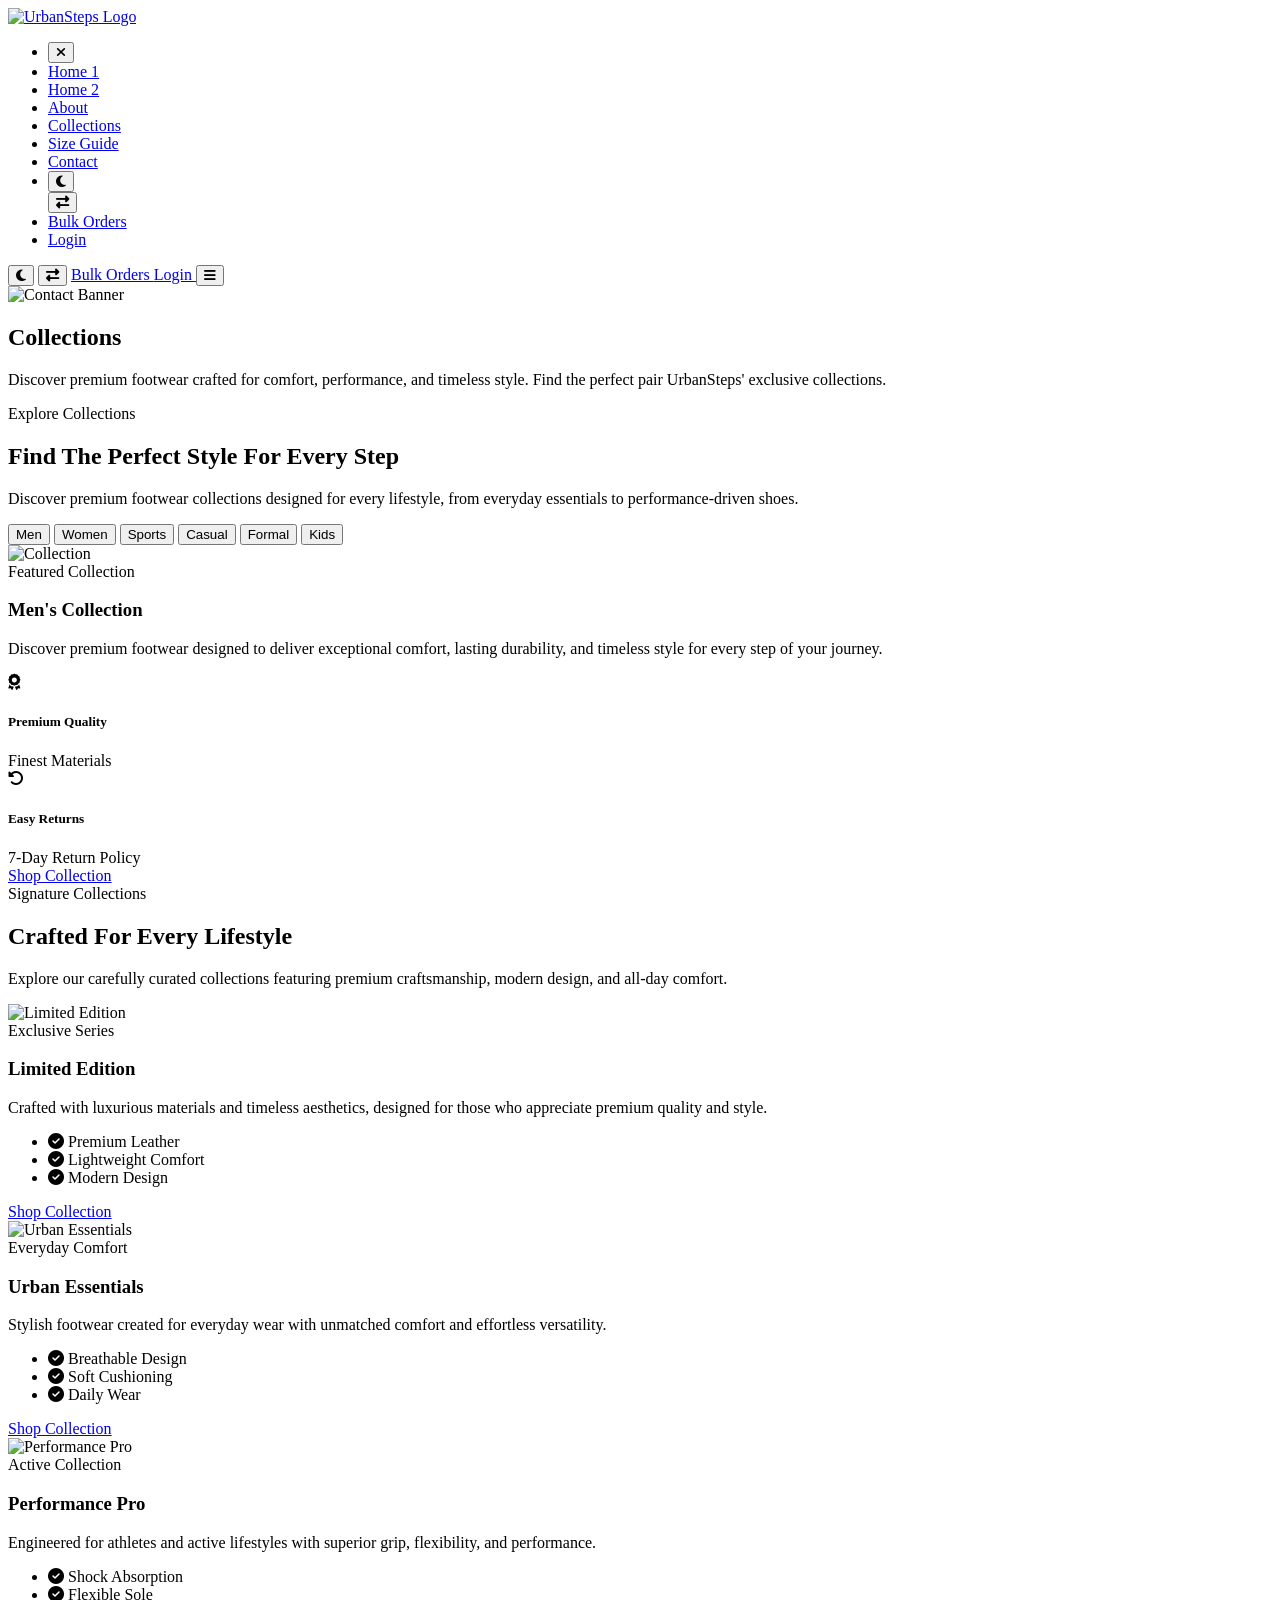
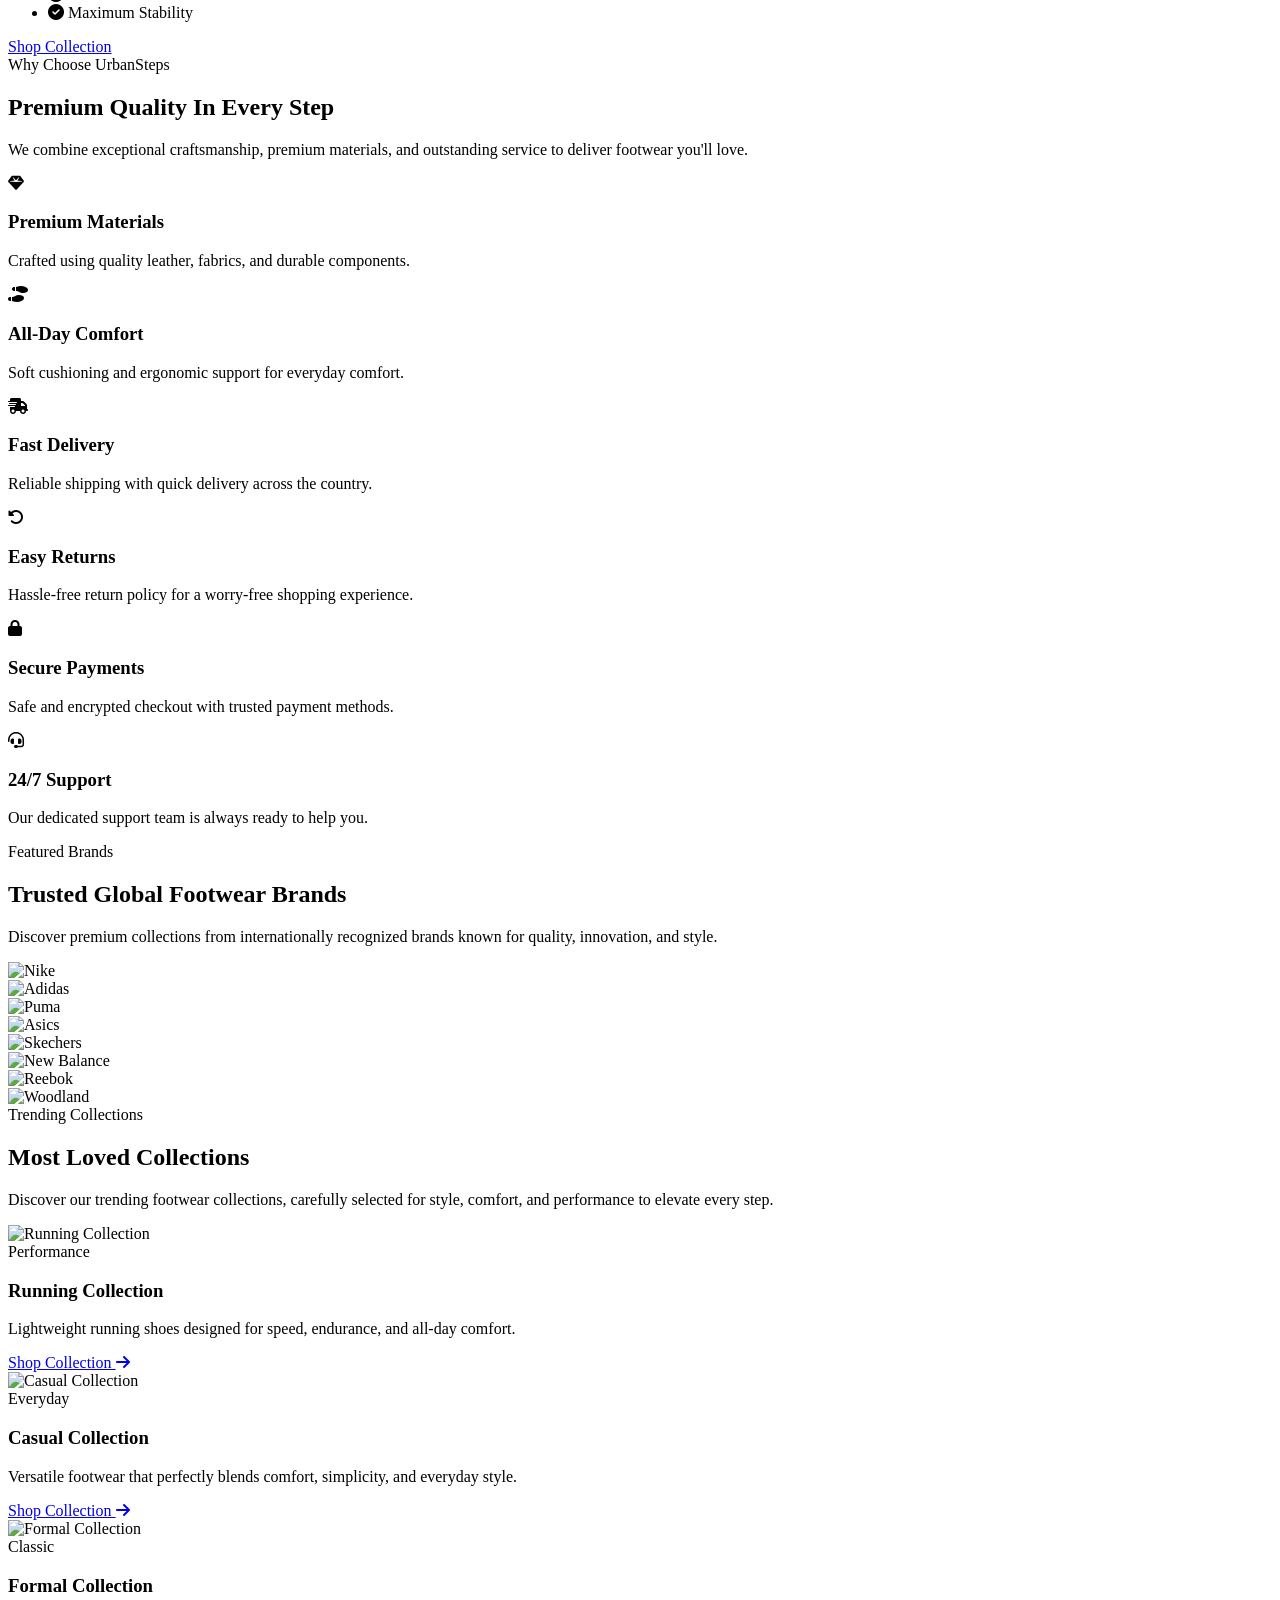
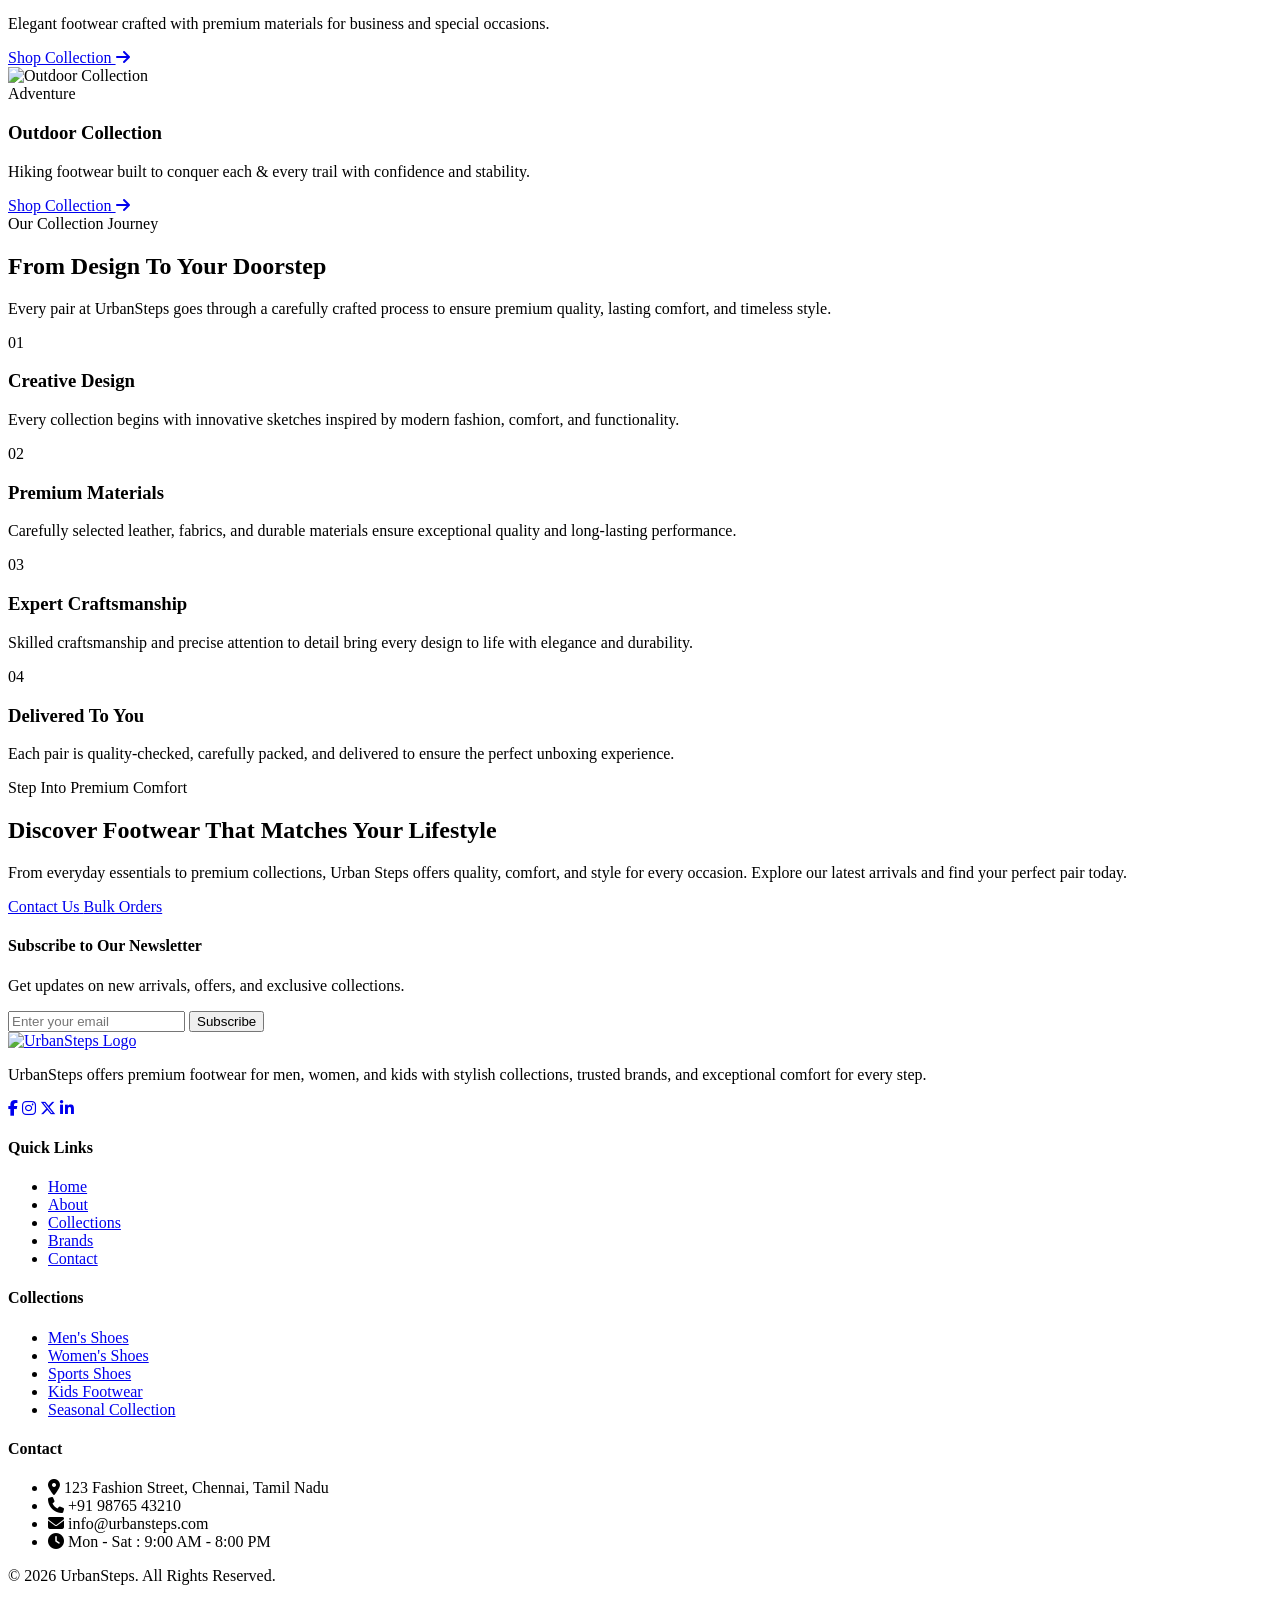
==== collections.html @ 754e7197 "Add files via upload" ====
<!DOCTYPE html>
<html lang="en" dir="ltr">

<head>

    <!-- Character Encoding -->
    <meta charset="UTF-8">

    <!-- Responsive -->
    <meta name="viewport" content="width=device-width, initial-scale=1.0">

    <!-- Website Title -->
    <title>UrbanSteps</title>

    <!-- SEO -->
    <meta name="description"
        content="Discover premium footwear for men, women, sports, and kids with UrbanSteps. Explore top brands, seasonal collections, and find your perfect fit.">

    <meta name="keywords"
        content="shoe store, footwear, sneakers, casual shoes, formal shoes, sports shoes, kids shoes, UrbanSteps">

    <meta name="author" content="UrbanSteps">

    <!-- Favicon -->
    <link rel="icon" href="images/favicon.png" type="image/png">

    <!-- Google Fonts -->
    <link rel="preconnect" href="https://fonts.googleapis.com">

    <link rel="preconnect" href="https://fonts.gstatic.com" crossorigin>

    <link
        href="https://fonts.googleapis.com/css2?family=Plus+Jakarta+Sans:wght@400;500;600;700;800&family=DM+Sans:wght@400;500;700&display=swap"
        rel="stylesheet">

    <!-- Font Awesome -->
    <link rel="stylesheet" href="https://cdnjs.cloudflare.com/ajax/libs/font-awesome/6.7.2/css/all.min.css">

    <!-- Swiper CSS -->
    <link rel="stylesheet" href="https://cdn.jsdelivr.net/npm/swiper@11/swiper-bundle.min.css">

    <!-- AOS CSS -->
    <link rel="stylesheet" href="https://unpkg.com/aos@2.3.4/dist/aos.css">

    <!-- Main CSS -->
    <link rel="stylesheet" href="css/style.css">

</head>

<body>

    <header class="header">

        <div class="global-container">

            <nav class="navbar">

                <!-- Logo -->

                <a href="index.html" class="logo">

                    <img src="images/logo.png" alt="UrbanSteps Logo">

                </a>

                <!-- Navigation -->

                <ul class="nav-menu">

                    <li class="menu-close-item">

                        <button class="menu-close">

                            <i class="fa-solid fa-xmark"></i>

                        </button>

                    </li>

                    <li><a href="index.html">Home 1</a></li>

                    <li><a href="home-2.html">Home 2</a></li>

                    <li><a href="about.html">About</a></li>

                    <li><a href="collections.html" class="active">Collections</a></li>

                    <li><a href="size-guide.html">Size Guide</a></li>

                    <li><a href="contact.html">Contact</a></li>

                    <li class="mobile-toggle-group">

                        <div class="mobile-toggle">

                            <button id="mobile-theme-toggle">

                                <i class="fa-solid fa-moon"></i>


                            </button>

                        </div>

                        <div class="mobile-toggle">

                            <button id="mobile-rtl-toggle">

                                <i class="fa-solid fa-right-left"></i>

                            </button>

                        </div>

                    </li>

                    <li class="mobile-bulk-order">

                        <a href="bulk-orders.html" class="primary-btn">

                            Bulk Orders

                        </a>

                    </li>

                    <li class="mobile-login">

                        <a href="login.html" class="primary-btn">

                            Login

                        </a>

                    </li>

                </ul>

                <!-- Right Side -->

                <div class="nav-right">

                    <button id="theme-toggle">

                        <i class="fa-solid fa-moon"></i>

                    </button>

                    <button id="rtl-toggle">

                        <i class="fa-solid fa-right-left"></i>

                    </button>

                    <a href="bulk-orders.html" class="bulk-order-btn">
                        Bulk Orders
                    </a>

                    <a href="login.html" class="primary-btn">

                        Login

                    </a>

                    <button class="menu-toggle">

                        <i class="fa-solid fa-bars"></i>

                    </button>

                </div>

            </nav>

        </div>

        <div class="nav-overlay"></div>

    </header>


    <!--======================================
        Page Hero
=======================================-->

    <section class="page-hero">

        <img src="images/collections-banner.jpg" alt="Contact Banner">

        <div class="page-hero-overlay"></div>

        <div class="global-container">

            <div class="page-hero-content">

                <h1>

                    Collections

                </h1>

                <p>

                    Discover premium footwear crafted for comfort, performance, and timeless style.
                    Find the perfect pair UrbanSteps' exclusive collections.
                </p>

            </div>

        </div>

    </section>

    <!--==============================
Collections Showcase
==============================-->

    <section class="collections-showcase section">

        <div class="global-container">

            <div class="section-title">
                <span class="section-subtitle">Explore Collections</span>
                <h2>Find The Perfect Style For Every Step</h2>
                <p>
                    Discover premium footwear collections designed for every lifestyle,
                    from everyday essentials to performance-driven shoes.
                </p>
            </div>

            <div class="collection-tabs">

                <button class="collection-tab active" data-image="images/collection-men.jpg"
                    data-title="Men's Collection"
                    data-desc="Premium footwear crafted for confidence, comfort, and everyday style.">
                    Men
                </button>

                <button class="collection-tab" data-image="images/collection-women.jpg" data-title="Women's Collection"
                    data-desc="Elegant and stylish footwear designed to complement every occasion.">
                    Women
                </button>

                <button class="collection-tab" data-image="images/collection-sports.jpg" data-title="Sports Collection"
                    data-desc="Performance shoes built for speed, training, and maximum comfort.">
                    Sports
                </button>

                <button class="collection-tab" data-image="images/collection-casual.jpg" data-title="Casual Collection"
                    data-desc="Comfortable everyday footwear that perfectly blends fashion and function.">
                    Casual
                </button>

                <button class="collection-tab" data-image="images/collection-formal.jpg" data-title="Formal Collection"
                    data-desc="Sophisticated leather shoes crafted for office and special occasions.">
                    Formal
                </button>

                <button class="collection-tab" data-image="images/collection-kids.jpg" data-title="Kids Collection"
                    data-desc="Fun, colorful, and durable footwear designed for active little feet.">
                    Kids
                </button>

            </div>

            <div class="collection-display">

                <div class="collection-image">
                    <img src="images/collection-men.jpg" id="collectionImage" alt="Collection">
                </div>

                <div class="collection-content">

                    <span class="section-subtitle">
                        Featured Collection
                    </span>

                    <h3 id="collectionTitle">
                        Men's Collection
                    </h3>

                    <p id="collectionDesc">
                        Discover premium footwear designed
                        to deliver exceptional comfort,
                        lasting durability, and timeless style
                        for every step of your journey.
                    </p>

                    <div class="collection-highlights">

                        <div class="highlight-box">

                            <i class="fa-solid fa-award"></i>

                            <div>

                                <h5>Premium Quality</h5>

                                <span>Finest Materials</span>

                            </div>

                        </div>


                        <div class="highlight-box">

                            <i class="fa-solid fa-rotate-left"></i>

                            <div>

                                <h5>Easy Returns</h5>

                                <span>7-Day Return Policy</span>

                            </div>

                        </div>

                    </div>

                    <a href="shop.html" class="primary-btn">
                        Shop Collection
                    </a>

                </div>

            </div>

        </div>

    </section>

    <!--======================================
    Signature Collections
=======================================-->

    <section class="signature-collections section">

        <div class="global-container">

            <div class="section-title">

                <span class="section-subtitle">
                    Signature Collections
                </span>

                <h2>
                    Crafted For Every Lifestyle
                </h2>

                <p>
                    Explore our carefully curated collections featuring premium
                    craftsmanship, modern design, and all-day comfort.
                </p>

            </div>

            <!-- Collection 1 -->

            <div class="collection-row">

                <div class="collection-image">

                    <img src="images/s1.jpg" alt="Limited Edition">

                </div>

                <div class="collection-info">

                    <span>Exclusive Series</span>

                    <h3>Limited Edition</h3>

                    <p>
                        Crafted with luxurious materials and timeless aesthetics,
                        designed for those who appreciate premium quality and style.
                    </p>

                    <ul>

                        <li><i class="fa-solid fa-circle-check"></i> Premium Leather</li>

                        <li><i class="fa-solid fa-circle-check"></i> Lightweight Comfort</li>

                        <li><i class="fa-solid fa-circle-check"></i> Modern Design</li>

                    </ul>

                    <a href="shop.html" class="primary-btn">

                        Shop Collection

                    </a>

                </div>

            </div>

            <!-- Collection 2 -->

            <div class="collection-row reverse">

                <div class="collection-image">

                    <img src="images/s2.jpg" alt="Urban Essentials">

                </div>

                <div class="collection-info">

                    <span>Everyday Comfort</span>

                    <h3>Urban Essentials</h3>

                    <p>
                        Stylish footwear created for everyday wear with unmatched
                        comfort and effortless versatility.
                    </p>

                    <ul>

                        <li><i class="fa-solid fa-circle-check"></i> Breathable Design</li>

                        <li><i class="fa-solid fa-circle-check"></i> Soft Cushioning</li>

                        <li><i class="fa-solid fa-circle-check"></i> Daily Wear</li>

                    </ul>

                    <a href="shop.html" class="primary-btn">

                        Shop Collection

                    </a>

                </div>

            </div>

            <!-- Collection 3 -->

            <div class="collection-row">

                <div class="collection-image">

                    <img src="images/s3.jpg" alt="Performance Pro">

                </div>

                <div class="collection-info">

                    <span>Active Collection</span>

                    <h3>Performance Pro</h3>

                    <p>
                        Engineered for athletes and active lifestyles with superior
                        grip, flexibility, and performance.
                    </p>

                    <ul>

                        <li><i class="fa-solid fa-circle-check"></i> Shock Absorption</li>

                        <li><i class="fa-solid fa-circle-check"></i> Flexible Sole</li>

                        <li><i class="fa-solid fa-circle-check"></i> Maximum Stability</li>

                    </ul>

                    <a href="shop.html" class="primary-btn">

                        Shop Collection

                    </a>

                </div>

            </div>

        </div>

    </section>



    <!--======================================
    Why Choose UrbanSteps
=======================================-->

    <section class="collections-why section">

        <div class="global-container">

            <div class="section-title">

                <span class="section-subtitle">
                    Why Choose UrbanSteps
                </span>

                <h2>
                    Premium Quality In Every Step
                </h2>

                <p>
                    We combine exceptional craftsmanship, premium materials,
                    and outstanding service to deliver footwear you'll love.
                </p>

            </div>

            <div class="collections-why-grid">

                <div class="collections-why-card">

                    <div class="collections-why-icon">
                        <i class="fa-solid fa-gem"></i>
                    </div>

                    <h3>Premium Materials</h3>

                    <p>
                        Crafted using quality leather, fabrics,
                        and durable components.
                    </p>

                </div>

                <div class="collections-why-card">

                    <div class="collections-why-icon">
                        <i class="fa-solid fa-shoe-prints"></i>
                    </div>

                    <h3>All-Day Comfort</h3>

                    <p>
                        Soft cushioning and ergonomic support for everyday comfort.
                    </p>

                </div>

                <div class="collections-why-card">

                    <div class="collections-why-icon">
                        <i class="fa-solid fa-truck-fast"></i>
                    </div>

                    <h3>Fast Delivery</h3>

                    <p>
                        Reliable shipping with quick delivery across the country.
                    </p>

                </div>

                <div class="collections-why-card">

                    <div class="collections-why-icon">
                        <i class="fa-solid fa-rotate-left"></i>
                    </div>

                    <h3>Easy Returns</h3>

                    <p>
                        Hassle-free return policy for a worry-free shopping experience.
                    </p>

                </div>

                <div class="collections-why-card">

                    <div class="collections-why-icon">
                        <i class="fa-solid fa-lock"></i>
                    </div>

                    <h3>Secure Payments</h3>

                    <p>
                        Safe and encrypted checkout with trusted payment methods.
                    </p>

                </div>

                <div class="collections-why-card">

                    <div class="collections-why-icon">
                        <i class="fa-solid fa-headset"></i>
                    </div>

                    <h3>24/7 Support</h3>

                    <p>
                        Our dedicated support team is always ready to help you.
                    </p>

                </div>

            </div>

        </div>

    </section>

    <!--======================================
    Featured Brands
=======================================-->

    <section class="brands-section section">

        <div class="global-container">

            <div class="section-title">

                <span class="section-subtitle">
                    Featured Brands
                </span>

                <h2>
                    Trusted Global Footwear Brands
                </h2>

                <p>
                    Discover premium collections from internationally recognized
                    brands known for quality, innovation, and style.
                </p>

            </div>

            <div class="brands-grid">

                <div class="brand-card">
                    <img src="images/brand-1.png" alt="Nike">
                </div>

                <div class="brand-card">
                    <img src="images/brand-2.png" alt="Adidas">
                </div>

                <div class="brand-card">
                    <img src="images/brand-3.png" alt="Puma">
                </div>

                <div class="brand-card">
                    <img src="images/brand-4.png" alt="Asics">
                </div>

                <div class="brand-card">
                    <img src="images/brand-5.png" alt="Skechers">
                </div>

                <div class="brand-card">
                    <img src="images/brand-6.png" alt="New Balance">
                </div>

                <div class="brand-card">
                    <img src="images/brand-7.png" alt="Reebok">
                </div>

                <div class="brand-card">
                    <img src="images/brand-8.png" alt="Woodland">
                </div>

            </div>

        </div>

    </section>

    <!--======================================
    Trending Collections
=======================================-->

    <section class="trending-collections section">

        <div class="global-container">

            <div class="section-title">

                <span class="section-subtitle">
                    Trending Collections
                </span>

                <h2>
                    Most Loved Collections
                </h2>

                <p>
                    Discover our trending footwear collections, carefully selected
                    for style, comfort, and performance to elevate every step.
                </p>

            </div>

            <div class="trending-grid">

                <!-- Card 1 -->

                <div class="trending-card">

                    <div class="trending-image">

                        <img src="images/trending-1.jpg" alt="Running Collection">

                    </div>

                    <div class="trending-content">

                        <span>Performance</span>

                        <h3>Running Collection</h3>

                        <p>
                            Lightweight running shoes designed for speed,
                            endurance, and all-day comfort.
                        </p>

                        <a href="shop.html">

                            Shop Collection

                            <i class="fa-solid fa-arrow-right"></i>

                        </a>

                    </div>

                </div>

                <!-- Card 2 -->

                <div class="trending-card">

                    <div class="trending-image">

                        <img src="images/trending-2.jpg" alt="Casual Collection">

                    </div>

                    <div class="trending-content">

                        <span>Everyday</span>

                        <h3>Casual Collection</h3>

                        <p>
                            Versatile footwear that perfectly blends comfort,
                            simplicity, and everyday style.
                        </p>

                        <a href="shop.html">

                            Shop Collection

                            <i class="fa-solid fa-arrow-right"></i>

                        </a>

                    </div>

                </div>

                <!-- Card 3 -->

                <div class="trending-card">

                    <div class="trending-image">

                        <img src="images/trending-3.jpg" alt="Formal Collection">

                    </div>

                    <div class="trending-content">

                        <span>Classic</span>

                        <h3>Formal Collection</h3>

                        <p>
                            Elegant footwear crafted with premium materials
                            for business and special occasions.
                        </p>

                        <a href="shop.html">

                            Shop Collection

                            <i class="fa-solid fa-arrow-right"></i>

                        </a>

                    </div>

                </div>

                <!-- Card 4 -->

                <div class="trending-card">

                    <div class="trending-image">

                        <img src="images/trending-4.jpg" alt="Outdoor Collection">

                    </div>

                    <div class="trending-content">

                        <span>Adventure</span>

                        <h3>Outdoor Collection</h3>

                        <p>
                            Hiking footwear built to conquer each & every trail
                            with confidence and stability.
                        </p>

                        <a href="shop.html">

                            Shop Collection

                            <i class="fa-solid fa-arrow-right"></i>

                        </a>

                    </div>

                </div>

            </div>

        </div>

    </section>

    <!--======================================
    Collection Journey
=======================================-->

    <section class="collection-journey section">

        <div class="global-container">

            <div class="section-title">

                <span class="section-subtitle">
                    Our Collection Journey
                </span>

                <h2>
                    From Design To Your Doorstep
                </h2>

                <p>
                    Every pair at UrbanSteps goes through a carefully crafted process
                    to ensure premium quality, lasting comfort, and timeless style.
                </p>

            </div>

            <div class="journey-wrapper">

                <div class="journey-item">

                    <div class="journey-number">01</div>

                    <div class="journey-content">

                        <h3>Creative Design</h3>

                        <p>
                            Every collection begins with innovative sketches inspired
                            by modern fashion, comfort, and functionality.
                        </p>

                    </div>

                </div>

                <div class="journey-item">

                    <div class="journey-number">02</div>

                    <div class="journey-content">

                        <h3>Premium Materials</h3>

                        <p>
                            Carefully selected leather, fabrics, and durable materials
                            ensure exceptional quality and long-lasting performance.
                        </p>

                    </div>

                </div>

                <div class="journey-item">

                    <div class="journey-number">03</div>

                    <div class="journey-content">

                        <h3>Expert Craftsmanship</h3>

                        <p>
                            Skilled craftsmanship and precise attention to detail bring
                            every design to life with elegance and durability.
                        </p>

                    </div>

                </div>

                <div class="journey-item">

                    <div class="journey-number">04</div>

                    <div class="journey-content">

                        <h3>Delivered To You</h3>

                        <p>
                            Each pair is quality-checked, carefully packed, and delivered
                            to ensure the perfect unboxing experience.
                        </p>

                    </div>

                </div>

            </div>

        </div>

    </section>

    <section class="collections-cta">

        <div class="global-container">

            <div class="collections-cta-wrapper">

                <span class="collections-cta-subtitle">
                    Step Into Premium Comfort
                </span>

                <h2 class="collections-cta-title">
                    Discover Footwear That Matches Your Lifestyle
                </h2>

                <p class="collections-cta-description">
                    From everyday essentials to premium collections, Urban Steps offers
                    quality, comfort, and style for every occasion. Explore our latest
                    arrivals and find your perfect pair today.
                </p>

                <div class="collections-cta-actions">

                    <a href="contact.html" class="primary-btn">
                        Contact Us
                    </a>

                    <a href="bulk-orders.html" class="secondary-btn">
                        Bulk Orders
                    </a>

                </div>

            </div>

        </div>

    </section>

    <footer class="footer">

        <div class="global-container">

            <!-- Newsletter -->

            <div class="footer-newsletter">

                <div>

                    <h4>Subscribe to Our Newsletter</h4>

                    <p>Get updates on new arrivals, offers, and exclusive collections.</p>

                </div>

                <form>

                    <input type="email" placeholder="Enter your email">

                    <button type="submit" class="primary-btn">

                        Subscribe

                    </button>

                </form>

            </div>

            <div class="footer-content">

                <!-- Footer About -->

                <div class="footer-column">

                    <a href="index.html" class="footer-logo">

                        <img src="images/logo.png" alt="UrbanSteps Logo">

                    </a>

                    <p>
                        UrbanSteps offers premium footwear for men, women, and kids with stylish collections, trusted
                        brands, and exceptional comfort for every step.
                    </p>

                    <div class="footer-social">

                        <a href="#"><i class="fa-brands fa-facebook-f"></i></a>

                        <a href="#"><i class="fa-brands fa-instagram"></i></a>

                        <a href="#"><i class="fa-brands fa-x-twitter"></i></a>

                        <a href="#"><i class="fa-brands fa-linkedin-in"></i></a>

                    </div>

                </div>

                <!-- Quick Links -->

                <div class="footer-column">

                    <h4>Quick Links</h4>

                    <ul>

                        <li><a href="index.html">Home</a></li>

                        <li><a href="about.html">About</a></li>

                        <li><a href="collections.html">Collections</a></li>

                        <li><a href="brands.html">Brands</a></li>

                        <li><a href="contact.html">Contact</a></li>

                    </ul>

                </div>

                <!-- Collections -->

                <div class="footer-column">

                    <h4>Collections</h4>

                    <ul>

                        <li><a href="#">Men's Shoes</a></li>

                        <li><a href="#">Women's Shoes</a></li>

                        <li><a href="#">Sports Shoes</a></li>

                        <li><a href="#">Kids Footwear</a></li>

                        <li><a href="#">Seasonal Collection</a></li>

                    </ul>

                </div>

                <!-- Contact -->

                <div class="footer-column">

                    <h4>Contact</h4>

                    <ul class="footer-contact">

                        <li>

                            <i class="fa-solid fa-location-dot"></i>

                            123 Fashion Street, Chennai, Tamil Nadu

                        </li>

                        <li>

                            <i class="fa-solid fa-phone"></i>

                            +91 98765 43210

                        </li>

                        <li>

                            <i class="fa-solid fa-envelope"></i>

                            info@urbansteps.com

                        </li>

                        <li>

                            <i class="fa-solid fa-clock"></i>

                            Mon - Sat : 9:00 AM - 8:00 PM

                        </li>

                    </ul>

                </div>

            </div>

            <!-- Footer Bottom -->

            <div class="footer-bottom">

                <p>

                    © 2026 UrbanSteps. All Rights Reserved.

                </p>

                <div class="footer-links">

                    <a href="#">Privacy Policy</a>

                    <a href="#">Terms & Conditions</a>

                </div>

            </div>

        </div>

    </footer>


    <!-- Swiper JS -->
    <script src="https://cdn.jsdelivr.net/npm/swiper@11/swiper-bundle.min.js"></script>

    <!-- Main JS -->
    <script src="js/main.js"></script>

</body>

</html>
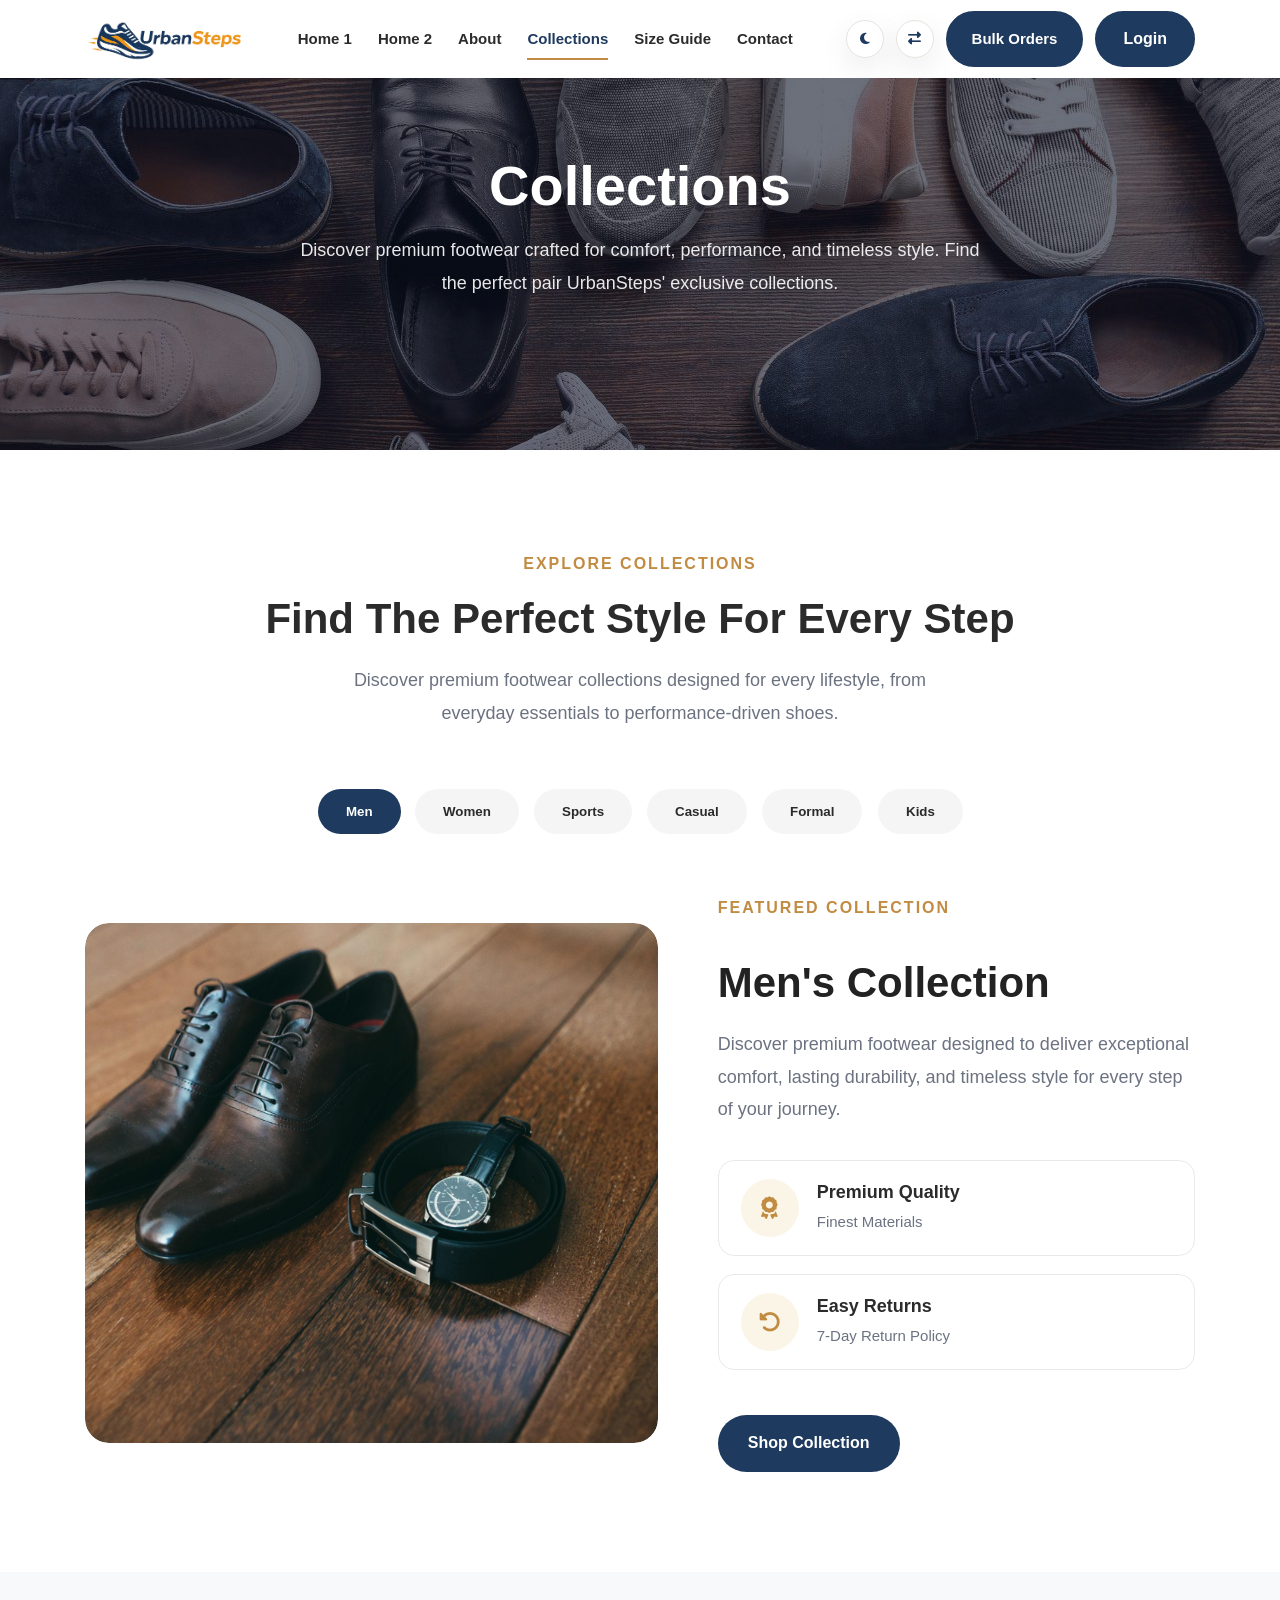
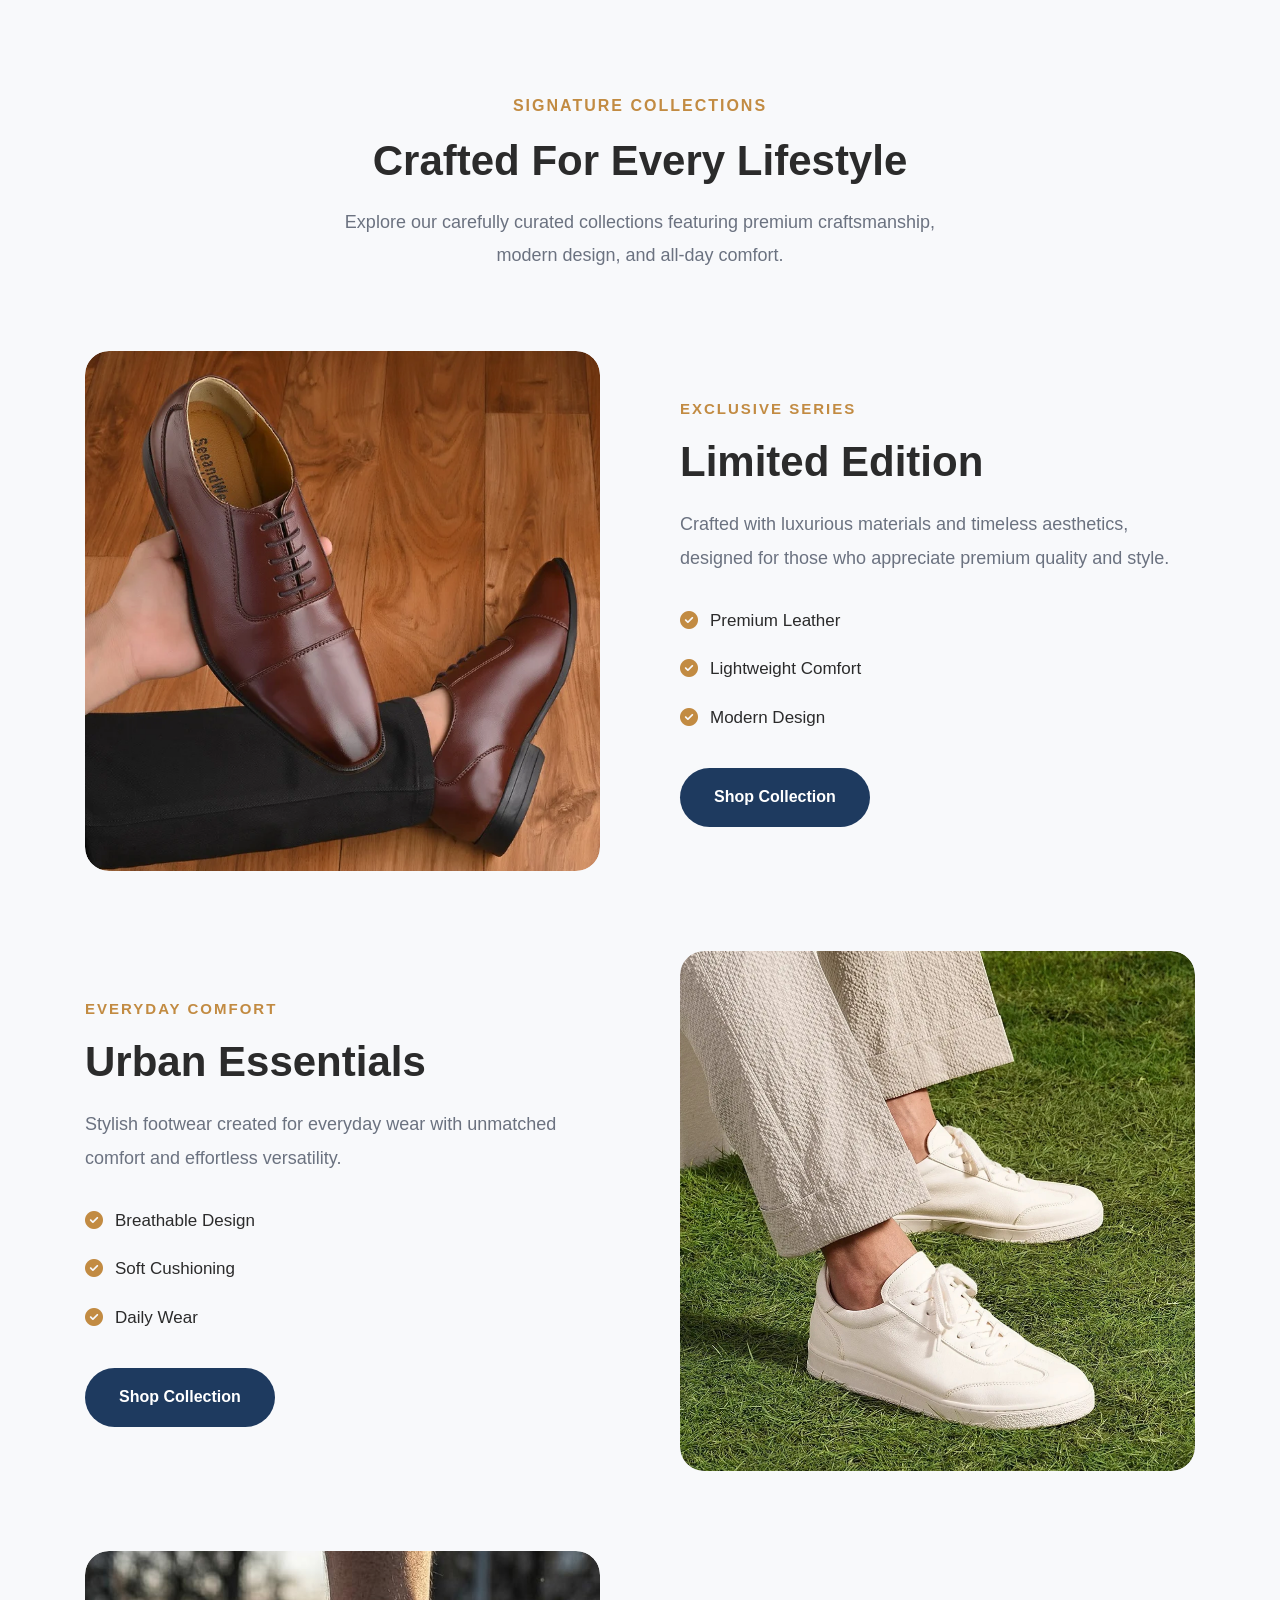
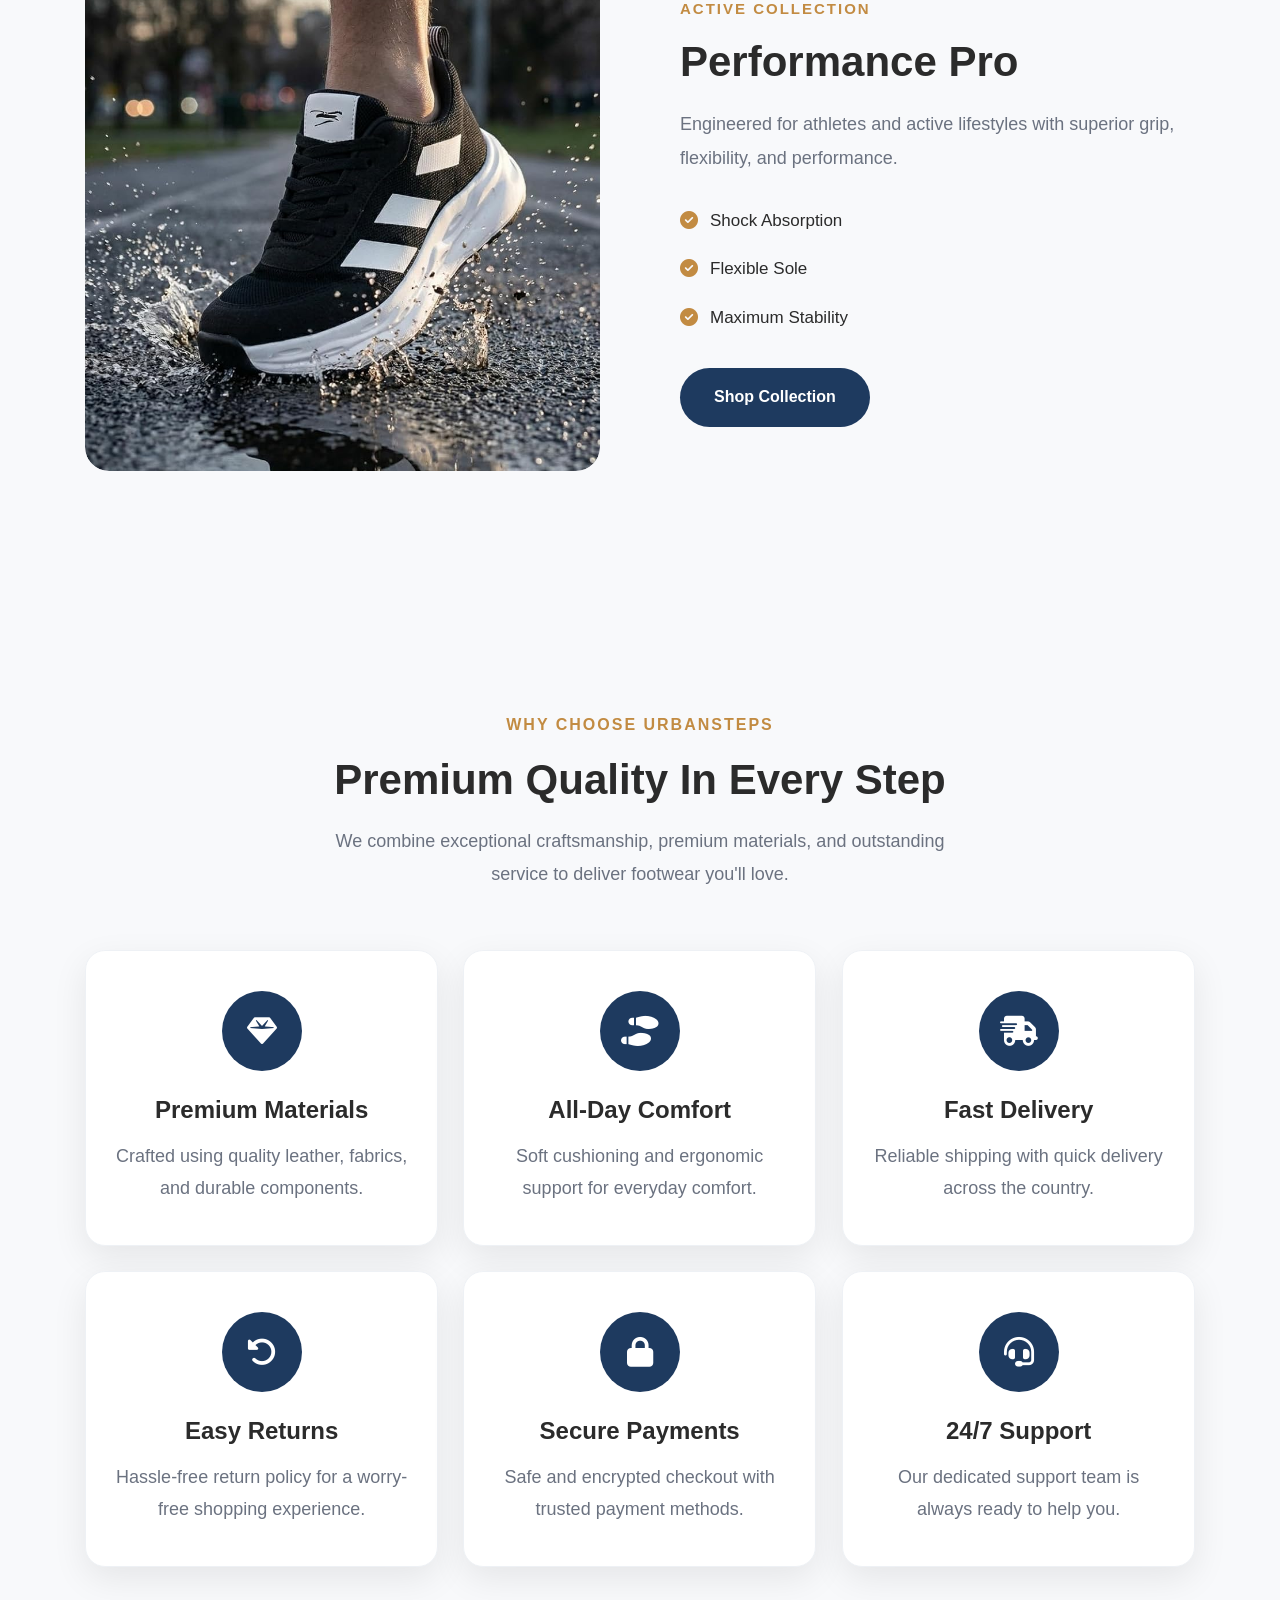
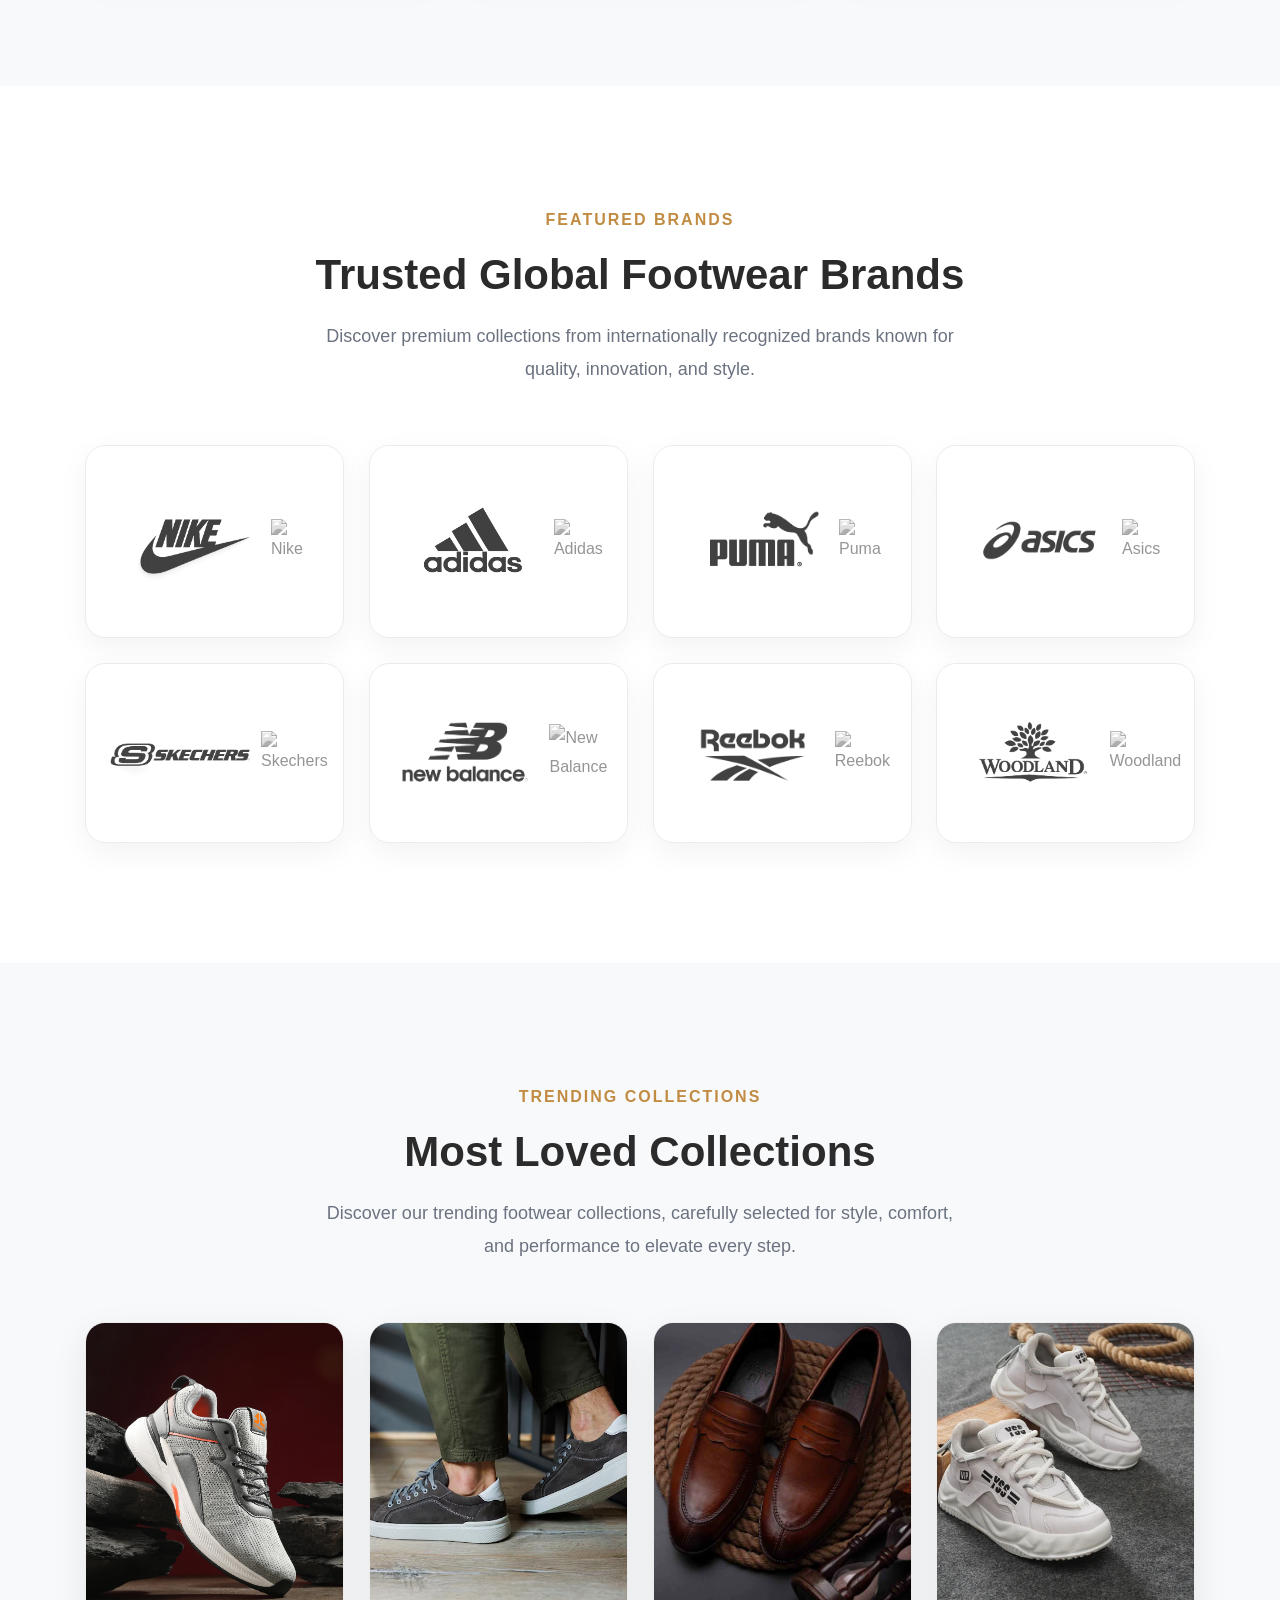
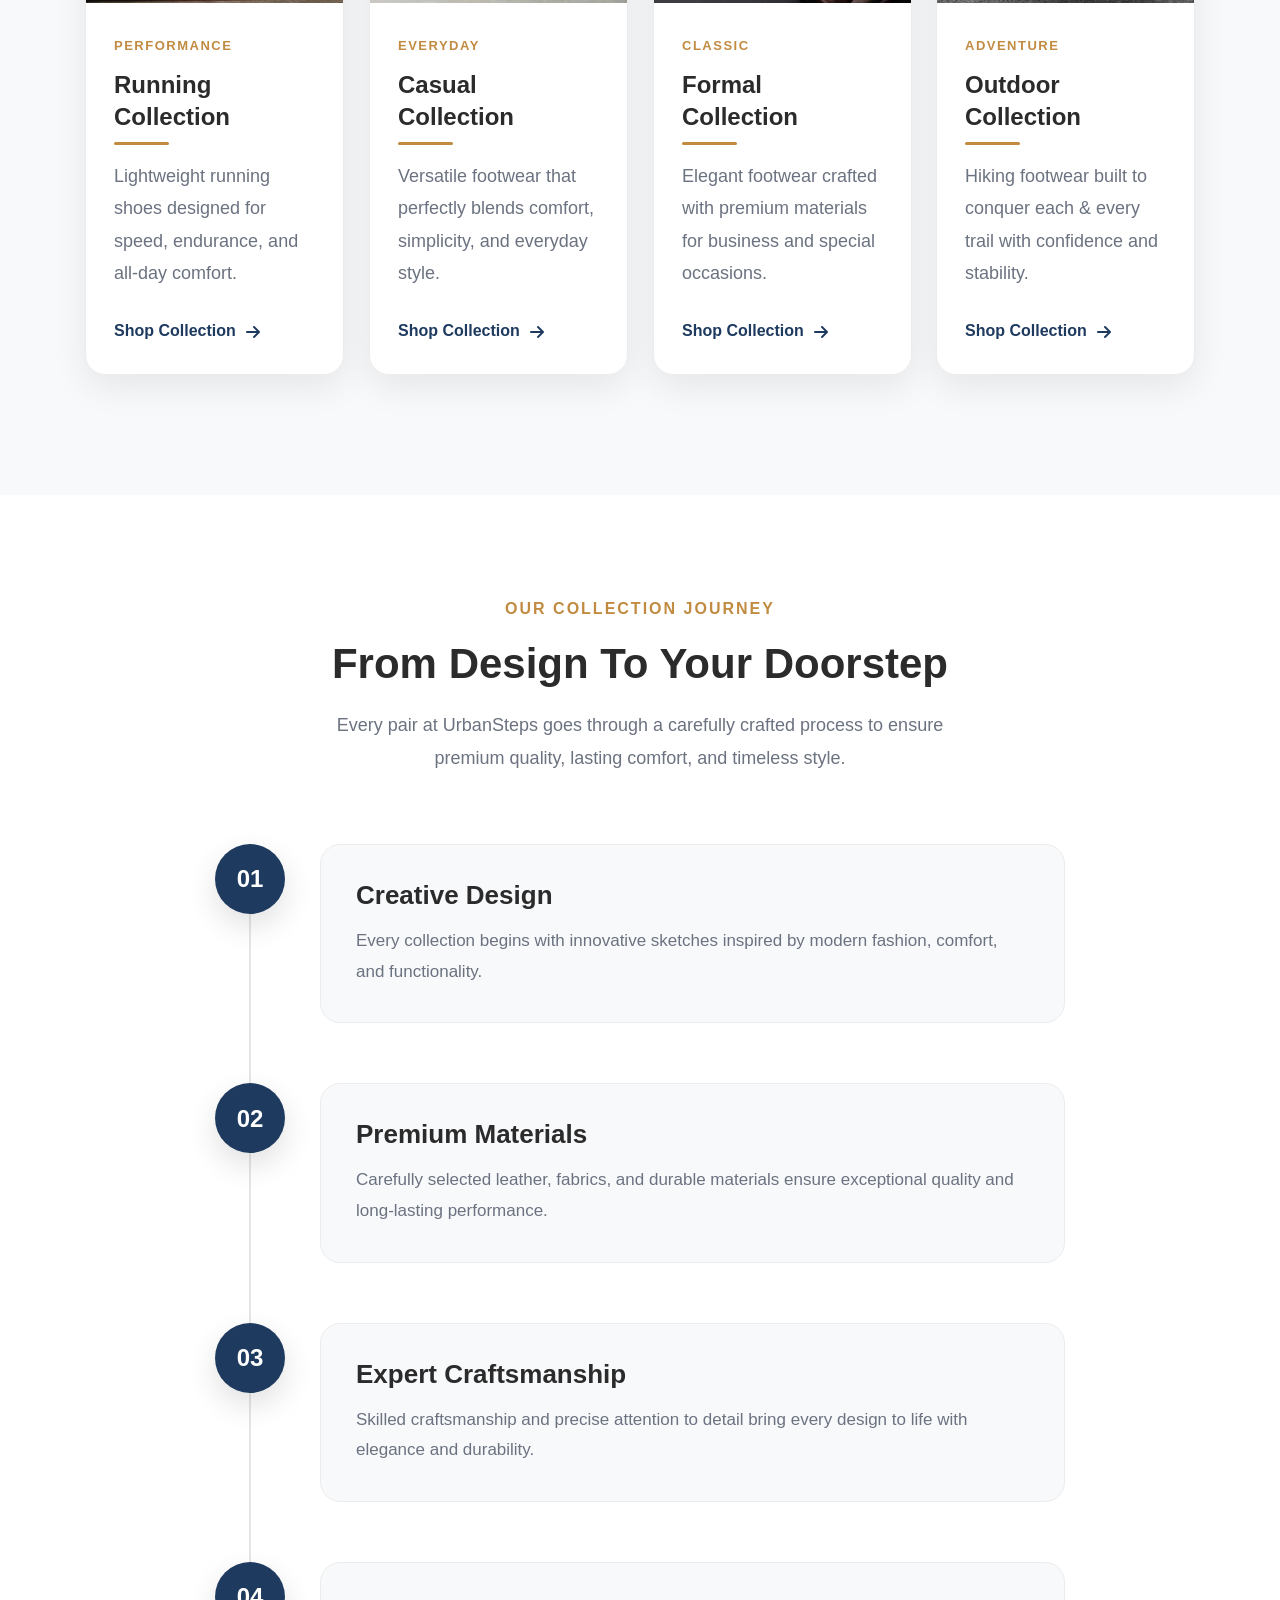
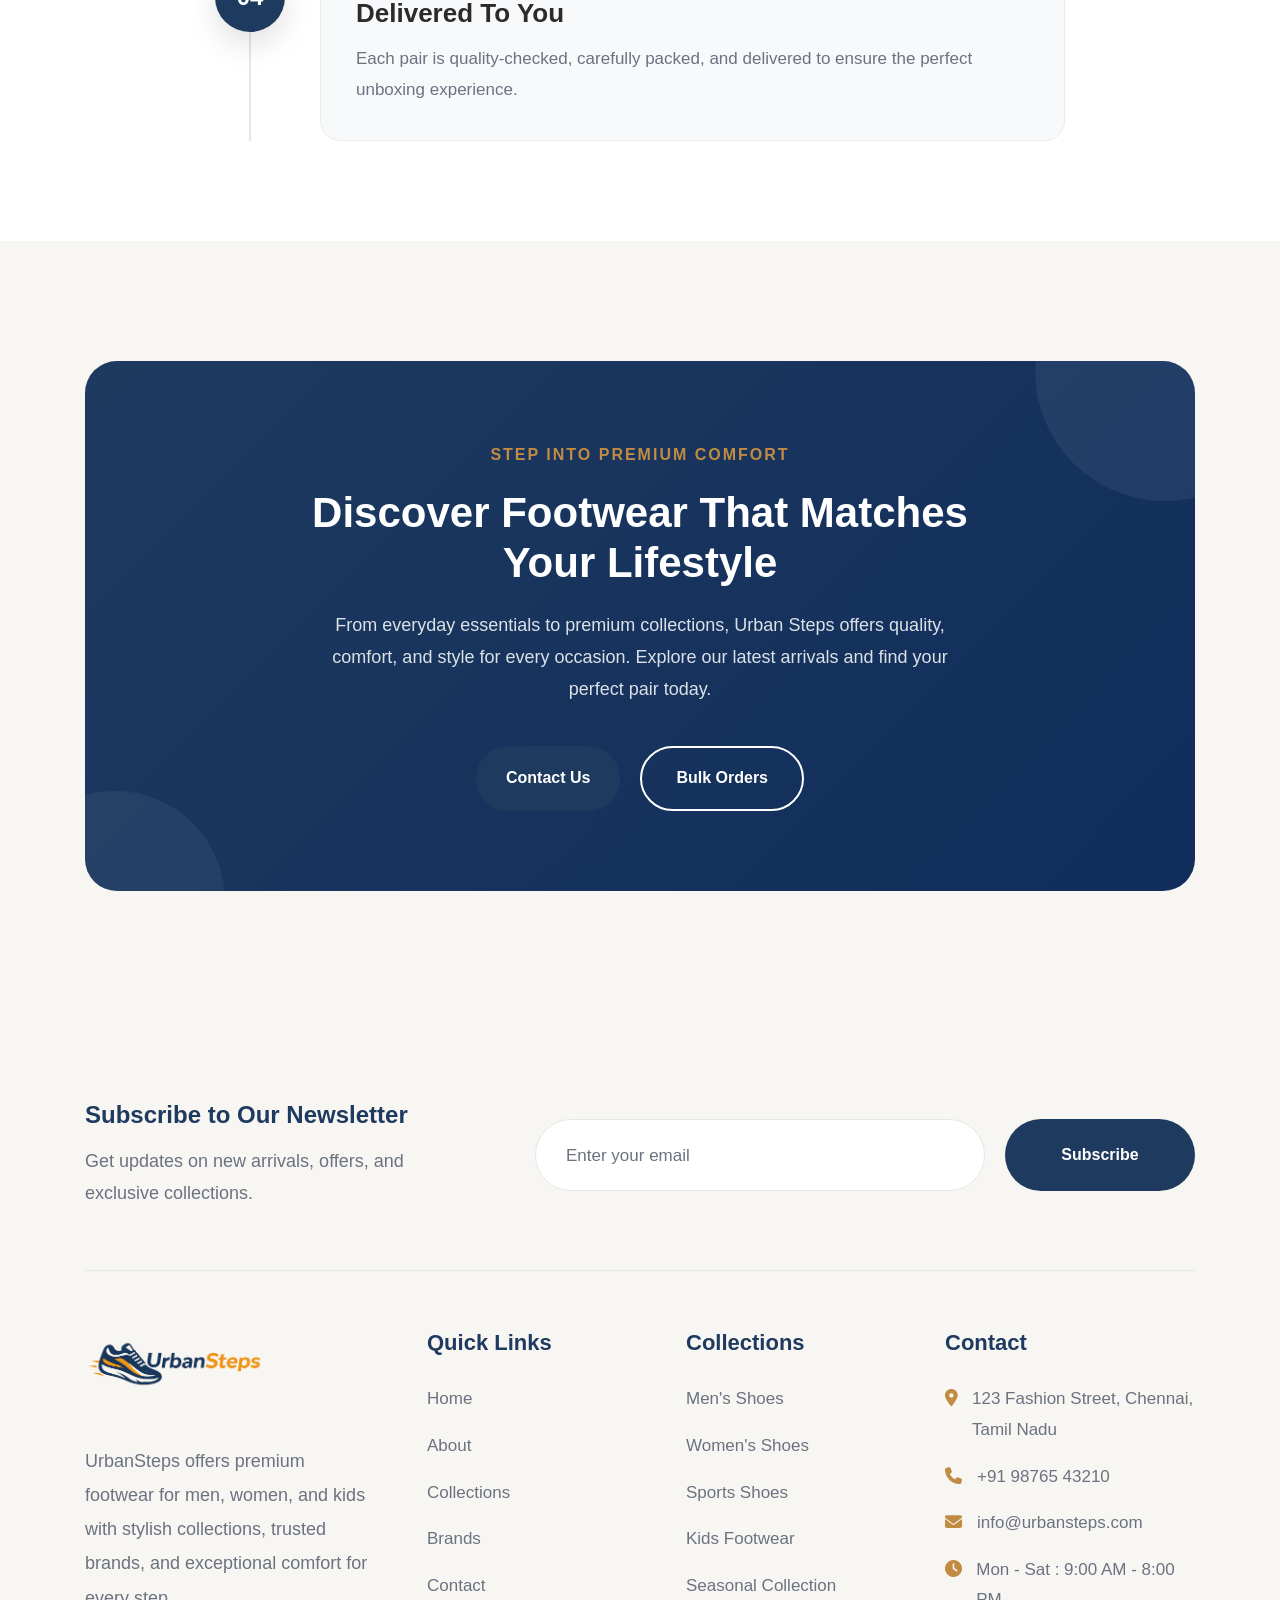
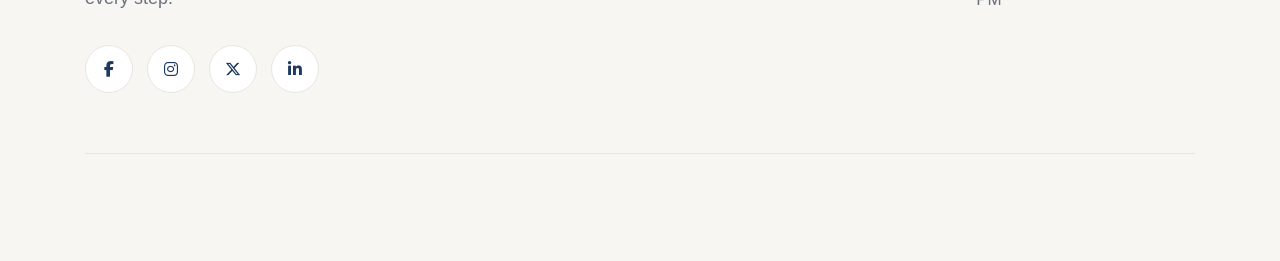
==== commit ba0373a8: "Add files via upload" ====
--- a/collections.html
+++ b/collections.html
@@ -631,35 +631,43 @@
             <div class="brands-grid">
 
                 <div class="brand-card">
-                    <img src="images/brand-1.png" alt="Nike">
+                    <img src="images/brand-1.png" class="brand-light" alt="Nike">
+                    <img src="images/brand-1-white.png" class="brand-dark" alt="Nike">
                 </div>
 
                 <div class="brand-card">
-                    <img src="images/brand-2.png" alt="Adidas">
+                    <img src="images/brand-2.png" class="brand-light" alt="Adidas">
+                    <img src="images/brand-2-white.png" class="brand-dark" alt="Adidas">
                 </div>
 
                 <div class="brand-card">
-                    <img src="images/brand-3.png" alt="Puma">
+                    <img src="images/brand-3.png" class="brand-light" alt="Puma">
+                    <img src="images/brand-3-white.png" class="brand-dark" alt="Puma">
                 </div>
 
                 <div class="brand-card">
-                    <img src="images/brand-4.png" alt="Asics">
+                    <img src="images/brand-4.png" class="brand-light" alt="Asics">
+                    <img src="images/brand-4-white.png" class="brand-dark" alt="Asics">
                 </div>
 
                 <div class="brand-card">
-                    <img src="images/brand-5.png" alt="Skechers">
+                    <img src="images/brand-5.png" class="brand-light" alt="Skechers">
+                    <img src="images/brand-5-white.png" class="brand-dark" alt="Skechers">
                 </div>
 
                 <div class="brand-card">
-                    <img src="images/brand-6.png" alt="New Balance">
+                    <img src="images/brand-6.png" class="brand-light" alt="New Balance">
+                    <img src="images/brand-6-white.png" class="brand-dark" alt="New Balance">
                 </div>
 
                 <div class="brand-card">
-                    <img src="images/brand-7.png" alt="Reebok">
+                    <img src="images/brand-7.png" class="brand-light" alt="Reebok">
+                    <img src="images/brand-7-white.png" class="brand-dark" alt="Reebok">
                 </div>
 
                 <div class="brand-card">
-                    <img src="images/brand-8.png" alt="Woodland">
+                    <img src="images/brand-8.png" class="brand-light" alt="Woodland">
+                    <img src="images/brand-8-white.png" class="brand-dark" alt="Woodland">
                 </div>
 
             </div>
--- a/css/style.css
+++ b/css/style.css
@@ -0,0 +1,16374 @@
+/*======================================
+    Google Fonts
+======================================*/
+
+:root {
+
+    /*========== Colors ==========*/
+
+    --primary-color: #1E3A5F;
+    --secondary-color: #C28B42;
+    --accent-color: #D96C4A;
+
+    --white-color: #FFFFFF;
+    --background-color: #F8F6F2;
+    --card-color: #FFFFFF;
+
+    --heading-color: #2B2B2B;
+    --text-color: #6B7280;
+    --border-color: #E8E5DF;
+
+    /*========== Dark Mode ==========*/
+
+    --dark-bg: #111827;
+    --dark-card: #1F2937;
+    --dark-text: #F9FAFB;
+
+    /*========== Typography ==========*/
+
+    --heading-font: "Plus Jakarta Sans", sans-serif;
+    --body-font: "DM Sans", sans-serif;
+
+    /*========== Others ==========*/
+
+    --radius: 18px;
+
+    --transition: all .3s ease;
+
+    --shadow:
+        0 10px 30px rgba(0, 0, 0, .08);
+
+}
+
+/*======================================
+    Reset CSS
+======================================*/
+
+* {
+    margin: 0;
+    padding: 0;
+    box-sizing: border-box;
+}
+
+html {
+
+    scroll-behavior: smooth;
+
+}
+
+body {
+
+    font-family: var(--body-font);
+
+    background: var(--background-color);
+
+    color: var(--text-color);
+
+    font-size: 16px;
+
+    line-height: 1.8;
+
+    overflow-x: hidden;
+
+}
+
+img {
+
+    max-width: 100%;
+
+    display: block;
+
+}
+
+a {
+
+    text-decoration: none;
+
+    color: inherit;
+
+    transition: var(--transition);
+
+}
+
+ul,
+ol {
+
+    list-style: none;
+
+}
+
+button,
+input,
+textarea,
+select {
+
+    font-family: inherit;
+
+    outline: none;
+
+    border: none;
+
+}
+
+button {
+
+    cursor: pointer;
+
+    transition: var(--transition);
+
+}
+
+section {
+
+    padding: 100px 0;
+
+}
+
+/*======================================
+    Global Container
+======================================*/
+
+.global-container {
+
+    width: 100%;
+
+    max-width: 1320px;
+
+    margin: 0 auto;
+
+    padding: 0 15px;
+
+}
+
+/*======================================
+    Headings
+======================================*/
+
+h1,
+h2,
+h3,
+h4,
+h5,
+h6 {
+
+    font-family: var(--heading-font);
+
+    color: var(--heading-color);
+
+    line-height: 1.2;
+
+    font-weight: 700;
+
+}
+
+h1 {
+
+    font-size: 56px;
+
+}
+
+h2 {
+
+    font-size: 42px;
+
+}
+
+h3 {
+
+    font-size: 30px;
+
+}
+
+h4 {
+
+    font-size: 24px;
+
+}
+
+h5 {
+
+    font-size: 20px;
+
+}
+
+h6 {
+
+    font-size: 18px;
+
+}
+
+p {
+
+    margin-top: 15px;
+
+    font-size: 18px;
+
+}
+
+li {
+
+    font-size: 17px;
+
+}
+
+/*======================================
+    Common Buttons
+======================================*/
+
+.primary-btn {
+
+    display: inline-flex;
+
+    align-items: center;
+
+    justify-content: center;
+
+    gap: 10px;
+
+    background: var(--primary-color);
+
+    color: var(--white-color);
+
+    padding: 14px 30px;
+
+    border-radius: 50px;
+
+    font-size: 16px;
+
+    font-weight: 600;
+
+    transition: var(--transition);
+
+}
+
+.primary-btn:hover {
+
+    background: var(--accent-color);
+
+}
+
+.secondary-btn {
+
+    display: inline-flex;
+
+    align-items: center;
+
+    justify-content: center;
+
+    gap: 10px;
+
+    border: 2px solid var(--primary-color);
+
+    color: var(--primary-color);
+
+    padding: 14px 30px;
+
+    border-radius: 50px;
+
+    font-size: 16px;
+
+    font-weight: 600;
+
+    transition: var(--transition);
+
+}
+
+.secondary-btn:hover {
+
+    background: var(--primary-color);
+
+    color: var(--white-color);
+
+}
+
+/*======================================
+    Utility Classes
+======================================*/
+
+.text-center {
+
+    text-align: center;
+
+}
+
+.text-left {
+
+    text-align: left;
+
+}
+
+.text-right {
+
+    text-align: right;
+
+}
+
+.d-flex {
+
+    display: flex;
+
+}
+
+.align-center {
+
+    align-items: center;
+
+}
+
+.justify-between {
+
+    justify-content: space-between;
+
+}
+
+.justify-center {
+
+    justify-content: center;
+
+}
+
+/*======================================
+    Selection
+======================================*/
+
+::selection {
+
+    background: var(--primary-color);
+
+    color: var(--white-color);
+
+}
+
+/*======================================
+    Scrollbar
+======================================*/
+
+::-webkit-scrollbar {
+
+    width: 8px;
+
+}
+
+::-webkit-scrollbar-track {
+
+    background: var(--background-color);
+
+}
+
+::-webkit-scrollbar-thumb {
+
+    background: var(--secondary-color);
+
+    border-radius: 50px;
+
+}
+
+::-webkit-scrollbar-thumb:hover {
+
+    background: var(--primary-color);
+
+}
+
+/*======================================
+    Responsive
+======================================*/
+
+@media (max-width:1400px) {
+
+    .global-container {
+
+        max-width: 1140px;
+
+    }
+
+}
+
+@media (max-width:1200px) {
+
+    .global-container {
+
+        max-width: 960px;
+
+    }
+
+}
+
+@media (max-width:992px) {
+
+    h1 {
+
+        font-size: 46px;
+
+    }
+
+    h2 {
+
+        font-size: 36px;
+
+    }
+
+    h3 {
+
+        font-size: 28px;
+
+    }
+
+    section {
+
+        padding: 80px 0;
+
+    }
+
+}
+
+@media (max-width:768px) {
+
+    .global-container {
+
+        padding: 0 20px;
+
+    }
+
+    h1 {
+
+        font-size: 38px;
+
+    }
+
+    h2 {
+
+        font-size: 32px;
+
+    }
+
+    h3 {
+
+        font-size: 26px;
+
+    }
+
+    section {
+
+        padding: 70px 0;
+
+    }
+
+}
+
+@media (max-width:576px) {
+
+    h1 {
+
+        font-size: 32px;
+
+    }
+
+    h2 {
+
+        font-size: 28px;
+
+    }
+
+    h3 {
+
+        font-size: 24px;
+
+    }
+
+    body {
+
+        font-size: 15px;
+
+    }
+
+    section {
+
+        padding: 60px 0;
+
+    }
+
+}
+
+/*======================================
+    Responsive Basics
+======================================*/
+
+html {
+
+    -webkit-text-size-adjust: 100%;
+
+}
+
+body {
+
+    overflow-x: hidden;
+
+}
+
+img,
+picture,
+video,
+canvas,
+svg {
+
+    display: block;
+
+    max-width: 100%;
+
+    height: auto;
+
+}
+
+iframe {
+
+    max-width: 100%;
+
+    border: 0;
+
+}
+
+table {
+
+    width: 100%;
+
+    border-collapse: collapse;
+
+}
+
+input,
+textarea,
+select,
+button {
+
+    width: 100%;
+
+}
+
+button {
+
+    width: auto;
+
+}
+
+textarea {
+
+    resize: vertical;
+
+}
+
+.d-grid {
+
+    display: grid;
+
+}
+
+.d-flex {
+
+    display: flex;
+
+}
+
+.flex-wrap {
+
+    flex-wrap: wrap;
+
+}
+
+.align-center {
+
+    align-items: center;
+
+}
+
+.justify-between {
+
+    justify-content: space-between;
+
+}
+
+.justify-center {
+
+    justify-content: center;
+
+}
+
+.gap-20 {
+
+    gap: 20px;
+
+}
+
+.gap-30 {
+
+    gap: 30px;
+
+}
+
+.responsive-img {
+
+    width: 100%;
+
+    height: auto;
+
+    object-fit: cover;
+
+}
+
+.responsive-video {
+
+    width: 100%;
+
+    height: auto;
+
+}
+
+* {
+
+    -webkit-tap-highlight-color: transparent;
+
+}
+
+a,
+button,
+input,
+textarea,
+select {
+
+    transition: var(--transition);
+
+}
+
+*,
+*::before,
+*::after {
+
+    box-sizing: border-box;
+
+}
+
+/**********************************************************************Navbar******************************************************************************/
+
+/*======================================
+    Header
+======================================*/
+
+.header {
+
+    position: fixed;
+
+    top: 0;
+
+    left: 0;
+
+    width: 100%;
+
+    height: 78px;
+
+    background: #fff;
+
+    z-index: 9999;
+
+    transition: .35s ease;
+
+}
+
+.header.sticky {
+
+    background: #fff;
+
+    box-shadow: 0 10px 30px rgba(0, 0, 0, .08);
+
+}
+
+.navbar {
+
+    height: 78px;
+
+    display: flex;
+
+    align-items: center;
+
+    justify-content: space-between;
+
+}
+
+/*======================================
+    Logo
+======================================*/
+
+.logo {
+
+    display: flex;
+
+    align-items: center;
+
+}
+
+.logo img {
+
+    width: 160px;
+
+    height: auto;
+
+}
+
+/*======================================
+    Navigation Menu
+======================================*/
+
+.nav-menu {
+
+    display: flex;
+
+    align-items: center;
+
+    gap: 26px;
+
+}
+
+.nav-menu li {
+
+    position: relative;
+
+}
+
+.nav-menu li a {
+
+    position: relative;
+
+    display: inline-block;
+
+    font-family: var(--heading-font);
+
+    font-size: 15px;
+
+    font-weight: 600;
+
+    color: var(--heading-color);
+
+    transition: var(--transition);
+
+}
+
+/*======================================
+    Hover Underline
+======================================*/
+
+.nav-menu li a::after {
+
+    content: "";
+
+    position: absolute;
+
+    left: 0;
+
+    bottom: -8px;
+
+    width: 0;
+
+    height: 2px;
+
+    background: var(--secondary-color);
+
+    transition: .35s ease;
+
+}
+
+.nav-menu li a:hover::after,
+
+.nav-menu li a.active::after {
+
+    width: 100%;
+
+}
+
+.nav-menu li a:hover,
+
+.nav-menu li a.active {
+
+    color: var(--primary-color);
+
+}
+
+/*======================================
+    Right Side
+======================================*/
+
+.nav-right {
+
+    display: flex;
+
+    align-items: center;
+
+    gap: 12px;
+
+}
+
+/*======================================
+    Toggle Buttons
+======================================*/
+
+#theme-toggle,
+
+#rtl-toggle {
+
+    width: 38px;
+
+    height: 38px;
+
+    display: flex;
+
+    align-items: center;
+
+    justify-content: center;
+
+    background: var(--white-color);
+
+    color: var(--primary-color);
+
+    border: 1px solid var(--border-color);
+
+    border-radius: 50%;
+
+    font-size: 13px;
+
+    cursor: pointer;
+
+    transition: var(--transition);
+
+    box-shadow: var(--shadow);
+
+}
+
+#theme-toggle:hover,
+
+#rtl-toggle:hover {
+
+    background: var(--primary-color);
+
+    color: var(--white-color);
+
+    transform: translateY(-3px);
+
+}
+
+/*======================================
+    Login Button
+======================================*/
+
+.nav-right .primary-btn {
+
+    padding: 14px 28px;
+
+    border-radius: 50px;
+
+}
+
+/*======================================
+    Menu Toggle
+======================================*/
+
+.menu-toggle {
+
+    display: none;
+
+    width: 48px;
+
+    height: 48px;
+
+    align-items: center;
+
+    justify-content: center;
+
+    background: var(--primary-color);
+
+    color: var(--white-color);
+
+    border-radius: 10px;
+
+    font-size: 20px;
+
+    cursor: pointer;
+
+    transition: var(--transition);
+
+}
+
+.menu-toggle:hover {
+
+    background: var(--accent-color);
+
+}
+
+.bulk-order-btn {
+
+    display: inline-flex;
+    align-items: center;
+    justify-content: center;
+    gap: 8px;
+
+    height: 56px;
+    padding: 0 24px;
+
+    background: var(--primary-color);
+    color: var(--white-color);
+
+    border: 2px solid var(--primary-color);
+    border-radius: 50px;
+
+    font-size: 15px;
+    font-weight: 600;
+    text-decoration: none;
+
+    transition: all .35s ease;
+
+}
+
+.bulk-order-btn i {
+
+    font-size: 16px;
+
+}
+
+.bulk-order-btn:hover {
+
+    background: transparent;
+    color: var(--primary-color);
+
+    transform: translateY(-2px);
+
+}
+
+
+/*======================================
+    Mobile Overlay
+======================================*/
+
+.nav-overlay {
+
+    position: fixed;
+
+    inset: 0;
+
+    background: rgba(0, 0, 0, .45);
+
+    opacity: 0;
+
+    visibility: hidden;
+
+    transition: .35s ease;
+
+    z-index: 998;
+
+}
+
+.nav-overlay.active {
+
+    opacity: 1;
+
+    visibility: visible;
+
+}
+
+@media (max-width:768px) {
+
+    .logo img {
+
+        width: 145px;
+
+    }
+
+    .nav-menu {
+
+        width: 290px;
+
+        padding: 110px 28px 35px;
+
+    }
+
+    #theme-toggle,
+    #rtl-toggle {
+
+        width: 42px;
+
+        height: 42px;
+
+        font-size: 16px;
+
+    }
+
+}
+
+@media (max-width:576px) {
+
+    .navbar {
+
+        height: 90px;
+
+    }
+
+
+    .logo img {
+
+        width: 135px;
+
+    }
+
+    .nav-right {
+
+        gap: 8px;
+
+    }
+
+    #theme-toggle,
+    #rtl-toggle {
+
+        width: 40px;
+
+        height: 40px;
+
+        font-size: 15px;
+
+    }
+
+    .menu-toggle {
+
+        width: 44px;
+
+        height: 44px;
+
+        font-size: 18px;
+
+    }
+
+    .nav-menu {
+
+        width: 100%;
+
+        padding: 100px 25px 30px;
+
+    }
+
+}
+
+@media (max-width:375px) {
+
+    .logo img {
+
+        width: 125px;
+
+    }
+
+    .nav-menu {
+
+        padding: 95px 22px 25px;
+
+    }
+
+    .nav-menu li a {
+
+        font-size: 16px;
+
+    }
+
+}
+
+.menu-close-item {
+
+    display: none;
+
+}
+
+.mobile-login {
+
+    display: none;
+
+}
+
+
+
+/* Desktop */
+
+#theme-toggle,
+#rtl-toggle {
+
+    display: flex;
+
+}
+
+/* Mobile */
+
+
+
+.mobile-login {
+
+    border: none !important;
+
+}
+
+.mobile-login .primary-btn {
+
+    display: flex;
+
+    align-items: center;
+
+    justify-content: center;
+
+    width: 100%;
+
+    text-align: center;
+
+}
+
+
+
+/**************************************************Footer**************************************************/
+
+/*======================================
+    Footer
+======================================*/
+
+.footer {
+
+    background: var(--background-color);
+
+    border-top: 0 !important;
+
+    padding: 90px 0 0;
+
+}
+
+.footer-home1 {
+
+    padding-top: 0;
+
+}
+
+/*======================================
+    Footer Content
+======================================*/
+
+.footer-content {
+
+    display: grid;
+
+    grid-template-columns: 1.4fr 1fr 1fr 1.2fr;
+
+    gap: 50px;
+
+    padding-bottom: 60px;
+
+    border-bottom: 1px solid var(--border-color);
+
+}
+
+/*======================================
+    Footer Logo
+======================================*/
+
+.footer-logo {
+
+    display: inline-block;
+
+    margin-bottom: 25px;
+
+}
+
+.footer-logo img {
+
+    width: 180px;
+
+}
+
+.footer-column p {
+
+    color: var(--text-color);
+
+    line-height: 1.9;
+
+    margin-bottom: 30px;
+
+}
+
+/*======================================
+    Footer Heading
+======================================*/
+
+.footer-column h4 {
+
+    color: var(--primary-color);
+
+    font-size: 22px;
+
+    margin-bottom: 28px;
+
+}
+
+/*======================================
+    Footer Links
+======================================*/
+
+.footer-column ul {
+
+    display: flex;
+
+    flex-direction: column;
+
+    gap: 16px;
+
+}
+
+.footer-column ul li {
+
+    color: var(--text-color);
+
+}
+
+.footer-column ul li a {
+
+    transition: var(--transition);
+
+}
+
+.footer-column ul li a:hover {
+
+    color: var(--secondary-color);
+
+    padding-left: 8px;
+
+}
+
+/*======================================
+    Footer Contact
+======================================*/
+
+.footer-contact li {
+
+    display: flex;
+
+    align-items: flex-start;
+
+    gap: 14px;
+
+    line-height: 1.8;
+
+}
+
+.footer-contact i {
+
+    color: var(--secondary-color);
+
+    margin-top: 5px;
+
+    width: 18px;
+
+}
+
+/*======================================
+    Social Icons
+======================================*/
+
+.footer-social {
+
+    display: flex;
+
+    gap: 14px;
+
+}
+
+.footer-social a {
+
+    width: 48px;
+
+    height: 48px;
+
+    display: flex;
+
+    align-items: center;
+
+    justify-content: center;
+
+    background: var(--white-color);
+
+    color: var(--primary-color);
+
+    border: 1px solid var(--border-color);
+
+    border-radius: 50%;
+
+    transition: var(--transition);
+
+}
+
+.footer-social a:hover {
+
+    background: var(--primary-color);
+
+    color: var(--white-color);
+
+    border-color: var(--primary-color);
+
+    transform: translateY(-5px);
+
+}
+
+/*======================================
+    Newsletter
+======================================*/
+
+.footer-newsletter {
+
+    display: flex;
+
+    align-items: center;
+
+    justify-content: space-between;
+
+    gap: 40px;
+
+    padding: 55px 0;
+
+    border-bottom: 1px solid var(--border-color);
+
+}
+
+.footer-newsletter {
+
+    border-bottom: 1px solid rgba(0, 0, 0, .1);
+    margin-bottom: 60px;
+
+}
+
+.footer-home1 .footer-newsletter {
+
+    margin-bottom: 32px;
+
+}
+
+.footer-newsletter h4 {
+
+    color: var(--primary-color);
+
+    margin-bottom: 10px;
+
+}
+
+.footer-newsletter p {
+
+    margin: 0;
+
+}
+
+.footer-newsletter form {
+
+    display: flex;
+
+    align-items: center;
+
+    gap: 15px;
+
+    flex: 1;
+
+    max-width: 550px;
+
+}
+
+.footer-newsletter input {
+
+    flex: 1;
+
+    height: 58px;
+
+    border: 1px solid var(--border-color);
+
+    background: var(--white-color);
+
+    border-radius: 50px;
+
+    padding: 0 22px;
+
+    color: var(--heading-color);
+
+}
+
+.footer-newsletter input::placeholder {
+
+    color: #999;
+
+}
+
+.footer-newsletter .primary-btn {
+
+    flex-shrink: 0;
+
+}
+
+/*======================================
+    Footer Bottom
+======================================*/
+
+.footer-bottom {
+
+    display: flex;
+
+    align-items: center;
+
+    justify-content: space-between;
+
+    padding: 25px 0;
+
+}
+
+.footer-bottom p {
+
+    margin: 0;
+
+    color: var(--text-color);
+
+}
+
+.footer-links {
+
+    display: flex;
+
+    gap: 25px;
+
+}
+
+.footer-links a {
+
+    color: var(--text-color);
+
+    transition: var(--transition);
+
+}
+
+.footer-links a:hover {
+
+    color: var(--secondary-color);
+
+}
+
+input[type="email"] {
+
+    font-size: 17px;
+
+}
+
+input[type="email"]::placeholder {
+
+    font-size: 17px;
+
+    color: var(--text-color);
+
+}
+
+/*======================================
+    Responsive
+======================================*/
+
+@media (max-width:992px) {
+
+    .footer-content {
+
+        grid-template-columns: repeat(2, 1fr);
+
+        gap: 40px;
+
+    }
+
+    .footer-newsletter {
+
+        flex-direction: column;
+
+        align-items: flex-start;
+
+    }
+
+    .footer-newsletter form {
+
+        width: 100%;
+
+        max-width: 100%;
+
+    }
+
+}
+
+@media (max-width:768px) {
+
+    .footer {
+
+        padding-top: 70px;
+
+    }
+
+    .footer-home1 {
+
+        padding-top: 0;
+
+    }
+
+    .footer-content {
+
+        grid-template-columns: 1fr;
+
+        gap: 40px;
+
+    }
+
+    .footer-newsletter form {
+
+        display: flex;
+
+        flex-direction: column;
+
+        gap: 15px;
+
+        width: 100%;
+
+    }
+
+    .footer-newsletter input {
+
+        width: 100%;
+
+        flex: none;
+
+        height: 55px;
+
+        padding: 0 20px;
+
+        border-radius: 50px;
+
+    }
+
+    .footer-newsletter .primary-btn {
+
+        width: 100%;
+
+        height: 55px;
+
+        display: flex;
+
+        align-items: center;
+
+        justify-content: center;
+
+    }
+
+    .footer-newsletter input,
+    .footer-newsletter .primary-btn {
+
+        height: 58px;
+
+    }
+
+    .footer-bottom {
+
+        flex-direction: column;
+
+        gap: 15px;
+
+        text-align: center;
+
+    }
+
+}
+
+@media (max-width:576px) {
+
+    .footer-links {
+
+        flex-direction: column;
+
+        gap: 12px;
+
+    }
+
+    .footer-social {
+
+        flex-wrap: wrap;
+
+    }
+
+}
+
+/***********************************************Home Page 1********************************************************/
+
+/*======================================
+    Hero Section
+======================================*/
+
+.hero {
+    position: relative;
+    overflow: hidden;
+}
+
+
+/*======================================
+    Hero Slider
+======================================*/
+
+.hero-slider {
+
+    width: 100%;
+
+    height: 760px;
+
+}
+
+.hero-slide {
+
+    position: relative;
+
+    width: 100%;
+
+    height: 760px;
+
+    overflow: hidden;
+
+}
+
+/*======================================
+    Hero Image
+======================================*/
+
+.hero-slide img {
+
+    position: absolute;
+
+    top: 0;
+
+    left: 0;
+
+    width: 100%;
+
+    height: 100%;
+
+    object-fit: cover;
+
+    object-position: center;
+
+}
+
+/*======================================
+    Overlay
+======================================*/
+
+.hero-overlay {
+
+    position: absolute;
+
+    inset: 0;
+
+    background: linear-gradient(135deg,
+            rgba(10, 18, 35, 0.75) 0%,
+            rgba(10, 18, 35, 0.60) 45%,
+            rgba(0, 0, 0, 0.45) 100%);
+
+    z-index: 1;
+
+}
+
+/*======================================
+    Container
+======================================*/
+
+.hero .global-container {
+
+    position: relative;
+
+    z-index: 2;
+
+    height: 100%;
+
+    display: flex;
+
+    align-items: center;
+
+    justify-content: center;
+
+}
+
+/*======================================
+    Hero Content
+======================================*/
+
+.hero-content {
+
+    max-width: 760px;
+
+    text-align: center;
+
+    margin: auto;
+
+    padding-top: 35px;
+
+}
+
+.hero-subtitle {
+
+    display: inline-block;
+
+    margin-bottom: 20px;
+
+    font-size: 18px;
+
+    font-weight: 700;
+
+    text-transform: uppercase;
+
+    letter-spacing: 2px;
+
+    color: var(--secondary-color);
+
+}
+
+.hero-content h1 {
+
+    color: var(--white-color);
+
+    margin-bottom: 25px;
+
+}
+
+.hero-content p {
+
+    max-width: 650px;
+
+    margin: 0 auto 35px;
+
+    color: rgba(255, 255, 255, .92);
+
+    font-size: 18px;
+
+    line-height: 1.8;
+
+}
+
+.hero-content .primary-btn {
+
+    display: inline-flex;
+
+    align-items: center;
+
+    gap: 12px;
+
+    padding: 18px 36px;
+
+    margin-bottom: 50px;
+
+}
+
+.hero-content .primary-btn i {
+
+    transition: .35s;
+
+}
+
+.hero-content .primary-btn:hover i {
+
+    transform: translateX(5px);
+
+}
+
+/*======================================
+    Swiper Pagination
+======================================*/
+
+.hero .swiper-pagination {
+
+    bottom: 45px !important;
+
+}
+
+.hero .swiper-pagination-bullet {
+
+    width: 12px;
+
+    height: 12px;
+
+    background: rgba(255, 255, 255, .55);
+
+    opacity: 1;
+
+    transition: .35s;
+
+}
+
+.hero .swiper-pagination-bullet-active {
+
+    width: 34px;
+
+    border-radius: 50px;
+
+    background: var(--secondary-color);
+
+}
+
+/*======================================
+    Tablet
+======================================*/
+
+@media (max-width:992px) {
+
+    .hero-slider,
+
+    .hero-slide {
+
+        height: 750px;
+
+    }
+
+    .hero-content {
+
+        max-width: 650px;
+
+    }
+
+}
+
+/*======================================
+    Mobile
+======================================*/
+
+@media (max-width:768px) {
+
+    .hero-slider,
+
+    .hero-slide {
+
+        height: 650px;
+
+    }
+
+    .hero-content {
+
+        padding-top: 34px;
+
+    }
+
+    .hero-subtitle {
+
+        font-size: 16px;
+
+    }
+
+    .hero-content h1 {
+
+        font-size: 48px;
+
+    }
+
+    .hero-content p {
+
+        font-size: 16px;
+
+        max-width: 100%;
+
+    }
+
+    .hero-content .primary-btn {
+
+        padding: 16px 30px;
+
+        margin-bottom: 40px;
+
+    }
+
+}
+
+/*======================================
+    Small Mobile
+======================================*/
+
+@media (max-width:576px) {
+
+    .hero-slider,
+
+    .hero-slide {
+
+        height: 600px;
+
+    }
+
+    .hero-content {
+
+        padding: 28px 20px 0;
+
+    }
+
+    .hero-content h1 {
+
+        font-size: 38px;
+
+    }
+
+    .hero-subtitle {
+
+        font-size: 15px;
+
+        letter-spacing: 1px;
+
+    }
+
+    .hero-content p {
+
+        font-size: 15px;
+
+        line-height: 1.7;
+
+    }
+
+    .hero .swiper-pagination {
+
+        bottom: 30px !important;
+
+    }
+
+}
+
+.hero {
+
+    padding: 0;
+
+    margin: 0;
+
+    position: relative;
+
+    overflow: hidden;
+
+}
+
+/*======================================
+    Shop By Category
+======================================*/
+
+.categories {
+
+    background: var(--background-color);
+
+}
+
+.section-title {
+
+    max-width: 700px;
+
+    margin: 0 auto 60px;
+
+}
+
+.section-subtitle {
+
+    display: inline-block;
+
+    color: var(--secondary-color);
+
+    font-size: 16px;
+
+    font-weight: 700;
+
+    text-transform: uppercase;
+
+    letter-spacing: 2px;
+
+    margin-bottom: 15px;
+
+}
+
+.section-title h2 {
+
+    margin-bottom: 20px;
+
+}
+
+.section-title p {
+
+    color: var(--text-color);
+
+    line-height: 1.8;
+
+}
+
+/*======================================
+    Home 1 Categories
+======================================*/
+
+.home1-categories {
+
+    background: var(--background-color);
+
+}
+
+.home1-category-grid {
+
+    display: grid;
+
+    grid-template-columns: repeat(4, 1fr);
+
+    gap: 30px;
+
+}
+
+/*======================================
+    Category Card
+======================================*/
+
+.home1-category-card {
+
+    background: var(--white-color);
+
+    border-radius: 20px;
+
+    overflow: hidden;
+
+    box-shadow: var(--shadow);
+
+    transition: var(--transition);
+
+}
+
+.home1-category-card:hover {
+
+    transform: translateY(-10px);
+
+}
+
+/*======================================
+    Category Image
+======================================*/
+
+.home1-category-image {
+
+    overflow: hidden;
+
+}
+
+.home1-category-image img {
+
+    width: 100%;
+
+    height: 280px;
+
+    object-fit: cover;
+
+    transition: .5s;
+
+}
+
+.home1-category-card:hover .home1-category-image img {
+
+    transform: scale(1.08);
+
+}
+
+/*======================================
+    Category Content
+======================================*/
+
+.home1-category-content {
+
+    padding: 30px;
+
+}
+
+.home1-category-content h3 {
+
+    margin-bottom: 12px;
+
+}
+
+.home1-category-content p {
+
+    margin-bottom: 20px;
+
+    color: var(--text-color);
+
+}
+
+.home1-category-content a {
+
+    display: inline-flex;
+
+    align-items: center;
+
+    gap: 10px;
+
+    color: var(--primary-color);
+
+    font-weight: 700;
+
+    transition: var(--transition);
+
+}
+
+.home1-category-content a i {
+
+    transition: .3s;
+
+}
+
+.home1-category-content a:hover {
+
+    color: var(--secondary-color);
+
+}
+
+.home1-category-content a:hover i {
+
+    transform: translateX(6px);
+
+}
+
+/*======================================
+    Responsive
+======================================*/
+
+@media(max-width:1200px) {
+
+    .home1-category-grid {
+
+        grid-template-columns: repeat(2, 1fr);
+
+    }
+
+}
+
+@media(max-width:768px) {
+
+    .section-title {
+
+        margin-bottom: 45px;
+
+    }
+
+    .home1-category-grid {
+
+        gap: 25px;
+
+    }
+
+    .home1-category-image img {
+
+        height: 240px;
+
+    }
+
+}
+
+@media(max-width:576px) {
+
+    .home1-category-grid {
+
+        grid-template-columns: 1fr;
+
+    }
+
+    .home1-category-content {
+
+        padding: 25px;
+
+    }
+
+    .home1-category-image img {
+
+        height: 260px;
+
+    }
+
+}
+
+/*======================================
+    Home 1 Featured Collections
+======================================*/
+
+.home1-featured-collections {
+
+    background: var(--white-color);
+
+}
+
+.home1-featured-grid {
+
+    display: grid;
+
+    grid-template-columns: repeat(3, 1fr);
+
+    gap: 30px;
+
+}
+
+.home1-featured-card {
+
+    position: relative;
+
+    height: 520px;
+
+    overflow: hidden;
+
+    border-radius: 24px;
+
+    cursor: pointer;
+
+}
+
+.home1-featured-card img {
+
+    width: 100%;
+
+    height: 100%;
+
+    object-fit: cover;
+
+    transition: .6s ease;
+
+}
+
+.home1-featured-card:hover img {
+
+    transform: scale(1.08);
+
+}
+
+.home1-featured-overlay {
+
+    position: absolute;
+
+    inset: 0;
+
+    background: linear-gradient(to top,
+            rgba(0, 0, 0, .75),
+            rgba(0, 0, 0, .15));
+
+}
+
+.home1-featured-content {
+
+    position: absolute;
+
+    left: 40px;
+
+    bottom: 40px;
+
+    z-index: 2;
+
+}
+
+.home1-featured-content span {
+
+    display: inline-block;
+
+    color: var(--secondary-color);
+
+    font-size: 15px;
+
+    font-weight: 700;
+
+    text-transform: uppercase;
+
+    letter-spacing: 1px;
+
+    margin-bottom: 15px;
+
+}
+
+.home1-featured-content h3 {
+
+    color: var(--white-color);
+
+    margin-bottom: 25px;
+
+}
+
+.home1-featured-content .primary-btn {
+
+    padding: 15px 32px;
+
+}
+
+/*======================================
+    Responsive
+======================================*/
+
+@media(max-width:992px) {
+
+    .home1-featured-grid {
+
+        grid-template-columns: repeat(2, 1fr);
+
+    }
+
+    .home1-featured-card:last-child {
+
+        grid-column: 1/-1;
+
+    }
+
+}
+
+@media(max-width:768px) {
+
+    .home1-featured-grid {
+
+        grid-template-columns: 1fr;
+
+    }
+
+    .home1-featured-card {
+
+        height: 420px;
+
+    }
+
+    .home1-featured-content {
+
+        left: 30px;
+
+        bottom: 30px;
+
+    }
+
+}
+
+@media(max-width:576px) {
+
+    .home1-featured-card {
+
+        height: 380px;
+
+    }
+
+}
+
+/*======================================
+    Why Choose
+======================================*/
+
+.why-choose {
+
+    background: var(--background-color);
+
+}
+
+.why-grid {
+
+    display: grid;
+
+    grid-template-columns: repeat(4, 1fr);
+
+    gap: 30px;
+
+}
+
+/*======================================
+    Card
+======================================*/
+
+.why-card {
+
+    background: var(--white-color);
+
+    padding: 45px 30px;
+
+    border-radius: 20px;
+
+    text-align: center;
+
+    box-shadow: var(--shadow);
+
+    transition: var(--transition);
+
+    border: 1px solid transparent;
+
+}
+
+.why-card:hover {
+
+    transform: translateY(-10px);
+
+    border-color: var(--secondary-color);
+
+}
+
+/*======================================
+    Icon
+======================================*/
+
+.why-icon {
+
+    width: 80px;
+
+    height: 80px;
+
+    margin: 0 auto 25px;
+
+    border-radius: 50%;
+
+    display: flex;
+
+    align-items: center;
+
+    justify-content: center;
+
+    background: rgba(194, 139, 66, .12);
+
+    color: var(--secondary-color);
+
+    font-size: 30px;
+
+    transition: var(--transition);
+
+}
+
+.why-card:hover .why-icon {
+
+    background: var(--primary-color);
+
+    color: var(--white-color);
+
+    transform: rotate(10deg);
+
+}
+
+/*======================================
+    Content
+======================================*/
+
+.why-card h3 {
+
+    margin-bottom: 15px;
+
+    font-size: 24px;
+
+}
+
+.why-card p {
+
+    margin: 0;
+
+    color: var(--text-color);
+
+    line-height: 1.8;
+
+}
+
+/*======================================
+    Responsive
+======================================*/
+
+@media(max-width:1200px) {
+
+    .why-grid {
+
+        grid-template-columns: repeat(2, 1fr);
+
+    }
+
+}
+
+@media(max-width:768px) {
+
+    .why-grid {
+
+        grid-template-columns: 1fr;
+
+    }
+
+    .why-card {
+
+        padding: 40px 25px;
+
+    }
+
+}
+
+/*======================================
+    Home 1 Featured Brands
+======================================*/
+
+.home1-brands {
+
+    background: var(--white-color);
+
+}
+
+.home1-brand-grid {
+
+    display: grid;
+
+    grid-template-columns: repeat(6, 1fr);
+
+    gap: 25px;
+
+}
+
+.home1-brand-card {
+
+    background: var(--background-color);
+
+    border: 1px solid var(--border-color);
+
+    border-radius: 18px;
+
+    height: 140px;
+
+    display: flex;
+
+    align-items: center;
+
+    justify-content: center;
+
+    transition: var(--transition);
+
+}
+
+.home1-brand-card:hover {
+
+    transform: translateY(-8px);
+
+    border-color: var(--secondary-color);
+
+    box-shadow: var(--shadow);
+
+}
+
+.home1-brand-card img {
+
+    max-width: 120px;
+
+    max-height: 55px;
+
+    object-fit: contain;
+
+    transition: .35s;
+
+}
+
+.home1-brand-card:hover img {
+
+    transform: scale(1.08);
+
+}
+
+/*======================================
+    Responsive
+======================================*/
+
+@media(max-width:1200px) {
+
+    .home1-brand-grid {
+
+        grid-template-columns: repeat(3, 1fr);
+
+    }
+
+}
+
+@media(max-width:768px) {
+
+    .home1-brand-grid {
+
+        grid-template-columns: repeat(2, 1fr);
+
+    }
+
+}
+
+@media(max-width:576px) {
+
+    .home1-brand-grid {
+
+        grid-template-columns: 1fr;
+
+    }
+
+}
+
+/*======================================
+    New Arrivals
+======================================*/
+
+.new-arrivals {
+
+    background: var(--background-color);
+
+}
+
+.products-grid {
+
+    display: grid;
+
+    grid-template-columns: repeat(4, 1fr);
+
+    gap: 30px;
+
+}
+
+.product-card {
+
+    background: #fff;
+
+    border-radius: 20px;
+
+    overflow: hidden;
+
+    box-shadow: var(--shadow);
+
+    transition: var(--transition);
+
+}
+
+.product-card:hover {
+
+    transform: translateY(-10px);
+
+}
+
+.product-image {
+
+    position: relative;
+
+    overflow: hidden;
+
+}
+
+.product-image img {
+
+    width: 100%;
+
+    height: 300px;
+
+    object-fit: cover;
+
+    transition: .5s;
+
+}
+
+.product-card:hover img {
+
+    transform: scale(1.08);
+
+}
+
+.product-tag {
+
+    position: absolute;
+
+    top: 18px;
+
+    left: 18px;
+
+    background: var(--secondary-color);
+
+    color: #fff;
+
+    padding: 6px 14px;
+
+    border-radius: 30px;
+
+    font-size: 13px;
+
+    font-weight: 600;
+
+    z-index: 2;
+
+}
+
+.wishlist-btn {
+
+    position: absolute;
+
+    top: 18px;
+
+    right: 18px;
+
+    width: 42px;
+
+    height: 42px;
+
+    border-radius: 50%;
+
+    background: #fff;
+
+    color: var(--primary-color);
+
+    display: flex;
+
+    align-items: center;
+
+    justify-content: center;
+
+    box-shadow: var(--shadow);
+
+    z-index: 2;
+
+}
+
+.wishlist-btn:hover {
+
+    background: var(--primary-color);
+
+    color: #fff;
+
+}
+
+.product-content {
+
+    padding: 25px;
+
+}
+
+.brand-name {
+
+    color: var(--secondary-color);
+
+    font-size: 14px;
+
+    font-weight: 700;
+
+    text-transform: uppercase;
+
+}
+
+.product-content h3 {
+
+    margin: 12px 0 18px;
+
+    font-size: 22px;
+
+}
+
+.product-rating {
+
+    color: #FDBA12;
+
+    margin-bottom: 20px;
+
+}
+
+.product-footer {
+
+    display: flex;
+
+    align-items: center;
+
+    justify-content: space-between;
+
+}
+
+.product-footer h4 {
+
+    color: var(--primary-color);
+
+}
+
+.product-footer .secondary-btn {
+
+    padding: 12px 22px;
+
+
+}
+
+/*======================================
+    FIX PRODUCT CARD VIEW BUTTON
+======================================*/
+
+.product-footer .secondary-btn {
+    display: inline-flex !important;
+    align-items: center !important;
+    justify-content: center !important;
+
+    min-width: 110px !important;
+    height: 48px !important;
+
+    background: transparent !important;
+    color: #1E3A5F !important;
+    border: 2px solid #1E3A5F !important;
+
+    font-weight: 700 !important;
+    font-size: 16px !important;
+    line-height: 1 !important;
+
+    visibility: visible !important;
+    opacity: 1 !important;
+}
+
+.product-footer .secondary-btn:hover {
+    background: #1E3A5F !important;
+    color: #FFFFFF !important;
+    border-color: #1E3A5F !important;
+}
+
+.product-footer .secondary-btn * {
+    color: inherit !important;
+}
+
+/* Responsive */
+
+@media(max-width:1200px) {
+
+    .products-grid {
+
+        grid-template-columns: repeat(2, 1fr);
+
+    }
+
+}
+
+@media(max-width:768px) {
+
+    .products-grid {
+
+        grid-template-columns: 1fr;
+
+    }
+
+}
+
+/*======================================
+    Stats Section
+======================================*/
+
+.stats-section {
+
+    background: var(--white-color);
+
+}
+
+.stats-grid {
+
+    display: grid;
+
+    grid-template-columns: repeat(4, 1fr);
+
+    gap: 30px;
+
+}
+
+.stats-card {
+
+    background: var(--background-color);
+
+    padding: 45px 30px;
+
+    text-align: center;
+
+    border-radius: 20px;
+
+    transition: var(--transition);
+
+    border: 1px solid var(--border-color);
+
+}
+
+.stats-card:hover {
+
+    transform: translateY(-10px);
+
+    box-shadow: var(--shadow);
+
+    border-color: var(--secondary-color);
+
+}
+
+.stats-icon {
+
+    width: 85px;
+
+    height: 85px;
+
+    margin: 0 auto 25px;
+
+    border-radius: 50%;
+
+    display: flex;
+
+    align-items: center;
+
+    justify-content: center;
+
+    background: rgba(194, 139, 66, .12);
+
+    color: var(--secondary-color);
+
+    font-size: 34px;
+
+    transition: var(--transition);
+
+}
+
+.stats-card:hover .stats-icon {
+
+    background: var(--primary-color);
+
+    color: var(--white-color);
+
+    transform: rotate(10deg) scale(1.08);
+
+}
+
+.stats-card h3 {
+
+    font-size: 38px;
+
+    color: var(--primary-color);
+
+    margin-bottom: 12px;
+
+}
+
+.stats-card p {
+
+    margin: 0;
+
+    color: var(--text-color);
+
+    font-weight: 500;
+
+}
+
+/*======================================
+    Responsive
+======================================*/
+
+@media(max-width:1200px) {
+
+    .stats-grid {
+
+        grid-template-columns: repeat(2, 1fr);
+
+    }
+
+}
+
+@media(max-width:768px) {
+
+    .stats-grid {
+
+        grid-template-columns: 1fr;
+
+    }
+
+}
+
+/*======================================
+    Size Guide CTA
+======================================*/
+
+.size-guide-cta {
+
+    position: relative;
+
+    overflow: hidden;
+
+    padding: 0;
+
+    margin: 0;
+
+}
+
+.size-guide-cta img {
+
+    width: 100%;
+
+    height: 550px;
+
+    display: block;
+
+    object-fit: cover;
+
+}
+
+.size-guide-overlay {
+
+    position: absolute;
+
+    inset: 0;
+
+    background: rgba(10, 18, 35, .60);
+
+    z-index: 1;
+
+}
+
+.size-guide-cta .global-container {
+
+    position: absolute;
+
+    inset: 0;
+
+    display: flex;
+
+    align-items: center;
+
+    justify-content: center;
+
+    z-index: 2;
+
+}
+
+.size-guide-content {
+
+    max-width: 750px;
+
+    margin: auto;
+
+    text-align: center;
+
+    color: #fff;
+
+}
+
+.size-guide-content .section-subtitle {
+
+    display: inline-block;
+
+    margin-bottom: 18px;
+
+}
+
+.size-guide-content h2 {
+
+    color: #fff;
+
+    margin: 20px 0;
+
+}
+
+.size-guide-content p {
+
+    max-width: 650px;
+
+    margin: 0 auto 35px;
+
+    color: rgba(255, 255, 255, .92);
+
+    line-height: 1.8;
+
+}
+
+.size-guide-content .primary-btn {
+
+    display: inline-flex;
+
+    align-items: center;
+
+    gap: 10px;
+
+    padding: 18px 36px;
+
+}
+
+.size-guide-content .primary-btn i {
+
+    transition: .35s;
+
+}
+
+.size-guide-content .primary-btn:hover i {
+
+    transform: translateX(5px);
+
+}
+
+/*************************************************************Home Page 2**********************************************************************/
+
+/*======================================
+    Home 2 Hero
+======================================*/
+
+.home2-hero {
+
+    padding: 170px 0 100px;
+
+    background: linear-gradient(135deg, #f8f7f4, #ffffff);
+
+    overflow: hidden;
+
+}
+
+.home2-hero-wrapper {
+
+    display: grid;
+
+    grid-template-columns: 1fr 1fr;
+
+    align-items: center;
+
+    gap: 70px;
+
+}
+
+.hero-badge {
+
+    display: inline-block;
+
+    padding: 10px 20px;
+
+    background: rgba(194, 139, 66, .12);
+
+    color: var(--secondary-color);
+
+    border-radius: 50px;
+
+    font-weight: 600;
+
+    margin-bottom: 25px;
+
+}
+
+.home2-hero-content h1 {
+
+    margin-bottom: 25px;
+
+}
+
+.home2-hero-content p {
+
+    max-width: 560px;
+
+    margin-bottom: 35px;
+
+}
+
+.hero-buttons {
+
+    display: flex;
+
+    gap: 18px;
+
+    margin-bottom: 50px;
+
+}
+
+.secondary-btn {
+
+    display: inline-flex;
+
+    align-items: center;
+
+    justify-content: center;
+
+    padding: 16px 34px;
+
+    border: 2px solid var(--primary-color);
+
+    color: var(--primary-color);
+
+    border-radius: 50px;
+
+    font-weight: 600;
+
+    transition: var(--transition);
+
+}
+
+.secondary-btn:hover {
+
+    background: var(--primary-color);
+
+    color: var(--white-color);
+
+}
+
+.hero-stats {
+
+    display: flex;
+
+    gap: 60px;
+
+}
+
+.hero-stats h3 {
+
+    color: var(--primary-color);
+
+    margin-bottom: 8px;
+
+}
+
+.hero-stats span {
+
+    color: var(--text-color);
+
+}
+
+.home2-hero-image {
+
+    position: relative;
+
+}
+
+.home2-hero-image img {
+
+    width: 100%;
+
+    display: block;
+
+    animation: floatImage 4s ease-in-out infinite;
+
+}
+
+/*======================================
+    Home 2 Hero Secondary Button
+======================================*/
+
+.home2-hero .secondary-btn {
+    background: transparent;
+    color: var(--primary-color) !important;
+    border: 2px solid var(--primary-color) !important;
+}
+
+.home2-hero .secondary-btn i {
+    color: var(--primary-color) !important;
+}
+
+.home2-hero .secondary-btn:hover {
+    background: var(--primary-color);
+    color: var(--white-color) !important;
+    border: 2px solid var(--primary-color) !important;
+}
+
+.home2-hero .secondary-btn:hover i {
+    color: var(--white-color) !important;
+}
+
+@keyframes floatImage {
+
+    0% {
+
+        transform: translateY(0);
+
+    }
+
+    50% {
+
+        transform: translateY(-12px);
+
+    }
+
+    100% {
+
+        transform: translateY(0);
+
+    }
+
+}
+
+/*======================================
+    Responsive
+======================================*/
+
+@media(max-width:992px) {
+
+    .home2-hero {
+
+        padding: 140px 0 80px;
+
+    }
+
+    .home2-hero-wrapper {
+
+        grid-template-columns: 1fr;
+
+        text-align: center;
+
+    }
+
+    .home2-hero-content p {
+
+        margin-left: auto;
+
+        margin-right: auto;
+
+    }
+
+    .hero-buttons {
+
+        justify-content: center;
+
+    }
+
+    .hero-stats {
+
+        justify-content: center;
+
+        flex-wrap: wrap;
+
+    }
+
+    .home2-hero-image {
+
+        max-width: 550px;
+
+        margin: 0 auto;
+
+    }
+
+}
+
+@media(max-width:576px) {
+
+    .hero-buttons {
+
+        flex-direction: column;
+
+    }
+
+    .hero-buttons a {
+
+        width: 100%;
+
+        justify-content: center;
+
+    }
+
+    .hero-stats {
+
+        gap: 30px;
+
+    }
+
+}
+
+/*======================================
+    Home 2 Hero Stats
+======================================*/
+
+.hero-stats h3 {
+
+    color: var(--primary-color) !important;
+
+    font-size: 32px;
+
+    font-weight: 700;
+
+    margin-bottom: 8px;
+
+}
+
+.hero-stats h3 span {
+
+    color: inherit;
+
+}
+
+.home2-hero-image {
+
+    position: relative;
+
+}
+
+.home2-hero-image img {
+
+    width: 100%;
+
+    height: 600px;
+
+    object-fit: cover;
+
+    border-radius: 30px;
+
+    box-shadow: 0 25px 70px rgba(0, 0, 0, .15);
+
+    transition: .4s ease;
+
+}
+
+.home2-hero-image img:hover {
+
+    transform: scale(1.03);
+
+}
+
+/*======================================
+    Shop By Lifestyle
+======================================*/
+
+.lifestyle-section {
+
+    padding: 120px 0;
+
+    background: var(--white-color);
+
+}
+
+.lifestyle-section .section-title {
+
+    max-width: 700px;
+
+    margin: 0 auto 70px;
+
+    text-align: center;
+
+}
+
+.lifestyle-grid {
+
+    display: grid;
+
+    grid-template-columns: repeat(3, 1fr);
+
+    gap: 30px;
+
+}
+
+.lifestyle-card {
+
+    position: relative;
+
+    overflow: hidden;
+
+    border-radius: 24px;
+
+    display: block;
+
+    height: 420px;
+
+    box-shadow: 0 15px 40px rgba(0, 0, 0, .08);
+
+    transition: var(--transition);
+
+}
+
+.lifestyle-card img {
+
+    width: 100%;
+
+    height: 100%;
+
+    object-fit: cover;
+
+    transition: .6s ease;
+
+}
+
+.lifestyle-card::before {
+
+    content: "";
+
+    position: absolute;
+
+    inset: 0;
+
+    background: linear-gradient(to top,
+            rgba(0, 0, 0, .75) 10%,
+            rgba(0, 0, 0, .35) 45%,
+            rgba(0, 0, 0, 0) 100%);
+
+    z-index: 1;
+
+}
+
+.lifestyle-overlay {
+
+    position: absolute;
+
+    left: 30px;
+
+    right: 30px;
+
+    bottom: 28px;
+
+    z-index: 2;
+
+    color: var(--white-color);
+
+    transition: .4s;
+
+}
+
+.lifestyle-overlay h3 {
+
+    color: var(--white-color);
+
+    margin-bottom: 10px;
+
+    font-size: 28px;
+
+}
+
+.lifestyle-overlay span {
+
+    display: inline-flex;
+
+    align-items: center;
+
+    gap: 10px;
+
+    font-size: 16px;
+
+    font-weight: 600;
+
+    opacity: 0;
+
+    transform: translateY(20px);
+
+    transition: .4s;
+
+}
+
+.lifestyle-overlay span i {
+
+    transition: .3s;
+
+}
+
+.lifestyle-card:hover {
+
+    transform: translateY(-10px);
+
+    box-shadow: 0 30px 60px rgba(0, 0, 0, .15);
+
+}
+
+.lifestyle-card:hover img {
+
+    transform: scale(1.08);
+
+}
+
+.lifestyle-card:hover .lifestyle-overlay {
+
+    bottom: 38px;
+
+}
+
+.lifestyle-card:hover span {
+
+    opacity: 1;
+
+    transform: translateY(0);
+
+}
+
+.lifestyle-card:hover span i {
+
+    transform: translateX(6px);
+
+}
+
+/*======================================
+    Responsive
+======================================*/
+
+@media(max-width:992px) {
+
+    .lifestyle-grid {
+
+        grid-template-columns: repeat(2, 1fr);
+
+    }
+
+}
+
+@media(max-width:768px) {
+
+    .lifestyle-section {
+
+        padding: 90px 0;
+
+    }
+
+    .lifestyle-grid {
+
+        gap: 20px;
+
+    }
+
+    .lifestyle-card {
+
+        height: 350px;
+
+    }
+
+}
+
+@media(max-width:576px) {
+
+    .lifestyle-grid {
+
+        grid-template-columns: 1fr;
+
+    }
+
+    .lifestyle-card {
+
+        height: 320px;
+
+    }
+
+    .lifestyle-overlay h3 {
+
+        font-size: 24px;
+
+    }
+
+}
+
+/*======================================
+    Why UrbanSteps
+======================================*/
+
+.why-urbansteps {
+
+    padding: 120px 0;
+
+    background: var(--background-color);
+
+}
+
+.why-urbansteps .section-title {
+
+    max-width: 700px;
+
+    margin: 0 auto 70px;
+
+    text-align: center;
+
+}
+
+.why-grid {
+
+    display: grid;
+
+    grid-template-columns: repeat(4, 1fr);
+
+    gap: 30px;
+
+}
+
+.why-card {
+
+    background: var(--white-color);
+
+    padding: 45px 30px;
+
+    border-radius: 24px;
+
+    text-align: center;
+
+    border: 1px solid var(--border-color);
+
+    transition: var(--transition);
+
+    box-shadow: 0 10px 30px rgba(0, 0, 0, .05);
+
+}
+
+.why-card:hover {
+
+    transform: translateY(-10px);
+
+    border-color: var(--secondary-color);
+
+    box-shadow: 0 25px 60px rgba(0, 0, 0, .12);
+
+}
+
+.why-icon {
+
+    width: 85px;
+
+    height: 85px;
+
+    margin: 0 auto 25px;
+
+    display: flex;
+
+    align-items: center;
+
+    justify-content: center;
+
+    border-radius: 50%;
+
+    background: rgba(194, 139, 66, .12);
+
+    color: var(--secondary-color);
+
+    font-size: 34px;
+
+    transition: var(--transition);
+
+}
+
+.why-card:hover .why-icon {
+
+    background: var(--secondary-color);
+
+    color: var(--white-color);
+
+    transform: rotate(12deg) scale(1.08);
+
+}
+
+.why-card h3 {
+
+    margin-bottom: 15px;
+
+}
+
+.why-card p {
+
+    margin: 0;
+
+    line-height: 1.8;
+
+}
+
+/*======================================
+Responsive
+======================================*/
+
+@media(max-width:992px) {
+
+    .why-grid {
+
+        grid-template-columns: repeat(2, 1fr);
+
+    }
+
+}
+
+@media(max-width:576px) {
+
+    .why-grid {
+
+        grid-template-columns: 1fr;
+
+    }
+
+    .why-card {
+
+        padding: 35px 25px;
+
+    }
+
+}
+
+/*======================================
+    Signature Collections
+======================================*/
+
+.signature-collections {
+
+    padding: 120px 0;
+
+    background: var(--white-color);
+
+}
+
+.signature-collections .section-title {
+
+    max-width: 700px;
+
+    margin: 0 auto 70px;
+
+    text-align: center;
+
+}
+
+.signature-grid {
+
+    display: grid;
+
+    grid-template-columns: 2fr 1fr 1fr;
+
+    grid-template-rows: 320px 320px;
+
+    gap: 25px;
+
+}
+
+.signature-card {
+
+    position: relative;
+
+    overflow: hidden;
+
+    border-radius: 28px;
+
+    display: block;
+
+    box-shadow: 0 15px 45px rgba(0, 0, 0, .08);
+
+    transition: .4s ease;
+
+}
+
+.signature-large {
+
+    grid-row: span 2;
+
+}
+
+.signature-card img {
+
+    width: 100%;
+
+    height: 100%;
+
+    object-fit: cover;
+
+    transition: .7s ease;
+
+}
+
+.signature-card::before {
+
+    content: "";
+
+    position: absolute;
+
+    inset: 0;
+
+    background: linear-gradient(to top,
+
+            rgba(0, 0, 0, .82),
+
+            rgba(0, 0, 0, .35),
+
+            rgba(0, 0, 0, .05));
+
+    z-index: 1;
+
+}
+
+.signature-overlay {
+
+    position: absolute;
+
+    left: 35px;
+
+    right: 35px;
+
+    bottom: 35px;
+
+    z-index: 2;
+
+}
+
+.signature-overlay span {
+
+    display: inline-block;
+
+    padding: 8px 18px;
+
+    background: rgba(255, 255, 255, .18);
+
+    backdrop-filter: blur(12px);
+
+    border: 1px solid rgba(255, 255, 255, .25);
+
+    color: #fff;
+
+    border-radius: 50px;
+
+    font-size: 14px;
+
+    font-weight: 600;
+
+    margin-bottom: 18px;
+
+}
+
+.signature-overlay h3 {
+
+    color: #fff;
+
+    font-size: 34px;
+
+    line-height: 1.2;
+
+    margin-bottom: 20px;
+
+}
+
+.signature-link {
+
+    display: inline-flex;
+
+    align-items: center;
+
+    gap: 10px;
+
+    color: #fff;
+
+    font-weight: 600;
+
+    opacity: 0;
+
+    transform: translateY(20px);
+
+    transition: .4s;
+
+}
+
+.signature-link i {
+
+    transition: .3s;
+
+}
+
+.signature-card:hover {
+
+    transform: translateY(-10px);
+
+    box-shadow: 0 25px 60px rgba(0, 0, 0, .16);
+
+}
+
+.signature-card:hover img {
+
+    transform: scale(1.08);
+
+}
+
+.signature-card:hover .signature-link {
+
+    opacity: 1;
+
+    transform: translateY(0);
+
+}
+
+.signature-card:hover .signature-link i {
+
+    transform: translateX(8px);
+
+}
+
+.signature-card:hover .signature-overlay {
+
+    bottom: 42px;
+
+}
+
+/*======================================
+    Responsive
+======================================*/
+
+@media(max-width:1200px) {
+
+    .signature-grid {
+
+        grid-template-columns: 1fr 1fr;
+
+        grid-template-rows: 350px 350px 350px;
+
+    }
+
+    .signature-large {
+
+        grid-column: 1 / -1;
+
+        grid-row: auto;
+
+    }
+
+}
+
+@media(max-width:768px) {
+
+    .signature-collections {
+
+        padding: 90px 0;
+
+    }
+
+    .signature-grid {
+
+        grid-template-columns: 1fr;
+
+        grid-template-rows: auto;
+
+        gap: 20px;
+
+    }
+
+    .signature-large {
+
+        grid-column: auto;
+
+    }
+
+    .signature-card {
+
+        height: 320px;
+
+    }
+
+    .signature-overlay {
+
+        left: 25px;
+
+        right: 25px;
+
+        bottom: 25px;
+
+    }
+
+    .signature-overlay h3 {
+
+        font-size: 28px;
+
+    }
+
+}
+
+@media(max-width:576px) {
+
+    .signature-card {
+
+        height: 280px;
+
+        border-radius: 20px;
+
+    }
+
+    .signature-overlay h3 {
+
+        font-size: 24px;
+
+    }
+
+    .signature-overlay span {
+
+        font-size: 13px;
+
+        padding: 7px 15px;
+
+    }
+
+}
+
+/*======================================
+    Shopping Process
+======================================*/
+
+.shopping-process {
+
+    padding: 120px 0;
+
+    background: var(--white-color);
+
+}
+
+.shopping-process .section-title {
+
+    max-width: 700px;
+
+    margin: 0 auto 70px;
+
+    text-align: center;
+
+}
+
+.process-wrapper {
+
+    position: relative;
+
+    display: grid;
+
+    grid-template-columns: repeat(4, 1fr);
+
+    gap: 30px;
+
+}
+
+.process-wrapper::before {
+
+    content: "";
+
+    position: absolute;
+
+    top: 70px;
+
+    left: 12%;
+
+    width: 76%;
+
+    height: 2px;
+
+    background: var(--border-color);
+
+    z-index: 0;
+
+}
+
+.process-card {
+
+    position: relative;
+
+    background: var(--white-color);
+
+    border: 1px solid var(--border-color);
+
+    border-radius: 24px;
+
+    padding: 40px 25px;
+
+    text-align: center;
+
+    transition: var(--transition);
+
+    z-index: 1;
+
+}
+
+.process-card:hover {
+
+    transform: translateY(-10px);
+
+    box-shadow: 0 20px 50px rgba(0, 0, 0, .10);
+
+    border-color: var(--secondary-color);
+
+}
+
+.process-number {
+
+    display: inline-flex;
+
+    align-items: center;
+
+    justify-content: center;
+
+    width: 50px;
+
+    height: 50px;
+
+    border-radius: 50%;
+
+    background: var(--secondary-color);
+
+    color: var(--white-color);
+
+    font-size: 18px;
+
+    font-weight: 700;
+
+    margin-bottom: 25px;
+
+}
+
+.process-icon {
+
+    width: 90px;
+
+    height: 90px;
+
+    margin: 0 auto 25px;
+
+    border-radius: 50%;
+
+    display: flex;
+
+    align-items: center;
+
+    justify-content: center;
+
+    background: rgba(194, 139, 66, .12);
+
+    color: var(--secondary-color);
+
+    font-size: 36px;
+
+    transition: var(--transition);
+
+}
+
+.process-card:hover .process-icon {
+
+    background: var(--secondary-color);
+
+    color: var(--white-color);
+
+    transform: rotate(10deg) scale(1.08);
+
+}
+
+.process-card h3 {
+
+    margin-bottom: 15px;
+
+}
+
+.process-card p {
+
+    margin: 0;
+
+    line-height: 1.8;
+
+}
+
+/*======================================
+Responsive
+======================================*/
+
+@media(max-width:992px) {
+
+    .process-wrapper {
+
+        grid-template-columns: repeat(2, 1fr);
+
+    }
+
+    .process-wrapper::before {
+
+        display: none;
+
+    }
+
+}
+
+@media(max-width:576px) {
+
+    .shopping-process {
+
+        padding: 90px 0;
+
+    }
+
+    .process-wrapper {
+
+        grid-template-columns: 1fr;
+
+        gap: 20px;
+
+    }
+
+    .process-card {
+
+        padding: 35px 25px;
+
+    }
+
+    .process-icon {
+
+        width: 75px;
+
+        height: 75px;
+
+        font-size: 30px;
+
+    }
+
+}
+
+/*======================================
+    Milestones
+======================================*/
+
+.milestones-section {
+
+    padding: 120px 0;
+
+    background: #fff;
+
+}
+
+.milestones-wrapper {
+
+    display: grid;
+
+    grid-template-columns: repeat(4, 1fr);
+
+    border: 1px solid var(--border-color);
+
+    border-radius: 25px;
+
+    overflow: hidden;
+
+    margin-top: 70px;
+
+    background: #fff;
+
+    box-shadow: 0 20px 60px rgba(0, 0, 0, .06);
+
+}
+
+.milestone-box {
+
+    padding: 55px 30px;
+
+    text-align: center;
+
+    border-right: 1px solid var(--border-color);
+
+    transition: .35s;
+
+}
+
+.milestone-box:last-child {
+
+    border-right: none;
+
+}
+
+.milestone-box:hover {
+
+    background: var(--primary-color);
+
+}
+
+.milestone-box h3 {
+
+    font-size: 56px;
+
+    color: var(--secondary-color);
+
+    margin-bottom: 20px;
+
+    font-weight: 800;
+
+}
+
+.milestone-box:hover h3 {
+
+    color: #fff;
+
+}
+
+.divider {
+
+    width: 55px;
+
+    height: 3px;
+
+    background: var(--secondary-color);
+
+    display: block;
+
+    margin: 0 auto 20px;
+
+}
+
+.milestone-box h4 {
+
+    font-size: 18px;
+
+    color: var(--primary-color);
+
+    font-weight: 600;
+
+}
+
+.milestone-box:hover h4 {
+
+    color: #fff;
+
+}
+
+@media(max-width:992px) {
+
+    .milestones-wrapper {
+
+        grid-template-columns: repeat(2, 1fr);
+
+    }
+
+    .milestone-box:nth-child(2) {
+
+        border-right: none;
+
+    }
+
+    .milestone-box {
+
+        border-bottom: 1px solid var(--border-color);
+
+    }
+
+}
+
+@media(max-width:576px) {
+
+    .milestones-wrapper {
+
+        grid-template-columns: 1fr;
+
+    }
+
+    .milestone-box {
+
+        border-right: none;
+
+    }
+
+}
+
+
+/*======================================
+    Customer Testimonials
+======================================*/
+
+.customer-testimonials {
+
+    padding: 120px 0;
+
+    background: var(--white-color);
+
+}
+
+.customer-testimonials .section-title {
+
+    max-width: 700px;
+
+    margin: 0 auto 70px;
+
+    text-align: center;
+
+}
+
+.testimonial-grid {
+
+    display: grid;
+
+    grid-template-columns: repeat(3, 1fr);
+
+    gap: 30px;
+
+}
+
+.testimonial-card {
+
+    position: relative;
+
+    background: var(--white-color);
+
+    border: 1px solid var(--border-color);
+
+    border-radius: 24px;
+
+    padding: 40px 35px;
+
+    box-shadow: 0 10px 30px rgba(0, 0, 0, .05);
+
+    transition: var(--transition);
+
+}
+
+.testimonial-card:hover {
+
+    transform: translateY(-10px);
+
+    border-color: var(--secondary-color);
+
+    box-shadow: 0 25px 60px rgba(0, 0, 0, .12);
+
+}
+
+.quote-icon {
+
+    position: absolute;
+
+    top: 30px;
+
+    right: 30px;
+
+    font-size: 42px;
+
+    color: rgba(194, 139, 66, .15);
+
+}
+
+.testimonial-stars {
+
+    display: flex;
+
+    gap: 5px;
+
+    color: #f4b400;
+
+    margin-bottom: 20px;
+
+}
+
+.testimonial-card p {
+
+    margin-bottom: 30px;
+
+    line-height: 1.9;
+
+}
+
+.testimonial-user {
+
+    display: flex;
+
+    align-items: center;
+
+    gap: 15px;
+
+}
+
+.testimonial-user img {
+
+    width: 65px;
+
+    height: 65px;
+
+    border-radius: 50%;
+
+    object-fit: cover;
+
+    transition: .4s;
+
+}
+
+.testimonial-card:hover .testimonial-user img {
+
+    transform: scale(1.08);
+
+}
+
+.testimonial-user h4 {
+
+    margin-bottom: 5px;
+
+}
+
+.testimonial-user span {
+
+    color: var(--text-color);
+
+    font-size: 15px;
+
+}
+
+/*======================================
+Responsive
+======================================*/
+
+@media(max-width:992px) {
+
+    .testimonial-grid {
+
+        grid-template-columns: repeat(2, 1fr);
+
+    }
+
+}
+
+@media(max-width:576px) {
+
+    .customer-testimonials {
+
+        padding: 90px 0;
+
+    }
+
+    .testimonial-grid {
+
+        grid-template-columns: 1fr;
+
+        gap: 20px;
+
+    }
+
+    .testimonial-card {
+
+        padding: 35px 25px;
+
+    }
+
+}
+
+/*************************************************************About Page**************************************************************************/
+
+/*======================================
+    Our Story
+======================================*/
+
+.our-story {
+
+    padding: 120px 0;
+
+    background: var(--white-color);
+
+}
+
+.our-story-wrapper {
+
+    display: grid;
+
+    grid-template-columns: 1fr 1fr;
+
+    gap: 70px;
+
+    align-items: center;
+
+}
+
+.our-story-image {
+
+    overflow: hidden;
+
+    border-radius: 30px;
+
+    box-shadow: 0 25px 60px rgba(0, 0, 0, .12);
+
+}
+
+.our-story-image img {
+
+    width: 100%;
+
+    display: block;
+
+    transition: .6s;
+
+}
+
+.our-story-image:hover img {
+
+    transform: scale(1.08);
+
+}
+
+.our-story-content h2 {
+
+    margin: 20px 0;
+
+}
+
+.our-story-content p {
+
+    margin-bottom: 35px;
+
+    line-height: 1.9;
+
+}
+
+.story-features {
+
+    display: grid;
+
+    grid-template-columns: repeat(2, 1fr);
+
+    gap: 20px;
+
+    margin-bottom: 40px;
+
+}
+
+.story-item {
+
+    display: flex;
+
+    align-items: center;
+
+    gap: 14px;
+
+    font-weight: 600;
+
+}
+
+.story-item i {
+
+    width: 42px;
+
+    height: 42px;
+
+    border-radius: 50%;
+
+    display: flex;
+
+    align-items: center;
+
+    justify-content: center;
+
+    background: rgba(194, 139, 66, .12);
+
+    color: var(--secondary-color);
+
+    font-size: 18px;
+
+}
+
+/*======================================
+Responsive
+======================================*/
+
+@media(max-width:992px) {
+
+    .our-story-wrapper {
+
+        grid-template-columns: 1fr;
+
+        gap: 50px;
+
+    }
+
+    .our-story-image {
+
+        max-width: 650px;
+
+        margin: 0 auto;
+
+    }
+
+}
+
+@media(max-width:768px) {
+
+    .our-story {
+
+        padding: 90px 0;
+
+    }
+
+    .story-features {
+
+        grid-template-columns: 1fr;
+
+    }
+
+}
+
+@media(max-width:576px) {
+
+    .our-story-wrapper {
+
+        gap: 35px;
+
+    }
+
+    .our-story-image {
+
+        border-radius: 20px;
+
+    }
+
+}
+
+/*======================================
+    Our Journey
+======================================*/
+
+.our-journey {
+
+    padding: 120px 0;
+
+    background: #f8f9fb;
+
+}
+
+.timeline {
+
+    position: relative;
+
+    max-width: 900px;
+
+    margin: 70px auto 0;
+
+}
+
+.timeline::before {
+
+    content: "";
+
+    position: absolute;
+
+    left: 140px;
+
+    top: 0;
+
+    bottom: 0;
+
+    width: 3px;
+
+    background: rgba(194, 139, 66, .25);
+
+}
+
+.timeline-item {
+
+    display: grid;
+
+    grid-template-columns: 110px 60px 1fr;
+
+    align-items: flex-start;
+
+    margin-bottom: 60px;
+
+    position: relative;
+
+}
+
+.timeline-item:last-child {
+
+    margin-bottom: 0;
+
+}
+
+.timeline-year {
+
+    font-size: 22px;
+
+    font-weight: 700;
+
+    color: var(--primary-color);
+
+    text-align: right;
+
+}
+
+.timeline-dot {
+
+    width: 22px;
+
+    height: 22px;
+
+    background: var(--secondary-color);
+
+    border-radius: 50%;
+
+    margin: 4px auto 0;
+
+    border: 5px solid #fff;
+
+    box-shadow: 0 0 0 5px rgba(194, 139, 66, .18);
+
+    z-index: 2;
+
+}
+
+.timeline-content {
+
+    background: #fff;
+
+    padding: 28px;
+
+    border-radius: 18px;
+
+    box-shadow: 0 12px 35px rgba(0, 0, 0, .08);
+
+    transition: .3s;
+
+}
+
+.timeline-content:hover {
+
+    transform: translateY(-5px);
+
+}
+
+.timeline-content h4 {
+
+    margin-bottom: 10px;
+
+}
+
+.timeline-content p {
+
+    margin: 0;
+
+    line-height: 1.8;
+
+}
+
+.section-title {
+
+    max-width: 750px;
+
+    margin: 0 auto 60px;
+
+    text-align: center;
+
+}
+
+.section-title .section-subtitle {
+
+    display: inline-block;
+
+    margin-bottom: 15px;
+
+}
+
+.section-title h2 {
+
+    margin-bottom: 20px;
+
+}
+
+.section-title p {
+
+    max-width: 650px;
+
+    margin: 0 auto;
+
+    line-height: 1.8;
+
+}
+
+/* Responsive */
+
+@media(max-width:768px) {
+
+    .timeline::before {
+
+        left: 20px;
+
+    }
+
+    .timeline-item {
+
+        grid-template-columns: 40px 1fr;
+
+        gap: 20px;
+
+    }
+
+    .timeline-year {
+
+        display: none;
+
+    }
+
+    .timeline-dot {
+
+        margin: 8px 0 0;
+
+    }
+
+}
+
+/*======================================
+    Our Services
+======================================*/
+
+.our-services {
+
+    padding: 120px 0;
+
+    background: #fff;
+
+}
+
+.services-grid {
+
+    display: grid;
+
+    grid-template-columns: repeat(3, 1fr);
+
+    gap: 30px;
+
+    margin-top: 60px;
+
+}
+
+.service-card {
+
+    background: #fff;
+
+    border-radius: 20px;
+
+    padding: 40px 30px;
+
+    text-align: center;
+
+    box-shadow: 0 15px 40px rgba(0, 0, 0, .08);
+
+    transition: .35s;
+
+    border: 1px solid #f1f1f1;
+
+}
+
+.service-card:hover {
+
+    transform: translateY(-8px);
+
+    box-shadow: 0 20px 50px rgba(0, 0, 0, .12);
+
+}
+
+.service-card i {
+
+    width: 75px;
+
+    height: 75px;
+
+    margin: 0 auto 25px;
+
+    border-radius: 50%;
+
+    display: flex;
+
+    align-items: center;
+
+    justify-content: center;
+
+    background: rgba(194, 139, 66, .12);
+
+    color: var(--secondary-color);
+
+    font-size: 30px;
+
+}
+
+.service-card h3 {
+
+    margin-bottom: 15px;
+
+}
+
+.service-card p {
+
+    margin: 0;
+
+    line-height: 1.8;
+
+}
+
+/* Responsive */
+
+@media(max-width:992px) {
+
+    .services-grid {
+
+        grid-template-columns: repeat(2, 1fr);
+
+    }
+
+}
+
+@media(max-width:576px) {
+
+    .services-grid {
+
+        grid-template-columns: 1fr;
+
+    }
+
+}
+
+/*======================================
+    Mission & Vision
+======================================*/
+
+.mission-vision {
+
+    padding: 120px 0;
+
+    background: #f8f9fb;
+
+}
+
+.mission-grid {
+
+    display: grid;
+
+    grid-template-columns: repeat(2, 1fr);
+
+    gap: 35px;
+
+    margin-top: 60px;
+
+}
+
+.mission-card {
+
+    background: #fff;
+
+    padding: 50px 40px;
+
+    border-radius: 24px;
+
+    text-align: center;
+
+    box-shadow: 0 15px 40px rgba(0, 0, 0, .08);
+
+    transition: .35s;
+
+    border: 1px solid #f3f3f3;
+
+}
+
+.mission-card:hover {
+
+    transform: translateY(-8px);
+
+    box-shadow: 0 20px 50px rgba(0, 0, 0, .12);
+
+}
+
+.mission-icon {
+
+    width: 85px;
+
+    height: 85px;
+
+    margin: 0 auto 25px;
+
+    border-radius: 50%;
+
+    display: flex;
+
+    align-items: center;
+
+    justify-content: center;
+
+    background: rgba(194, 139, 66, .12);
+
+}
+
+.mission-icon i {
+
+    font-size: 34px;
+
+    color: var(--secondary-color);
+
+}
+
+.mission-card h3 {
+
+    margin-bottom: 18px;
+
+}
+
+.mission-card p {
+
+    margin: 0;
+
+    line-height: 1.9;
+
+}
+
+/* Responsive */
+
+@media(max-width:768px) {
+
+    .mission-grid {
+
+        grid-template-columns: 1fr;
+
+    }
+
+}
+
+/*======================================
+    Our Team
+======================================*/
+
+.our-team {
+
+    padding: 120px 0;
+
+    background: #fff;
+
+}
+
+.team-grid {
+
+    display: grid;
+
+    grid-template-columns: repeat(4, 1fr);
+
+    gap: 30px;
+
+    margin-top: 60px;
+
+}
+
+.team-card {
+
+    text-align: center;
+
+    transition: .35s;
+
+}
+
+.team-card:hover {
+
+    transform: translateY(-8px);
+
+}
+
+.team-image {
+
+    width: 220px;
+
+    height: 220px;
+
+    margin: 0 auto 25px;
+
+    border-radius: 50%;
+
+    overflow: hidden;
+
+    border: 6px solid rgba(194, 139, 66, .15);
+
+    box-shadow: 0 15px 40px rgba(0, 0, 0, .08);
+
+}
+
+.team-image img {
+
+    width: 100%;
+
+    height: 100%;
+
+    object-fit: cover;
+
+    transition: .5s;
+
+}
+
+.team-card:hover img {
+
+    transform: scale(1.08);
+
+}
+
+.team-card h3 {
+
+    margin-bottom: 8px;
+
+}
+
+.team-card span {
+
+    color: var(--secondary-color);
+
+    font-weight: 600;
+
+}
+
+/* Responsive */
+
+@media(max-width:992px) {
+
+    .team-grid {
+
+        grid-template-columns: repeat(2, 1fr);
+
+    }
+
+}
+
+@media(max-width:576px) {
+
+    .team-grid {
+
+        grid-template-columns: 1fr;
+
+    }
+
+    .team-image {
+
+        width: 190px;
+
+        height: 190px;
+
+    }
+
+}
+
+/*======================================
+    About CTA
+======================================*/
+
+.about-cta {
+
+    position: relative;
+
+    background: url("../images/about-cta.jpg") center center/cover no-repeat;
+
+    padding: 0;
+
+    margin: 0;
+
+}
+
+.about-cta::before {
+
+    content: "";
+
+    position: absolute;
+
+    inset: 0;
+
+    background: rgba(10, 18, 35, .75);
+
+    z-index: 1;
+
+}
+
+.about-cta-overlay {
+
+    position: relative;
+
+    z-index: 2;
+
+    padding: 120px 0;
+
+}
+
+.about-cta-content {
+
+    max-width: 850px;
+
+    margin: 0 auto;
+
+    text-align: center;
+
+    color: #fff;
+
+}
+
+.about-cta-content .section-subtitle {
+
+    display: inline-block;
+
+    margin-bottom: 18px;
+
+}
+
+.about-cta-content h2 {
+
+    color: #fff;
+
+    margin: 20px 0;
+
+}
+
+.about-cta-content p {
+
+    max-width: 650px;
+
+    margin: 0 auto 40px;
+
+    color: rgba(255, 255, 255, .90);
+
+    line-height: 1.8;
+
+}
+
+.about-cta-buttons {
+
+    display: flex;
+
+    justify-content: center;
+
+    align-items: center;
+
+    gap: 20px;
+
+    flex-wrap: wrap;
+
+}
+
+/* Secondary Button */
+
+.about-cta .secondary-btn {
+
+    color: #fff;
+
+    border: 2px solid #fff;
+
+}
+
+.about-cta .secondary-btn:hover {
+
+    background: #fff;
+
+    color: var(--primary-color);
+
+}
+
+/*************************************************************Collections page*****************************************************************/
+
+/*==============================
+Collections Showcase
+==============================*/
+
+.collections-showcase {
+
+    background: #fff;
+
+}
+
+.collection-tabs {
+
+    display: flex;
+
+    justify-content: center;
+
+    gap: 15px;
+
+    flex-wrap: wrap;
+
+    margin: 60px 0;
+
+}
+
+.collection-tab {
+
+    border: none;
+
+    background: #f5f5f5;
+
+    padding: 15px 28px;
+
+    border-radius: 50px;
+
+    font-weight: 600;
+
+    cursor: pointer;
+
+    transition: .35s;
+
+    color: var(--heading-color);
+
+}
+
+.collection-tab:hover {
+
+    background: var(--secondary-color);
+
+    color: #fff;
+
+}
+
+.collection-tab.active {
+
+    background: var(--primary-color);
+
+    color: #fff;
+
+}
+
+.collection-display {
+
+    display: grid;
+
+    grid-template-columns: 1.2fr 1fr;
+
+    gap: 70px;
+
+    align-items: center;
+
+}
+
+.collection-image {
+
+    overflow: hidden;
+
+    border-radius: 24px;
+
+}
+
+.collection-image img {
+
+    width: 100%;
+
+    height: 550px;
+
+    object-fit: cover;
+
+    display: block;
+
+    transition: .5s;
+
+}
+
+.collection-image:hover img {
+
+    transform: scale(1.05);
+
+}
+
+.collection-content h3 {
+
+    font-size: 42px;
+
+    margin: 20px 0;
+
+}
+
+.collection-content p {
+
+    margin-bottom: 35px;
+
+    max-width: 520px;
+
+}
+
+.collections-showcase {
+
+    position: relative;
+    z-index: 1;
+    background: #fff;
+    padding: 100px 0;
+}
+
+.collection-display {
+
+    position: static;
+    margin-top: 0;
+}
+
+.collection-image,
+.collection-content {
+
+    position: static;
+}
+
+.collection-content h3 {
+
+    color: #222 !important;
+
+}
+
+/*==============================
+Collection Highlights
+==============================*/
+
+.collection-highlights {
+
+    display: flex;
+
+    flex-direction: column;
+
+    gap: 18px;
+
+    margin: 35px 0 45px;
+
+}
+
+.highlight-box {
+
+    display: flex;
+
+    align-items: center;
+
+    gap: 18px;
+
+    padding: 18px 22px;
+
+    background: #fff;
+
+    border: 1px solid #e9e9e9;
+
+    border-radius: 16px;
+
+    transition: .35s;
+
+}
+
+.highlight-box:hover {
+
+    transform: translateX(8px);
+
+    border-color: var(--secondary-color);
+
+    box-shadow: 0 12px 30px rgba(0, 0, 0, .08);
+
+}
+
+.highlight-box i {
+
+    width: 58px;
+
+    height: 58px;
+
+    display: flex;
+
+    align-items: center;
+
+    justify-content: center;
+
+    border-radius: 50%;
+
+    background: rgba(212, 175, 55, .12);
+
+    color: var(--secondary-color);
+
+    font-size: 22px;
+
+    flex-shrink: 0;
+
+}
+
+.highlight-box h5 {
+
+    margin: 0;
+
+    font-size: 18px;
+
+    font-weight: 700;
+
+    color: var(--heading-color);
+
+}
+
+.highlight-box span {
+
+    display: block;
+
+    margin-top: 4px;
+
+    color: var(--text-color);
+
+    font-size: 15px;
+
+}
+
+/*======================================
+    Signature Collections
+======================================*/
+
+.signature-collections {
+    padding: 120px 0;
+    background: #f8f9fb;
+}
+
+.collection-row {
+    display: flex;
+    align-items: center;
+    justify-content: space-between;
+    gap: 80px;
+    margin-top: 80px;
+}
+
+.collection-row.reverse {
+    flex-direction: row-reverse;
+}
+
+.collection-image {
+    flex: 1;
+}
+
+.collection-image img {
+    width: 100%;
+    height: 500px;
+    display: block;
+    object-fit: cover;
+    border-radius: 24px;
+    transition: 0.5s ease;
+    box-shadow: 0 20px 50px rgba(0, 0, 0, .12);
+}
+
+.collection-row:hover .collection-image img {
+    transform: scale(1.04);
+}
+
+.collection-info {
+    flex: 1;
+}
+
+.collection-info span {
+    display: inline-block;
+    margin-bottom: 15px;
+    color: var(--secondary-color);
+    font-size: 15px;
+    font-weight: 600;
+    text-transform: uppercase;
+    letter-spacing: 2px;
+}
+
+.collection-info h3 {
+    font-size: 46px;
+    color: var(--heading-color);
+    margin-bottom: 20px;
+    line-height: 1.2;
+}
+
+.collection-info p {
+    color: var(--text-color);
+    line-height: 1.9;
+    margin-bottom: 30px;
+}
+
+.collection-info ul {
+    list-style: none;
+    margin: 0 0 35px;
+    padding: 0;
+}
+
+.collection-info ul li {
+    display: flex;
+    align-items: center;
+    gap: 12px;
+    margin-bottom: 18px;
+    color: var(--heading-color);
+    font-weight: 500;
+}
+
+.collection-info ul li i {
+    color: var(--secondary-color);
+    font-size: 18px;
+}
+
+.collection-info .primary-btn {
+    display: inline-flex;
+    align-items: center;
+    justify-content: center;
+    padding: 15px 34px;
+    border-radius: 50px;
+    background: var(--primary-color);
+    color: #fff;
+    font-weight: 600;
+    transition: .35s;
+    text-decoration: none;
+}
+
+.collection-info .primary-btn:hover {
+    background: var(--secondary-color);
+    color: #fff;
+    transform: translateY(-3px);
+}
+
+
+/*======================================
+    Tablet
+======================================*/
+
+@media (max-width:991px) {
+
+    .collection-row,
+    .collection-row.reverse {
+
+        flex-direction: column;
+
+        gap: 40px;
+
+        margin-top: 70px;
+
+    }
+
+    .collection-image img {
+
+        height: 420px;
+
+    }
+
+    .collection-info {
+
+        text-align: center;
+
+    }
+
+    .collection-info ul li {
+
+        justify-content: center;
+
+    }
+
+}
+
+
+/*======================================
+    Mobile
+======================================*/
+
+@media (max-width:767px) {
+
+    .signature-collections {
+
+        padding: 80px 0;
+
+    }
+
+    .collection-row {
+
+        margin-top: 50px;
+
+        gap: 30px;
+
+    }
+
+    .collection-image img {
+
+        height: 280px;
+
+        border-radius: 18px;
+
+    }
+
+    .collection-info h3 {
+
+        font-size: 32px;
+
+    }
+
+    .collection-info p {
+
+        font-size: 15px;
+
+    }
+
+    .collection-info .primary-btn {
+
+        width: 100%;
+
+        padding: 14px 20px;
+
+    }
+
+}
+
+
+/*======================================
+    Why Choose UrbanSteps
+======================================*/
+
+.collections-why {
+    padding: 120px 0;
+    background: #f8f9fb;
+}
+
+.collections-why-grid {
+    display: grid;
+    grid-template-columns: repeat(3, 1fr);
+    gap: 30px;
+    margin-top: 60px;
+}
+
+.collections-why-card {
+    background: #fff;
+    border-radius: 20px;
+    padding: 40px 30px;
+    text-align: center;
+    transition: .4s ease;
+    box-shadow: 0 12px 35px rgba(0, 0, 0, .08);
+    border: 1px solid #eef1f5;
+}
+
+.collections-why-card:hover {
+    transform: translateY(-10px);
+    box-shadow: 0 20px 50px rgba(0, 0, 0, .12);
+}
+
+.collections-why-icon {
+    width: 80px;
+    height: 80px;
+    margin: 0 auto 25px;
+    border-radius: 50%;
+    background: var(--primary-color);
+    color: #fff;
+    display: flex;
+    align-items: center;
+    justify-content: center;
+    font-size: 30px;
+    transition: .4s ease;
+}
+
+.collections-why-card:hover .collections-why-icon {
+    background: var(--secondary-color);
+    transform: rotateY(180deg);
+}
+
+.collections-why-card h3 {
+    font-size: 24px;
+    color: var(--heading-color);
+    margin-bottom: 15px;
+}
+
+.collections-why-card p {
+    color: var(--text-color);
+    line-height: 1.8;
+}
+
+
+/*======================================
+    Tablet
+======================================*/
+
+@media(max-width:991px) {
+
+    .collections-why-grid {
+        grid-template-columns: repeat(2, 1fr);
+    }
+
+}
+
+
+/*======================================
+    Mobile
+======================================*/
+
+@media(max-width:767px) {
+
+    .collections-why {
+        padding: 80px 0;
+    }
+
+    .collections-why-grid {
+        grid-template-columns: 1fr;
+        gap: 20px;
+    }
+
+    .collections-why-card {
+        padding: 30px 25px;
+    }
+
+    .collections-why-icon {
+        width: 70px;
+        height: 70px;
+        font-size: 26px;
+    }
+
+    .collections-why-card h3 {
+        font-size: 22px;
+    }
+
+}
+
+/*======================================
+    Featured Brands
+======================================*/
+
+.brands-section {
+    padding: 120px 0;
+    background: #ffffff;
+}
+
+.brands-grid {
+    display: grid;
+    grid-template-columns: repeat(4, 1fr);
+    gap: 30px;
+    margin-top: 60px;
+}
+
+.brand-card {
+    background: #fff;
+    border: 1px solid #e9ecef;
+    border-radius: 20px;
+    padding: 40px 25px;
+    display: flex;
+    align-items: center;
+    justify-content: center;
+    min-height: 180px;
+    transition: all .4s ease;
+    box-shadow: 0 10px 30px rgba(0, 0, 0, .05);
+}
+
+.brand-card img {
+    max-width: 160px;
+    width: 100%;
+    height: auto;
+    object-fit: contain;
+    filter: grayscale(100%);
+    opacity: .75;
+    transition: all .4s ease;
+}
+
+.brand-card:hover {
+    transform: translateY(-10px);
+    border-color: var(--secondary-color);
+    box-shadow: 0 20px 45px rgba(0, 0, 0, .12);
+}
+
+.brand-card:hover img {
+    filter: grayscale(0%);
+    opacity: 1;
+    transform: scale(1.08);
+}
+
+
+/*======================================
+    Tablet
+======================================*/
+
+@media(max-width:991px) {
+
+    .brands-grid {
+
+        grid-template-columns: repeat(2, 1fr);
+
+        gap: 20px;
+
+    }
+
+    .brand-card {
+
+        min-height: 160px;
+
+    }
+
+    .brand-card img {
+
+        max-width: 120px;
+
+    }
+
+}
+
+
+/*======================================
+    Mobile
+======================================*/
+
+@media(max-width:767px) {
+
+    .brands-section {
+
+        padding: 80px 0;
+
+    }
+
+    .brands-grid {
+
+        grid-template-columns: repeat(2, 1fr);
+
+        gap: 15px;
+
+    }
+
+    .brand-card {
+
+        padding: 25px 20px;
+
+        min-height: 130px;
+
+        border-radius: 16px;
+
+    }
+
+    .brand-card img {
+
+        max-width: 90px;
+
+    }
+
+}
+
+@media(max-width:480px) {
+
+    .brands-grid {
+
+        grid-template-columns: 1fr;
+
+    }
+
+}
+
+/*======================================
+    Trending Collections
+======================================*/
+
+.trending-collections {
+    padding: 120px 0;
+    background: #f8f9fb;
+}
+
+.trending-grid {
+    display: grid;
+    grid-template-columns: repeat(4, 1fr);
+    gap: 30px;
+    margin-top: 60px;
+}
+
+.trending-card {
+    background: #fff;
+    border-radius: 20px;
+    overflow: hidden;
+    box-shadow: 0 12px 35px rgba(0, 0, 0, .08);
+    transition: all .4s ease;
+    border: 1px solid #ececec;
+}
+
+.trending-card:hover {
+    transform: translateY(-10px);
+    box-shadow: 0 22px 50px rgba(0, 0, 0, .15);
+}
+
+.trending-image {
+    overflow: hidden;
+    height: 280px;
+}
+
+.trending-image img {
+    width: 100%;
+    height: 100%;
+    display: block;
+    object-fit: cover;
+    transition: .6s ease;
+}
+
+.trending-card:hover .trending-image img {
+    transform: scale(1.08);
+}
+
+.trending-content {
+    padding: 28px;
+}
+
+.trending-content span {
+    display: inline-block;
+    color: var(--secondary-color);
+    font-size: 13px;
+    font-weight: 600;
+    text-transform: uppercase;
+    letter-spacing: 1.5px;
+    margin-bottom: 12px;
+}
+
+.trending-content h3 {
+    font-size: 24px;
+    color: var(--heading-color);
+    margin-bottom: 15px;
+    line-height: 1.3;
+    position: relative;
+}
+
+.trending-content h3::after {
+    content: "";
+    display: block;
+    width: 55px;
+    height: 3px;
+    background: var(--secondary-color);
+    margin-top: 10px;
+    border-radius: 50px;
+    transition: .4s;
+}
+
+.trending-card:hover .trending-content h3::after {
+    width: 90px;
+}
+
+.trending-content p {
+    color: var(--text-color);
+    line-height: 1.8;
+    margin-bottom: 28px;
+}
+
+.trending-content a {
+    display: inline-flex;
+    align-items: center;
+    gap: 10px;
+    color: var(--primary-color);
+    font-weight: 600;
+    transition: .35s;
+}
+
+.trending-content a i {
+    transition: .35s;
+}
+
+.trending-card:hover .trending-content a {
+    color: var(--secondary-color);
+}
+
+.trending-card:hover .trending-content a i {
+    transform: translateX(6px);
+}
+
+
+/*======================================
+    Tablet
+======================================*/
+
+@media(max-width:991px) {
+
+    .trending-grid {
+
+        grid-template-columns: repeat(2, 1fr);
+
+        gap: 25px;
+
+    }
+
+    .trending-image {
+
+        height: 240px;
+
+    }
+
+}
+
+
+/*======================================
+    Mobile
+======================================*/
+
+@media(max-width:767px) {
+
+    .trending-collections {
+
+        padding: 80px 0;
+
+    }
+
+    .trending-grid {
+
+        grid-template-columns: 1fr;
+
+        gap: 20px;
+
+    }
+
+    .trending-image {
+
+        height: 240px;
+
+    }
+
+    .trending-content {
+
+        padding: 22px;
+
+    }
+
+    .trending-content h3 {
+
+        font-size: 24px;
+
+    }
+
+    .trending-content p {
+
+        font-size: 15px;
+
+    }
+
+}
+
+/*======================================
+    Collection Journey
+======================================*/
+
+.collection-journey {
+    padding: 100px 0;
+    background: #ffffff;
+}
+
+.journey-wrapper {
+    max-width: 900px;
+    margin: 70px auto 0;
+    position: relative;
+}
+
+.journey-wrapper::before {
+    content: "";
+    position: absolute;
+    left: 34px;
+    top: 0;
+    width: 2px;
+    height: 100%;
+    background: #e6e6e6;
+}
+
+.journey-item {
+    position: relative;
+    display: flex;
+    align-items: flex-start;
+    gap: 35px;
+    padding-bottom: 60px;
+}
+
+.journey-item:last-child {
+    padding-bottom: 0;
+}
+
+.journey-number {
+    width: 70px;
+    height: 70px;
+    min-width: 70px;
+    border-radius: 50%;
+    background: var(--primary-color);
+    color: #fff;
+    display: flex;
+    align-items: center;
+    justify-content: center;
+    font-size: 24px;
+    font-weight: 700;
+    position: relative;
+    z-index: 2;
+    transition: .4s ease;
+    box-shadow: 0 12px 30px rgba(0, 0, 0, .12);
+}
+
+.journey-item:hover .journey-number {
+    background: var(--secondary-color);
+    transform: scale(1.08);
+}
+
+.journey-content {
+    flex: 1;
+    background: #f8f9fb;
+    border-radius: 20px;
+    padding: 35px;
+    transition: .4s ease;
+    border: 1px solid #ececec;
+}
+
+.journey-item:hover .journey-content {
+    transform: translateX(8px);
+    box-shadow: 0 18px 40px rgba(0, 0, 0, .08);
+}
+
+.journey-content h3 {
+    font-size: 26px;
+    color: var(--heading-color);
+    margin-bottom: 15px;
+}
+
+.journey-content p {
+    color: var(--text-color);
+    line-height: 1.8;
+    font-size: 17px;
+}
+
+
+/*======================================
+    Tablet
+======================================*/
+
+@media(max-width:991px) {
+
+    .journey-content h3 {
+        font-size: 26px;
+    }
+
+}
+
+
+/*======================================
+    Mobile
+======================================*/
+
+@media(max-width:767px) {
+
+    .collection-journey {
+        padding: 80px 0;
+    }
+
+    .journey-wrapper::before {
+        left: 27px;
+    }
+
+    .journey-item {
+        gap: 20px;
+        padding-bottom: 40px;
+    }
+
+    .journey-number {
+        width: 55px;
+        height: 55px;
+        min-width: 55px;
+        font-size: 18px;
+    }
+
+    .journey-content {
+        padding: 24px;
+    }
+
+    .journey-content h3 {
+        font-size: 22px;
+    }
+
+    .journey-content p {
+        font-size: 15px;
+    }
+
+}
+
+/*======================================
+    Collections CTA
+======================================*/
+
+.collections-cta {
+
+    padding: 120px 0;
+
+}
+
+.collections-cta-wrapper {
+
+    background: linear-gradient(135deg, var(--primary-color), #102d5c);
+
+    border-radius: 32px;
+
+    padding: 80px 40px;
+
+    text-align: center;
+
+    position: relative;
+
+    overflow: hidden;
+
+}
+
+.collections-cta-wrapper::before {
+
+    content: "";
+
+    position: absolute;
+
+    width: 260px;
+
+    height: 260px;
+
+    border-radius: 50%;
+
+    background: rgba(255, 255, 255, .06);
+
+    top: -120px;
+
+    right: -100px;
+
+}
+
+.collections-cta-wrapper::after {
+
+    content: "";
+
+    position: absolute;
+
+    width: 220px;
+
+    height: 220px;
+
+    border-radius: 50%;
+
+    background: rgba(255, 255, 255, .05);
+
+    bottom: -120px;
+
+    left: -80px;
+
+}
+
+.collections-cta-subtitle {
+
+    display: inline-block;
+
+    color: var(--secondary-color);
+
+    font-weight: 700;
+
+    text-transform: uppercase;
+
+    letter-spacing: 2px;
+
+    margin-bottom: 18px;
+
+    position: relative;
+
+    z-index: 2;
+
+}
+
+.collections-cta-title {
+
+    color: var(--white-color);
+
+    max-width: 700px;
+
+    margin: 0 auto 20px;
+
+    position: relative;
+
+    z-index: 2;
+
+}
+
+.collections-cta-description {
+
+    max-width: 650px;
+
+    margin: 0 auto 40px;
+
+    color: rgba(255, 255, 255, .85);
+
+    position: relative;
+
+    z-index: 2;
+
+}
+
+.collections-cta-actions {
+
+    display: flex;
+
+    justify-content: center;
+
+    gap: 20px;
+
+    flex-wrap: wrap;
+
+    position: relative;
+
+    z-index: 2;
+
+}
+
+.secondary-btn {
+
+    color: var(--white-color);
+
+}
+
+.secondary-btn:hover {
+
+    color: var(--white-color);
+
+}
+
+.secondary-btn,
+.secondary-btn:link,
+.secondary-btn:visited {
+
+    color: var(--white-color);
+    border: 2px solid var(--white-color);
+
+}
+
+.secondary-btn:hover,
+.secondary-btn:focus,
+.secondary-btn:active {
+
+    color: var(--white-color);
+    border-color: var(--white-color);
+
+}
+
+.secondary-btn i {
+
+    color: var(--white-color);
+
+}
+
+.secondary-btn:hover {
+
+    background: var(--white-color);
+    color: var(--primary-color);
+    border-color: var(--white-color);
+
+}
+
+.secondary-btn:hover i {
+
+    color: var(--primary-color);
+
+}
+
+@media(max-width:768px) {
+
+    .collections-cta {
+
+        padding: 80px 0;
+
+    }
+
+    .collections-cta-wrapper {
+
+        padding: 60px 25px;
+
+    }
+
+    .collections-cta-actions {
+
+        flex-direction: column;
+
+        align-items: center;
+
+    }
+
+    .collections-cta-actions .primary-btn,
+    .collections-cta-actions .secondary-btn {
+
+        width: 100%;
+        max-width: 260px;
+
+    }
+
+}
+
+/*************************************************************Size Guide Page*******************************************************************/
+
+/*======================================
+    Size Guide Chart
+======================================*/
+
+.size-guide-chart {
+
+    background: var(--background-color);
+
+}
+
+.size-guide-chart-wrapper {
+
+    overflow-x: auto;
+
+    border-radius: 20px;
+
+    box-shadow: var(--shadow);
+
+}
+
+.size-guide-chart-table table {
+
+    width: 100%;
+
+    border-collapse: collapse;
+
+    min-width: 700px;
+
+    background: var(--white-color);
+
+}
+
+.size-guide-chart-table th {
+
+    background: var(--primary-color);
+
+    color: var(--white-color);
+
+    padding: 20px;
+
+    text-align: center;
+
+    font-size: 16px;
+
+}
+
+.size-guide-chart-table td {
+
+    padding: 18px;
+
+    text-align: center;
+
+    border-bottom: 1px solid var(--border-color);
+
+    color: var(--text-color);
+
+}
+
+.size-guide-chart-table tbody tr:nth-child(even) {
+
+    background: #f8fafc;
+
+}
+
+.size-guide-chart-table tbody tr {
+
+    transition: var(--transition);
+
+}
+
+.size-guide-chart-table tbody tr:hover {
+
+    background: #eef5ff;
+
+}
+
+@media(max-width:768px) {
+
+    .size-guide-chart-table table {
+
+        min-width: 600px;
+
+    }
+
+}
+
+/*======================================
+    Size Guide Measure
+======================================*/
+
+.size-guide-measure-wrapper {
+
+    display: grid;
+
+    grid-template-columns: 1fr 1fr;
+
+    gap: 70px;
+
+    align-items: center;
+
+}
+
+.size-guide-measure-image img {
+
+    width: 100%;
+
+    border-radius: 24px;
+
+    display: block;
+
+    height: 550px;
+
+}
+
+.size-guide-measure-content p {
+
+    margin: 20px 0 35px;
+
+}
+
+.size-guide-measure-step {
+
+    display: flex;
+
+    gap: 20px;
+
+    margin-bottom: 30px;
+
+}
+
+.size-guide-measure-number {
+
+    width: 60px;
+
+    height: 60px;
+
+    border-radius: 50%;
+
+    background: var(--primary-color);
+
+    color: var(--white-color);
+
+    display: flex;
+
+    align-items: center;
+
+    justify-content: center;
+
+    font-weight: 700;
+
+    flex-shrink: 0;
+
+}
+
+.size-guide-measure-text h4 {
+
+    margin-bottom: 8px;
+
+}
+
+.size-guide-measure-text p {
+
+    margin: 0;
+
+}
+
+@media(max-width:992px) {
+
+    .size-guide-measure-wrapper {
+
+        grid-template-columns: 1fr;
+
+    }
+
+}
+
+/*======================================
+    Size Guide Fit Tips
+======================================*/
+
+.size-guide-fit-tips {
+
+    background: var(--background-color);
+
+}
+
+.size-guide-fit-tips-grid {
+
+    display: grid;
+
+    grid-template-columns: repeat(2, 1fr);
+
+    gap: 30px;
+
+}
+
+.size-guide-fit-tips-card {
+
+    background: var(--white-color);
+
+    border-radius: 24px;
+
+    padding: 35px;
+
+    display: flex;
+
+    align-items: flex-start;
+
+    gap: 20px;
+
+    box-shadow: var(--shadow);
+
+    transition: var(--transition);
+
+}
+
+.size-guide-fit-tips-card:hover {
+
+    transform: translateY(-8px);
+
+}
+
+.size-guide-fit-tips-icon {
+
+    width: 70px;
+
+    height: 70px;
+
+    border-radius: 18px;
+
+    background: rgba(13, 71, 161, .08);
+
+    color: var(--primary-color);
+
+    display: flex;
+
+    align-items: center;
+
+    justify-content: center;
+
+    font-size: 28px;
+
+    flex-shrink: 0;
+
+}
+
+.size-guide-fit-tips-title {
+
+    margin-bottom: 12px;
+
+}
+
+.size-guide-fit-tips-description {
+
+    color: var(--text-color);
+
+    line-height: 1.8;
+
+}
+
+/*======================================
+    Responsive
+======================================*/
+
+@media(max-width:992px) {
+
+    .size-guide-fit-tips-grid {
+
+        grid-template-columns: 1fr;
+
+    }
+
+}
+
+@media(max-width:576px) {
+
+    .size-guide-fit-tips-card {
+
+        padding: 25px;
+
+        flex-direction: column;
+
+        text-align: center;
+
+        align-items: center;
+
+    }
+
+}
+
+/*======================================
+    Size Guide FAQ
+======================================*/
+
+.size-guide-faq {
+
+    background: var(--background-color);
+
+}
+
+.size-guide-faq-wrapper {
+
+    max-width: 900px;
+
+    margin: auto;
+
+}
+
+.size-guide-faq-item {
+
+    background: var(--white-color);
+
+    border-radius: 18px;
+
+    margin-bottom: 20px;
+
+    overflow: hidden;
+
+    box-shadow: var(--shadow);
+
+}
+
+.size-guide-faq-question {
+
+    width: 100%;
+
+    background: none;
+
+    border: none;
+
+    padding: 25px 30px;
+
+    display: flex;
+
+    justify-content: space-between;
+
+    align-items: center;
+
+    cursor: pointer;
+
+    font-size: 18px;
+
+    font-weight: 600;
+
+    color: var(--heading-color);
+
+    text-align: left;
+
+}
+
+.size-guide-faq-question i {
+
+    color: var(--primary-color);
+
+    transition: var(--transition);
+
+}
+
+.size-guide-faq-answer {
+
+    max-height: 0;
+
+    overflow: hidden;
+
+    transition: max-height .4s ease;
+
+}
+
+.size-guide-faq-answer p {
+
+    padding: 0 30px 25px;
+
+    color: var(--text-color);
+
+    line-height: 1.8;
+
+}
+
+.size-guide-faq-item.active .size-guide-faq-answer {
+
+    max-height: 250px;
+
+}
+
+.size-guide-faq-item.active .size-guide-faq-question i {
+
+    transform: rotate(45deg);
+
+}
+
+@media(max-width:768px) {
+
+    .size-guide-faq-question {
+
+        padding: 20px;
+
+        font-size: 16px;
+
+    }
+
+    .size-guide-faq-answer p {
+
+        padding: 0 20px 20px;
+
+    }
+
+}
+
+.size-support-banner {
+
+    padding: 120px 0;
+
+}
+
+.size-support-banner-box {
+
+    background: linear-gradient(135deg, var(--primary-color), #0b2f57);
+
+    border-radius: 30px;
+
+    padding: 80px 50px;
+
+    text-align: center;
+
+    position: relative;
+
+    overflow: hidden;
+
+}
+
+.size-support-banner-box::before {
+
+    content: "";
+
+    position: absolute;
+
+    width: 320px;
+
+    height: 320px;
+
+    background: rgba(255, 255, 255, .05);
+
+    border-radius: 50%;
+
+    top: -160px;
+
+    right: -120px;
+
+}
+
+.size-support-banner-box::after {
+
+    content: "";
+
+    position: absolute;
+
+    width: 240px;
+
+    height: 240px;
+
+    background: rgba(255, 255, 255, .04);
+
+    border-radius: 50%;
+
+    bottom: -120px;
+
+    left: -80px;
+
+}
+
+.size-support-banner-subtitle {
+
+    display: inline-block;
+
+    color: var(--secondary-color);
+
+    font-size: 15px;
+
+    font-weight: 700;
+
+    text-transform: uppercase;
+
+    letter-spacing: 2px;
+
+    margin-bottom: 18px;
+
+    position: relative;
+
+    z-index: 2;
+
+}
+
+.size-support-banner-heading {
+
+    color: var(--white-color);
+
+    max-width: 700px;
+
+    margin: 0 auto 20px;
+
+    position: relative;
+
+    z-index: 2;
+
+}
+
+.size-support-banner-text {
+
+    max-width: 650px;
+
+    margin: 0 auto 40px;
+
+    color: rgba(255, 255, 255, .85);
+
+    line-height: 1.8;
+
+    position: relative;
+
+    z-index: 2;
+
+}
+
+.size-support-banner-buttons {
+
+    display: flex;
+
+    justify-content: center;
+
+    align-items: center;
+
+    gap: 20px;
+
+    flex-wrap: wrap;
+
+    position: relative;
+
+    z-index: 2;
+
+}
+
+.size-support-banner-buttons .secondary-btn {
+
+    border: 2px solid var(--white-color);
+
+    color: var(--white-color);
+
+}
+
+.size-support-banner-buttons .secondary-btn:hover {
+
+    background: var(--white-color);
+
+    color: var(--primary-color);
+
+}
+
+@media(max-width:768px) {
+
+    .size-support-banner {
+
+        padding: 80px 0;
+
+    }
+
+    .size-support-banner-box {
+
+        padding: 60px 25px;
+
+    }
+
+    .size-support-banner-buttons {
+
+        flex-direction: column;
+
+    }
+
+    .size-support-banner-buttons .primary-btn,
+    .size-support-banner-buttons .secondary-btn {
+
+        width: 100%;
+        max-width: 280px;
+
+    }
+
+}
+
+/*************************************************************Contact Page***********************************************************************/
+
+/*======================================
+    Page Hero
+======================================*/
+
+.page-hero {
+
+    position: relative;
+
+    margin-top: 0;
+
+    height: 480px;
+
+    overflow: hidden;
+
+}
+
+
+.page-hero>img {
+
+    position: absolute;
+
+    top: 0;
+
+    left: 0;
+
+    width: 100%;
+
+    height: 100%;
+
+    object-fit: cover;
+
+    z-index: 1;
+
+}
+
+.page-hero-overlay {
+
+    position: absolute;
+
+    inset: 0;
+
+    background: rgba(10, 18, 35, .60);
+
+    z-index: 2;
+
+}
+
+.page-hero .global-container {
+
+    position: relative;
+
+    height: 100%;
+
+    display: flex;
+
+    align-items: center;
+
+    justify-content: center;
+
+    z-index: 3;
+
+}
+
+.page-hero-content {
+
+    text-align: center;
+
+    max-width: 700px;
+
+}
+
+
+.page-hero-content h1 {
+
+    color: #fff;
+
+    margin-bottom: 15px;
+
+}
+
+.page-hero-content p {
+
+    color: rgba(255, 255, 255, .9);
+
+    margin: 0;
+
+}
+
+/* Responsive */
+
+@media(max-width:992px) {
+
+    .page-hero {
+
+        height: 240px;
+
+    }
+
+}
+
+@media(max-width:768px) {
+
+    .page-hero {
+
+        height: 220px;
+
+        margin-top: 80px;
+
+    }
+
+}
+
+@media(max-width:576px) {
+
+    .page-hero {
+
+        height: 200px;
+
+    }
+
+}
+
+/*======================================
+    Contact Information
+======================================*/
+
+.contact-info {
+
+    background: var(--white-color);
+
+}
+
+.contact-info-grid {
+
+    display: grid;
+
+    grid-template-columns: repeat(4, 1fr);
+
+    gap: 30px;
+
+}
+
+.contact-info-card {
+
+    background: var(--background-color);
+
+    padding: 40px 30px;
+
+    text-align: center;
+
+    border-radius: 20px;
+
+    border: 1px solid var(--border-color);
+
+    transition: var(--transition);
+
+}
+
+.contact-info-card:hover {
+
+    transform: translateY(-8px);
+
+    border-color: var(--secondary-color);
+
+    box-shadow: var(--shadow);
+
+}
+
+.contact-icon {
+
+    width: 75px;
+
+    height: 75px;
+
+    margin: 0 auto 25px;
+
+    display: flex;
+
+    align-items: center;
+
+    justify-content: center;
+
+    border-radius: 50%;
+
+    background: rgba(194, 139, 66, .12);
+
+    color: var(--secondary-color);
+
+    font-size: 28px;
+
+    transition: var(--transition);
+
+}
+
+.contact-info-card:hover .contact-icon {
+
+    background: var(--primary-color);
+
+    color: var(--white-color);
+
+    transform: rotate(10deg);
+
+}
+
+.contact-info-card h3 {
+
+    margin-bottom: 15px;
+
+    font-size: 25px;
+
+}
+
+.contact-info-card p {
+
+    margin: 0;
+
+    line-height: 1.8;
+
+}
+
+.contact-info .section-title {
+
+    max-width: 750px;
+
+    margin: 0 auto 60px;
+
+    text-align: center;
+
+}
+
+.contact-info .section-title .section-subtitle {
+
+    justify-content: center;
+
+}
+
+.contact-info .section-title p {
+
+    margin: 0 auto;
+
+    max-width: 650px;
+
+}
+
+/*======================================
+    Responsive
+======================================*/
+
+@media(max-width:1200px) {
+
+    .contact-info-grid {
+
+        grid-template-columns: repeat(2, 1fr);
+
+    }
+
+}
+
+@media(max-width:768px) {
+
+    .contact-info-grid {
+
+        grid-template-columns: 1fr;
+
+    }
+
+}
+
+/*======================================
+    Contact Form
+======================================*/
+
+.contact-wrapper {
+
+    display: grid;
+
+    grid-template-columns: 1fr 1fr;
+
+    gap: 60px;
+
+    align-items: center;
+
+}
+
+.contact-form-content p {
+
+    margin: 20px 0 35px;
+
+}
+
+.contact-form {
+
+    display: flex;
+
+    flex-direction: column;
+
+    gap: 20px;
+
+}
+
+.form-group {
+
+    width: 100%;
+
+}
+
+.form-group input,
+
+.form-group textarea {
+
+    width: 100%;
+
+    padding: 18px 22px;
+
+    border: 1px solid var(--border-color);
+
+    border-radius: 12px;
+
+    background: var(--white-color);
+
+    color: var(--heading-color);
+
+    font-size: 16px;
+
+    transition: var(--transition);
+
+}
+
+.form-group textarea {
+
+    resize: none;
+
+}
+
+.form-group input:focus,
+
+.form-group textarea:focus {
+
+    outline: none;
+
+    border-color: var(--secondary-color);
+
+    box-shadow: 0 0 0 4px rgba(194, 139, 66, .15);
+
+}
+
+.contact-form .primary-btn {
+
+    width: max-content;
+
+}
+
+.contact-form .primary-btn i {
+
+    margin-left: 10px;
+
+}
+
+.contact-image {
+
+    overflow: hidden;
+
+    border-radius: 24px;
+
+    box-shadow: var(--shadow);
+
+}
+
+.contact-image img {
+
+    width: 100%;
+
+    height: 650px;
+
+    object-fit: cover;
+
+    display: block;
+
+    transition: .5s;
+
+}
+
+.contact-image:hover img {
+
+    transform: scale(1.05);
+
+}
+
+/*======================================
+    Responsive
+======================================*/
+
+@media(max-width:992px) {
+
+    .contact-wrapper {
+
+        grid-template-columns: 1fr;
+
+    }
+
+    .contact-image {
+
+        order: -1;
+
+    }
+
+}
+
+@media(max-width:768px) {
+
+    .contact-wrapper {
+
+        gap: 40px;
+
+    }
+
+    .contact-image img {
+
+        height: 450px;
+
+    }
+
+}
+
+@media(max-width:576px) {
+
+    .contact-form .primary-btn {
+
+        width: 100%;
+
+        justify-content: center;
+
+    }
+
+    .contact-image img {
+
+        height: 350px;
+
+    }
+
+}
+
+/*======================================
+    Contact Map
+======================================*/
+
+.contact-map {
+
+    background: var(--background-color);
+
+}
+
+.map-wrapper {
+
+    overflow: hidden;
+
+    border-radius: 24px;
+
+    box-shadow: var(--shadow);
+
+}
+
+.map-wrapper iframe {
+
+    width: 100%;
+
+    height: 500px;
+
+    border: 0;
+
+    display: block;
+
+}
+
+.contact-map .section-title {
+
+    max-width: 750px;
+
+    margin: 0 auto 60px;
+
+    text-align: center;
+
+}
+
+.contact-map .section-title .section-subtitle {
+
+    display: block;
+
+    text-align: center;
+
+}
+
+.contact-map .section-title h2 {
+
+    text-align: center;
+
+}
+
+.contact-map .section-title p {
+
+    max-width: 650px;
+
+    margin: 20px auto 0;
+
+    text-align: center;
+
+}
+
+@media(max-width:768px) {
+
+    .map-wrapper iframe {
+
+        height: 400px;
+
+    }
+
+}
+
+@media(max-width:576px) {
+
+    .map-wrapper iframe {
+
+        height: 320px;
+
+    }
+
+}
+
+/************************************************************Bulk orders Page**************************************************************/
+
+/*======================================
+    Bulk Order Header
+======================================*/
+
+.bulk-order-header {
+
+    position: sticky;
+    top: 0;
+    left: 0;
+    width: 100%;
+    background: var(--white-color);
+    border-bottom: 1px solid rgba(0, 0, 0, .08);
+    z-index: 999;
+    padding: 18px 0;
+
+}
+
+.bulk-order-navbar {
+
+    display: flex;
+    align-items: center;
+    justify-content: space-between;
+
+}
+
+.bulk-order-logo img {
+
+    height: 48px;
+    display: block;
+
+}
+
+.bulk-order-navbar-right {
+
+    display: flex;
+    align-items: center;
+    gap: 14px;
+
+}
+
+/*==============================
+    Theme & RTL Toggle
+==============================*/
+
+.theme-toggle,
+.rtl-toggle {
+
+    width: 38px;
+    height: 38px;
+
+    border-radius: 50%;
+
+    border: 1px solid rgba(0, 0, 0, .08);
+
+    background: var(--white-color);
+
+    color: var(--primary-color);
+
+    display: flex;
+    align-items: center;
+    justify-content: center;
+
+    font-size: 14px;
+
+    cursor: pointer;
+
+    transition: all .35s ease;
+
+    box-shadow:
+        0 6px 18px rgba(0, 0, 0, .08);
+
+}
+
+.theme-toggle:hover,
+.rtl-toggle:hover {
+
+    background: var(--primary-color);
+
+    color: var(--white-color);
+
+    transform: translateY(-3px);
+
+    box-shadow:
+        0 12px 28px rgba(0, 0, 0, .18);
+
+}
+
+.theme-toggle i,
+.rtl-toggle i {
+
+    transition: .35s;
+
+}
+
+.theme-toggle:hover i {
+
+    transform: rotate(-25deg);
+
+}
+
+.rtl-toggle:hover i {
+
+    transform: rotate(180deg);
+
+}
+
+/*==============================
+    Responsive
+==============================*/
+
+@media(max-width:768px) {
+
+    .bulk-order-header {
+
+        padding: 14px 0;
+
+    }
+
+    .bulk-order-logo img {
+
+        height: 42px;
+
+    }
+
+    .theme-toggle,
+    .rtl-toggle {
+
+        width: 46px;
+        height: 46px;
+        font-size: 18px;
+
+    }
+
+    .bulk-order-navbar-right {
+
+        gap: 10px;
+
+    }
+
+}
+
+/*======================================
+    Bulk Order Form
+======================================*/
+
+.bulk-order-enquiry {
+
+    background: var(--background-color);
+
+}
+
+.bulk-order-enquiry-wrapper {
+
+    max-width: 900px;
+    margin: auto;
+    background: var(--white-color);
+    padding: 50px;
+    border-radius: 24px;
+    box-shadow: var(--shadow);
+
+}
+
+.bulk-order-enquiry-grid {
+
+    display: grid;
+    grid-template-columns: repeat(2, 1fr);
+    gap: 25px;
+
+}
+
+.bulk-order-enquiry-field {
+
+    display: flex;
+    flex-direction: column;
+    margin-bottom: 25px;
+
+}
+
+.bulk-order-enquiry-field label {
+
+    font-size: 15px;
+    font-weight: 600;
+    color: var(--heading-color);
+    margin-bottom: 10px;
+
+}
+
+.bulk-order-enquiry-field input,
+.bulk-order-enquiry-field select,
+.bulk-order-enquiry-field textarea {
+
+    width: 100%;
+    padding: 16px 18px;
+    border: 1px solid #d9d9d9;
+    border-radius: 12px;
+    font-size: 15px;
+    font-family: inherit;
+    outline: none;
+    transition: var(--transition);
+    background: var(--white-color);
+
+}
+
+.bulk-order-enquiry-field input:focus,
+.bulk-order-enquiry-field select:focus,
+.bulk-order-enquiry-field textarea:focus {
+
+    border-color: var(--primary-color);
+    box-shadow: 0 0 0 4px rgba(0, 86, 179, .12);
+
+}
+
+.bulk-order-enquiry-field textarea {
+
+    resize: vertical;
+
+}
+
+.bulk-order-enquiry-btn {
+
+    margin-top: 10px;
+
+}
+
+.bulk-order-enquiry-field input[type="number"] {
+
+    appearance: auto;
+    -webkit-appearance: auto;
+    -moz-appearance: auto;
+
+}
+
+@media(max-width:768px) {
+
+    .bulk-order-enquiry-wrapper {
+
+        padding: 30px 20px;
+
+    }
+
+    .bulk-order-enquiry-grid {
+
+        grid-template-columns: 1fr;
+
+    }
+
+    .bulk-order-enquiry-btn {
+
+        width: 100%;
+
+    }
+
+}
+
+/*************************************************************Login Page**********************************************************************/
+
+/*======================================
+    Authentication
+======================================*/
+
+.auth-section {
+
+    min-height: 100vh;
+
+    display: flex;
+
+    align-items: center;
+
+    justify-content: center;
+
+    padding: 60px 20px;
+
+    background: var(--background-color);
+
+}
+
+.auth-card {
+
+    position: relative;
+
+    width: 100%;
+
+    max-width: 450px;
+
+    background: var(--white-color);
+
+    border: 1px solid var(--border-color);
+
+    border-radius: 24px;
+
+    padding: 45px;
+
+    box-shadow: var(--shadow);
+
+}
+
+/*======================================
+    Top Actions
+======================================*/
+
+.auth-top-actions {
+
+    position: absolute;
+
+    top: 25px;
+
+    right: 25px;
+
+    display: flex;
+
+    gap: 12px;
+
+}
+
+.auth-top-actions button {
+
+    width: 46px;
+
+    height: 46px;
+
+    border: none;
+
+    border-radius: 50%;
+
+    background: var(--background-color);
+
+    color: var(--primary-color);
+
+    cursor: pointer;
+
+    transition: var(--transition);
+
+}
+
+.auth-top-actions button:hover {
+
+    background: var(--primary-color);
+
+    color: var(--white-color);
+
+}
+
+/*======================================
+    Logo
+======================================*/
+
+.auth-logo {
+
+    display: flex;
+
+    justify-content: center;
+
+    margin-bottom: 35px;
+
+}
+
+.auth-logo img {
+
+    width: 190px;
+
+}
+
+/*======================================
+    Heading
+======================================*/
+
+.auth-heading {
+
+    text-align: center;
+
+    margin-bottom: 35px;
+
+}
+
+.auth-heading h2 {
+
+    font-size: 34px;
+    margin-bottom: 10px;
+
+}
+
+.auth-heading p {
+
+    margin: 0;
+
+}
+
+/*======================================
+    Form
+======================================*/
+
+.auth-form {
+
+    display: flex;
+
+    flex-direction: column;
+
+    gap: 22px;
+
+}
+
+.form-group {
+
+    position: relative;
+
+}
+
+.form-group label {
+
+    display: block;
+
+    margin-bottom: 10px;
+
+    font-weight: 600;
+
+}
+
+.form-group input {
+
+    width: 100%;
+
+    height: 58px;
+
+    padding: 0 20px;
+
+    border: 1px solid var(--border-color);
+
+    border-radius: 12px;
+
+    font-size: 16px;
+
+    transition: var(--transition);
+
+    background: var(--white-color);
+
+}
+
+.form-group input:focus {
+
+    outline: none;
+
+    border-color: var(--secondary-color);
+
+    box-shadow: 0 0 0 4px rgba(194, 139, 66, .12);
+
+}
+
+.password-group input {
+
+    padding-right: 55px;
+
+}
+
+.password-group {
+
+    position: relative;
+
+}
+
+.toggle-password {
+
+    position: absolute;
+
+    top: 50%;
+
+    right: 20px;
+
+    transform: translateY(35%);
+
+    color: #888;
+
+    cursor: pointer;
+
+    transition: var(--transition);
+
+    line-height: 1;
+
+}
+
+.toggle-password:hover {
+
+    color: var(--primary-color);
+
+}
+
+.password-field {
+
+    position: relative;
+
+}
+
+.password-field input {
+
+    padding-right: 55px;
+
+}
+
+.password-field .toggle-password {
+
+    position: absolute;
+
+    top: 50%;
+
+    right: 20px;
+
+    transform: translateY(-50%);
+
+    display: flex;
+
+    align-items: center;
+
+    justify-content: center;
+
+}
+
+/*======================================
+    Options
+======================================*/
+
+.auth-options {
+
+    display: flex;
+
+    align-items: center;
+
+    justify-content: space-between;
+
+    margin-top: -5px;
+
+}
+
+.auth-options label {
+
+    display: flex;
+
+    align-items: center;
+
+    gap: 8px;
+
+    cursor: pointer;
+
+    font-size: 15px;
+
+}
+
+.auth-options input {
+
+    width: 16px;
+
+    height: 16px;
+
+}
+
+.auth-options a {
+
+    font-weight: 600;
+
+    color: var(--secondary-color);
+
+}
+
+.auth-options a:hover {
+
+    color: var(--primary-color);
+
+}
+
+/*======================================
+    Button
+======================================*/
+
+.auth-btn {
+
+    width: 100%;
+
+    justify-content: center;
+
+    margin-top: 8px;
+
+}
+
+/*======================================
+    Divider
+======================================*/
+
+.auth-divider {
+
+    display: flex;
+
+    align-items: center;
+
+    gap: 18px;
+
+    margin: 35px 0;
+
+}
+
+.auth-divider::before,
+
+.auth-divider::after {
+
+    content: "";
+
+    flex: 1;
+
+    height: 1px;
+
+    background: var(--border-color);
+
+}
+
+.auth-divider span {
+
+    color: var(--text-color);
+
+    font-size: 17px;
+
+}
+
+/*======================================
+    Social Login
+======================================*/
+
+.social-login {
+
+    display: flex;
+
+    justify-content: center;
+
+    gap: 18px;
+
+    margin-bottom: 35px;
+
+}
+
+.social-btn {
+
+    width: 50px;
+
+    height: 50px;
+
+    border-radius: 50%;
+
+    display: flex;
+
+    align-items: center;
+
+    justify-content: center;
+
+    background: var(--white-color);
+
+    border: 1px solid var(--border-color);
+
+    box-shadow: 0 10px 25px rgba(0, 0, 0, .06);
+
+    transition: var(--transition);
+
+    font-size: 20px;
+
+}
+
+.social-btn:hover {
+
+    transform: translateY(-6px);
+
+}
+
+.social-btn img {
+
+    width: 24px;
+
+    height: 24px;
+
+    object-fit: contain;
+
+}
+
+.social-btn.google {
+
+    padding: 0;
+
+}
+
+.facebook {
+
+    color: #1877F2;
+
+}
+
+.apple {
+
+    color: #111111;
+
+}
+
+.twitter {
+
+    color: #000000;
+
+}
+
+/*======================================
+    Bottom
+======================================*/
+
+.auth-footer {
+
+    text-align: center;
+
+}
+
+.auth-footer p {
+
+    margin: 0;
+
+    font-size: 17px;
+
+}
+
+.auth-footer a {
+
+    color: var(--secondary-color);
+
+    font-weight: 700;
+
+}
+
+.auth-footer a:hover {
+
+    color: var(--primary-color);
+
+}
+
+/*======================================
+    Responsive
+======================================*/
+
+@media(max-width:768px) {
+
+    .auth-card {
+
+        padding: 40px 30px;
+
+    }
+
+}
+
+@media(max-width:576px) {
+
+    .auth-card {
+
+        padding: 35px 22px;
+
+        border-radius: 20px;
+
+    }
+
+    .auth-top-actions {
+
+        top: 18px;
+
+        right: 18px;
+
+    }
+
+    .auth-top-actions button {
+
+        width: 42px;
+
+        height: 42px;
+
+    }
+
+    .auth-logo img {
+
+        width: 160px;
+
+    }
+
+    .social-btn {
+
+        width: 54px;
+
+        height: 54px;
+
+        font-size: 22px;
+
+    }
+
+    .auth-options {
+
+        flex-direction: column;
+
+        align-items: flex-start;
+
+        gap: 15px;
+
+    }
+
+}
+
+.mobile-bulk-order {
+
+    display: none;
+
+}
+
+@media(max-width:992px) {
+
+    .mobile-bulk-order {
+
+        display: block;
+
+        border: none !important;
+
+        margin: 20px 0;
+
+    }
+
+    .mobile-bulk-order .primary-btn {
+
+        width: 100%;
+        justify-content: center;
+
+    }
+
+    .bulk-order-btn {
+
+        display: none;
+
+    }
+
+}
+
+.mobile-bulk-order .primary-btn {
+
+    width: 100%;
+    display: flex;
+    align-items: center;
+    justify-content: center;
+
+    text-align: center;
+    color: var(--white-color) !important;
+
+}
+
+.mobile-bulk-order .primary-btn:hover {
+
+    color: var(--white-color) !important;
+
+}
+
+@media(max-width:992px) {
+
+    .nav-menu {
+
+        padding: 30px 30px 50px;
+
+    }
+
+}
+
+.mobile-login {
+
+    display: block;
+    border: none !important;
+    margin-top: 2px;
+    margin-bottom: 20px;
+
+}
+
+.mobile-login .primary-btn {
+
+    width: 100%;
+    display: flex;
+    align-items: center;
+    justify-content: center;
+    color: var(--white-color);
+
+}
+
+
+/********************************************************Responsive**************************************************************************/
+
+/*====================================================
+    Home 1 Responsive Override
+====================================================*/
+
+/* Large Laptop */
+@media (max-width:1400px) {
+
+    .hero-slider,
+    .hero-slide {
+
+        height: 700px;
+
+    }
+
+}
+
+/* Laptop */
+@media (max-width:1200px) {
+
+    .hero-slider,
+    .hero-slide {
+
+        height: 680px;
+
+    }
+
+    .hero-content {
+
+        max-width: 620px;
+
+    }
+
+    .hero-content h1 {
+
+        font-size: 52px;
+
+    }
+
+    .home1-category-grid {
+
+        grid-template-columns: repeat(2, 1fr);
+
+        gap: 25px;
+
+    }
+
+}
+
+/* iPad Pro */
+@media (max-width:1024px) {
+
+    .hero-slider,
+    .hero-slide {
+
+        height: 640px;
+
+    }
+
+    .hero-content {
+
+        max-width: 600px;
+
+        padding: 0 20px;
+
+    }
+
+    .hero-content h1 {
+
+        font-size: 46px;
+
+    }
+
+    .hero-content p {
+
+        font-size: 17px;
+
+    }
+
+    .home1-category-image img {
+
+        height: 240px;
+
+    }
+
+}
+
+/* iPad Air / iPad Mini */
+@media (max-width:992px) {
+
+    .hero-slider,
+    .hero-slide {
+
+        height: 600px;
+
+    }
+
+    .hero-content {
+
+        max-width: 560px;
+
+    }
+
+    .hero-content h1 {
+
+        font-size: 42px;
+
+    }
+
+    .hero-content p {
+
+        font-size: 16px;
+
+    }
+
+    .section-title {
+
+        margin-bottom: 45px;
+
+    }
+
+}
+
+/* Mobile */
+@media (max-width:768px) {
+
+    .hero-slider,
+    .hero-slide {
+
+        height: 560px;
+
+    }
+
+    .hero-content {
+
+        padding: 0 15px;
+
+    }
+
+    .hero-subtitle {
+
+        font-size: 15px;
+
+        letter-spacing: 1px;
+
+    }
+
+    .hero-content h1 {
+
+        font-size: 36px;
+
+        line-height: 1.2;
+
+    }
+
+    .hero-content p {
+
+        font-size: 15px;
+
+        margin-bottom: 30px;
+
+    }
+
+    .hero-content .primary-btn {
+
+        padding: 14px 26px;
+
+    }
+
+    .home1-category-grid {
+
+        grid-template-columns: 1fr;
+
+        gap: 20px;
+
+    }
+
+    .home1-category-content {
+
+        padding: 25px;
+
+    }
+
+    .home1-category-image img {
+
+        height: 260px;
+
+    }
+
+}
+
+@media (max-width:768px) {
+
+    .hero .global-container {
+        align-items: center;
+    }
+
+    .hero-content {
+        transform: none;
+    }
+
+}
+
+@media (max-width:576px) {
+
+    .hero-content {
+        transform: none;
+    }
+
+}
+
+/* Small Mobile */
+@media (max-width:576px) {
+
+    .hero-slider,
+    .hero-slide {
+
+        height: 520px;
+
+    }
+
+    .hero-content {
+
+        padding: 0 10px;
+
+    }
+
+    .hero-content h1 {
+
+        font-size: 32px;
+
+    }
+
+    .hero-content p {
+
+        font-size: 14px;
+
+        line-height: 1.7;
+
+    }
+
+    .hero-content .primary-btn {
+
+        width: 100%;
+
+        max-width: 260px;
+
+    }
+
+    .hero .swiper-pagination {
+
+        bottom: 20px !important;
+
+    }
+
+    .home1-category-content {
+
+        text-align: center;
+
+    }
+
+    .home1-category-content a {
+
+        justify-content: center;
+
+    }
+
+}
+
+/* Extra Small Devices */
+@media (max-width:375px) {
+
+    .hero-slider,
+    .hero-slide {
+
+        height: 500px;
+
+    }
+
+    .hero-content h1 {
+
+        font-size: 28px;
+
+    }
+
+    .hero-subtitle {
+
+        font-size: 14px;
+
+    }
+
+    .hero-content p {
+
+        font-size: 13px;
+
+    }
+
+    .home1-category-image img {
+
+        height: 220px;
+
+    }
+
+}
+
+/*====================================================
+    Home 1 Featured Collections & Why Choose
+    Responsive Override
+====================================================*/
+
+/*==============================
+    Large Laptop
+==============================*/
+
+@media (max-width:1400px) {
+
+    .home1-featured-card {
+
+        height: 480px;
+
+    }
+
+}
+
+/*==============================
+    Laptop
+==============================*/
+
+@media (max-width:1200px) {
+
+    .home1-featured-grid {
+
+        grid-template-columns: repeat(3, 1fr);
+
+        gap: 20px;
+
+    }
+
+    .home1-featured-card {
+
+        height: 450px;
+
+    }
+
+    .home1-featured-content {
+
+        left: 30px;
+        right: 30px;
+        bottom: 30px;
+
+    }
+
+    .home1-featured-content .primary-btn {
+
+        padding: 14px 26px;
+
+    }
+
+    .why-grid {
+
+        grid-template-columns: repeat(2, 1fr);
+
+        gap: 25px;
+
+    }
+
+}
+
+/*==============================
+    iPad Pro
+==============================*/
+
+@media (max-width:1024px) {
+
+    .home1-featured-grid {
+
+        grid-template-columns: repeat(2, 1fr);
+
+    }
+
+    .home1-featured-card {
+
+        height: 420px;
+
+    }
+
+    .home1-featured-card:last-child {
+
+        grid-column: 1/-1;
+
+        max-width: 500px;
+
+        margin: 0 auto;
+
+    }
+
+    .home1-featured-content {
+
+        left: 25px;
+        right: 25px;
+        bottom: 25px;
+
+    }
+
+    .home1-featured-content h3 {
+
+        font-size: 28px;
+
+    }
+
+    .why-grid {
+
+        grid-template-columns: repeat(2, 1fr);
+
+    }
+
+    .why-card {
+
+        padding: 35px 25px;
+
+    }
+
+}
+
+/*==============================
+    iPad Air / Mini
+==============================*/
+
+@media (max-width:992px) {
+
+    .home1-featured-grid {
+
+        grid-template-columns: repeat(2, 1fr);
+
+        gap: 20px;
+
+    }
+
+    .home1-featured-card {
+
+        height: 400px;
+
+    }
+
+    .home1-featured-card:last-child {
+
+        grid-column: 1/-1;
+
+    }
+
+    .why-card {
+
+        padding: 35px 20px;
+
+    }
+
+    .why-icon {
+
+        width: 70px;
+        height: 70px;
+        font-size: 26px;
+
+    }
+
+}
+
+/*==============================
+    Mobile
+==============================*/
+
+@media (max-width:768px) {
+
+    .home1-featured-grid {
+
+        grid-template-columns: 1fr;
+
+        gap: 20px;
+
+    }
+
+    .home1-featured-card,
+    .home1-featured-card:last-child {
+
+        grid-column: auto;
+
+        max-width: 100%;
+
+        height: 380px;
+
+    }
+
+    .home1-featured-content {
+
+        left: 20px;
+        right: 20px;
+        bottom: 20px;
+
+    }
+
+    .home1-featured-content span {
+
+        font-size: 14px;
+
+    }
+
+    .home1-featured-content h3 {
+
+        font-size: 24px;
+
+        margin-bottom: 18px;
+
+    }
+
+    .home1-featured-content .primary-btn {
+
+        width: 100%;
+
+    }
+
+    .why-grid {
+
+        grid-template-columns: 1fr;
+
+        gap: 20px;
+
+    }
+
+    .why-card {
+
+        padding: 30px 20px;
+
+    }
+
+}
+
+/*==============================
+    Small Mobile
+==============================*/
+
+@media (max-width:576px) {
+
+    .home1-featured-card {
+
+        height: 340px;
+
+        border-radius: 18px;
+
+    }
+
+    .home1-featured-content {
+
+        left: 18px;
+        right: 18px;
+        bottom: 18px;
+
+    }
+
+    .home1-featured-content h3 {
+
+        font-size: 22px;
+
+    }
+
+    .home1-featured-content .primary-btn {
+
+        padding: 13px 22px;
+
+    }
+
+    .why-card {
+
+        border-radius: 18px;
+
+    }
+
+    .why-icon {
+
+        width: 65px;
+        height: 65px;
+
+        font-size: 24px;
+
+        margin-bottom: 20px;
+
+    }
+
+    .why-card h3 {
+
+        font-size: 22px;
+
+    }
+
+}
+
+/*==============================
+    Extra Small Mobile
+==============================*/
+
+@media (max-width:375px) {
+
+    .home1-featured-card {
+
+        height: 300px;
+
+    }
+
+    .home1-featured-content h3 {
+
+        font-size: 20px;
+
+    }
+
+    .home1-featured-content span {
+
+        font-size: 13px;
+
+    }
+
+    .home1-featured-content .primary-btn {
+
+        width: 100%;
+
+        font-size: 15px;
+
+    }
+
+    .why-card {
+
+        padding: 25px 18px;
+
+    }
+
+    .why-card h3 {
+
+        font-size: 20px;
+
+    }
+
+    .why-card p {
+
+        font-size: 15px;
+
+    }
+
+}
+
+/*====================================================
+    Brands & New Arrivals
+    Responsive Override
+====================================================*/
+
+/*==============================
+    Large Laptop
+==============================*/
+
+@media (max-width:1400px) {
+
+    .home1-brand-card {
+
+        height: 130px;
+
+    }
+
+    .product-image img {
+
+        height: 280px;
+
+    }
+
+}
+
+/*==============================
+    Laptop
+==============================*/
+
+@media (max-width:1200px) {
+
+    .home1-brand-grid {
+
+        grid-template-columns: repeat(3, 1fr);
+
+        gap: 20px;
+
+    }
+
+    .home1-brand-card {
+
+        height: 120px;
+
+    }
+
+    .home1-brand-card img {
+
+        max-width: 100px;
+
+        max-height: 45px;
+
+    }
+
+    .products-grid {
+
+        grid-template-columns: repeat(2, 1fr);
+
+        gap: 25px;
+
+    }
+
+    .product-image img {
+
+        height: 280px;
+
+    }
+
+}
+
+/*==============================
+    iPad Pro
+==============================*/
+
+@media (max-width:1024px) {
+
+    .home1-brand-grid {
+
+        grid-template-columns: repeat(3, 1fr);
+
+        gap: 18px;
+
+    }
+
+    .home1-brand-card {
+
+        height: 110px;
+
+    }
+
+    .home1-brand-card img {
+
+        max-width: 90px;
+
+        max-height: 42px;
+
+    }
+
+    .products-grid {
+
+        grid-template-columns: repeat(2, 1fr);
+
+        gap: 20px;
+
+    }
+
+    .product-content {
+
+        padding: 20px;
+
+    }
+
+    .product-content h3 {
+
+        font-size: 20px;
+
+    }
+
+    .product-image img {
+
+        height: 260px;
+
+    }
+
+}
+
+/*==============================
+    iPad Air / Mini
+==============================*/
+
+@media (max-width:992px) {
+
+    .home1-brand-grid {
+
+        grid-template-columns: repeat(2, 1fr);
+
+    }
+
+    .home1-brand-card {
+
+        height: 110px;
+
+    }
+
+    .products-grid {
+
+        grid-template-columns: repeat(2, 1fr);
+
+    }
+
+    .wishlist-btn {
+
+        width: 40px;
+
+        height: 40px;
+
+    }
+
+}
+
+/*==============================
+    Mobile
+==============================*/
+
+@media (max-width:768px) {
+
+    .home1-brand-grid {
+
+        grid-template-columns: repeat(2, 1fr);
+
+        gap: 15px;
+
+    }
+
+    .home1-brand-card {
+
+        height: 100px;
+
+    }
+
+    .home1-brand-card img {
+
+        max-width: 80px;
+
+        max-height: 38px;
+
+    }
+
+    .products-grid {
+
+        grid-template-columns: 1fr;
+
+        gap: 20px;
+
+    }
+
+    .product-image img {
+
+        height: 300px;
+
+    }
+
+    .product-content {
+
+        padding: 20px;
+
+    }
+
+    .product-footer {
+
+        gap: 15px;
+
+    }
+
+    .product-footer .secondary-btn {
+
+        padding: 12px 20px;
+
+    }
+
+}
+
+/*==============================
+    Small Mobile
+==============================*/
+
+@media (max-width:576px) {
+
+    .home1-brand-grid {
+
+        grid-template-columns: 1fr;
+
+    }
+
+    .home1-brand-card {
+
+        height: 95px;
+
+    }
+
+    .home1-brand-card img {
+
+        max-width: 90px;
+
+    }
+
+    .product-image img {
+
+        height: 260px;
+
+    }
+
+    .wishlist-btn {
+
+        width: 38px;
+
+        height: 38px;
+
+        top: 15px;
+
+        right: 15px;
+
+    }
+
+    .product-tag {
+
+        top: 15px;
+
+        left: 15px;
+
+        font-size: 12px;
+
+        padding: 5px 12px;
+
+    }
+
+    .product-content {
+
+        padding: 18px;
+
+    }
+
+    .product-content h3 {
+
+        font-size: 20px;
+
+    }
+
+    .product-footer {
+
+        flex-direction: column;
+
+        align-items: flex-start;
+
+        gap: 15px;
+
+    }
+
+    .product-footer .secondary-btn {
+
+        width: 100%;
+
+        justify-content: center;
+
+    }
+
+}
+
+/*==============================
+    Extra Small Mobile
+==============================*/
+
+@media (max-width:375px) {
+
+    .home1-brand-card {
+
+        height: 85px;
+
+    }
+
+    .home1-brand-card img {
+
+        max-width: 75px;
+
+    }
+
+    .product-image img {
+
+        height: 220px;
+
+    }
+
+    .product-content {
+
+        padding: 16px;
+
+    }
+
+    .product-content h3 {
+
+        font-size: 18px;
+
+    }
+
+    .product-footer h4 {
+
+        font-size: 22px;
+
+    }
+
+}
+
+/*====================================================
+    Stats + Size Guide CTA + Footer
+    Responsive Override
+====================================================*/
+
+/*==============================
+    Large Laptop
+==============================*/
+
+@media (max-width:1400px) {
+
+    .stats-card {
+        padding: 40px 25px;
+    }
+
+    .size-guide-cta img {
+        height: 500px;
+    }
+
+}
+
+/*==============================
+    Laptop
+==============================*/
+
+@media (max-width:1200px) {
+
+    .stats-grid {
+        grid-template-columns: repeat(2, 1fr);
+        gap: 25px;
+    }
+
+    .stats-card {
+        padding: 35px 25px;
+    }
+
+    .stats-icon {
+        width: 75px;
+        height: 75px;
+        font-size: 30px;
+    }
+
+    .stats-card h3 {
+        font-size: 34px;
+    }
+
+    .size-guide-cta img {
+        height: 470px;
+    }
+
+    .size-guide-content {
+        max-width: 650px;
+    }
+
+    .footer-content {
+        grid-template-columns: repeat(2, 1fr);
+        gap: 40px;
+    }
+
+}
+
+/*==============================
+    iPad Pro
+==============================*/
+
+@media (max-width:1024px) {
+
+    .stats-grid {
+        grid-template-columns: repeat(2, 1fr);
+        gap: 20px;
+    }
+
+    .stats-card {
+        padding: 30px 20px;
+    }
+
+    .stats-card h3 {
+        font-size: 30px;
+    }
+
+    .size-guide-cta img {
+        height: 430px;
+    }
+
+    .size-guide-content {
+        max-width: 600px;
+        padding: 0 20px;
+    }
+
+    .size-guide-content h2 {
+        font-size: 38px;
+    }
+
+    .footer-newsletter {
+        flex-direction: column;
+        align-items: flex-start;
+        gap: 25px;
+    }
+
+    .footer-newsletter form {
+        width: 100%;
+        max-width: 100%;
+    }
+
+}
+
+/*==============================
+    iPad Air / Mini
+==============================*/
+
+@media (max-width:992px) {
+
+    .stats-grid {
+        grid-template-columns: repeat(2, 1fr);
+    }
+
+    .stats-icon {
+        width: 70px;
+        height: 70px;
+        font-size: 28px;
+    }
+
+    .size-guide-cta img {
+        height: 400px;
+    }
+
+    .size-guide-content h2 {
+        font-size: 34px;
+    }
+
+    .size-guide-content p {
+        font-size: 16px;
+    }
+
+    .footer-content {
+        grid-template-columns: repeat(2, 1fr);
+    }
+
+}
+
+/*==============================
+    Mobile
+==============================*/
+
+@media (max-width:768px) {
+
+    .stats-grid {
+        grid-template-columns: 1fr;
+        gap: 20px;
+    }
+
+    .stats-card {
+        padding: 30px 20px;
+    }
+
+    .stats-card h3 {
+        font-size: 28px;
+    }
+
+    .size-guide-cta img {
+        height: 360px;
+    }
+
+    .size-guide-content {
+        padding: 0 20px;
+    }
+
+    .size-guide-content h2 {
+        font-size: 30px;
+    }
+
+    .size-guide-content p {
+        font-size: 15px;
+        margin-bottom: 25px;
+    }
+
+    .size-guide-content .primary-btn {
+        width: 100%;
+        justify-content: center;
+    }
+
+    .footer {
+        padding-top: 60px;
+    }
+
+    .footer-content {
+        grid-template-columns: 1fr;
+        gap: 35px;
+    }
+
+    .footer-newsletter {
+        padding: 40px 0;
+    }
+
+    .footer-newsletter form {
+        flex-direction: column;
+        width: 100%;
+    }
+
+    .footer-newsletter input,
+    .footer-newsletter .primary-btn {
+        width: 100%;
+    }
+
+    .footer-bottom {
+        flex-direction: column;
+        gap: 15px;
+        text-align: center;
+    }
+
+}
+
+/*==============================
+    Small Mobile
+==============================*/
+
+@media (max-width:576px) {
+
+    .stats-card {
+        padding: 25px 18px;
+    }
+
+    .stats-icon {
+        width: 65px;
+        height: 65px;
+        font-size: 24px;
+        margin-bottom: 20px;
+    }
+
+    .stats-card h3 {
+        font-size: 26px;
+    }
+
+    .size-guide-cta img {
+        height: 320px;
+    }
+
+    .size-guide-content {
+        padding: 0 15px;
+    }
+
+    .size-guide-content h2 {
+        font-size: 26px;
+    }
+
+    .size-guide-content p {
+        font-size: 14px;
+        line-height: 1.7;
+    }
+
+    .footer-logo img {
+        width: 160px;
+    }
+
+    .footer-column h4 {
+        font-size: 20px;
+    }
+
+    .footer-social {
+        justify-content: center;
+        flex-wrap: wrap;
+    }
+
+    .footer-links {
+        flex-direction: column;
+        gap: 10px;
+    }
+
+}
+
+/*==============================
+    Extra Small Mobile
+==============================*/
+
+@media (max-width:375px) {
+
+    .stats-card {
+        padding: 22px 16px;
+    }
+
+    .stats-card h3 {
+        font-size: 24px;
+    }
+
+    .stats-card p {
+        font-size: 15px;
+    }
+
+    .size-guide-cta img {
+        height: 280px;
+    }
+
+    .size-guide-content h2 {
+        font-size: 22px;
+    }
+
+    .size-guide-content p {
+        font-size: 13px;
+    }
+
+    .size-guide-content .primary-btn {
+        font-size: 15px;
+        padding: 14px 20px;
+    }
+
+    .footer-newsletter h4 {
+        font-size: 22px;
+    }
+
+    .footer-newsletter input {
+        height: 52px;
+    }
+
+    .footer-newsletter .primary-btn {
+        height: 52px;
+    }
+
+}
+
+/*====================================================
+    Home 2 Hero & Why UrbanSteps
+    Responsive Override
+====================================================*/
+
+/*==============================
+    Large Laptop
+==============================*/
+
+@media (max-width:1400px) {
+
+    .home2-hero {
+        padding: 160px 0 90px;
+    }
+
+    .home2-hero-wrapper {
+        gap: 50px;
+    }
+
+    .home2-hero-image img {
+        height: 540px;
+    }
+
+}
+
+/*==============================
+    Laptop
+==============================*/
+
+@media (max-width:1200px) {
+
+    .home2-hero {
+        padding: 150px 0 90px;
+    }
+
+    .home2-hero-wrapper {
+        gap: 40px;
+    }
+
+    .home2-hero-content h1 {
+        font-size: 48px;
+    }
+
+    .home2-hero-content p {
+        max-width: 500px;
+    }
+
+    .hero-buttons {
+        gap: 15px;
+    }
+
+    .hero-stats {
+        gap: 40px;
+    }
+
+    .home2-hero-image img {
+        height: 500px;
+    }
+
+}
+
+
+
+/*==============================
+    iPad Pro
+==============================*/
+
+@media (max-width:1024px) {
+
+    .home2-hero {
+        padding: 140px 0 80px;
+    }
+
+    .home2-hero-wrapper {
+        grid-template-columns: 1fr;
+        text-align: center;
+        gap: 50px;
+    }
+
+    .home2-hero-content {
+        max-width: 700px;
+        margin: auto;
+    }
+
+    .home2-hero-content p {
+        margin-left: auto;
+        margin-right: auto;
+    }
+
+    .hero-buttons {
+        justify-content: center;
+        flex-wrap: wrap;
+    }
+
+    .hero-stats {
+        justify-content: center;
+        gap: 45px;
+        flex-wrap: wrap;
+    }
+
+    .home2-hero-image {
+        max-width: 650px;
+        margin: auto;
+    }
+
+    .home2-hero-image img {
+        height: 480px;
+    }
+
+    .why-grid {
+        grid-template-columns: repeat(2, 1fr);
+        gap: 25px;
+    }
+
+}
+
+/*==============================
+    iPad Air / Mini
+==============================*/
+
+@media (max-width:992px) {
+
+    .home2-hero {
+        padding: 130px 0 70px;
+    }
+
+    .home2-hero-content h1 {
+        font-size: 42px;
+    }
+
+    .hero-stats h3 {
+        font-size: 28px;
+    }
+
+    .home2-hero-image img {
+        height: 430px;
+    }
+
+    .why-card {
+        padding: 35px 22px;
+    }
+
+}
+
+/*==============================
+    Mobile
+==============================*/
+
+@media (max-width:768px) {
+
+    .home2-hero {
+        padding: 120px 0 60px;
+    }
+
+    .hero-badge {
+        font-size: 14px;
+        padding: 8px 18px;
+    }
+
+    .home2-hero-content h1 {
+        font-size: 36px;
+        line-height: 1.25;
+    }
+
+    .home2-hero-content p {
+        font-size: 15px;
+    }
+
+    .hero-buttons {
+        flex-direction: column;
+        gap: 15px;
+    }
+
+    .hero-buttons a {
+        width: 100%;
+        justify-content: center;
+    }
+
+    .hero-stats {
+        display: grid;
+        grid-template-columns: repeat(3, 1fr);
+        gap: 20px;
+    }
+
+    .hero-stats h3 {
+        font-size: 24px;
+    }
+
+    .hero-stats span {
+        font-size: 14px;
+    }
+
+    .home2-hero-image {
+        max-width: 100%;
+    }
+
+    .home2-hero-image img {
+        height: 350px;
+        border-radius: 20px;
+    }
+
+    .why-grid {
+        grid-template-columns: 1fr;
+    }
+
+}
+
+/*==============================
+    Small Mobile
+==============================*/
+
+@media (max-width:576px) {
+
+    .home2-hero-content h1 {
+        font-size: 30px;
+    }
+
+    .hero-badge {
+        font-size: 13px;
+    }
+
+    .hero-stats {
+        grid-template-columns: 1fr;
+        gap: 25px;
+    }
+
+    .hero-stats div {
+        text-align: center;
+    }
+
+    .home2-hero-image img {
+        height: 300px;
+    }
+
+    .why-card {
+        padding: 28px 18px;
+    }
+
+}
+
+/*==============================
+    Extra Small Mobile
+==============================*/
+
+@media (max-width:375px) {
+
+    .home2-hero {
+        padding: 110px 0 55px;
+    }
+
+    .home2-hero-content h1 {
+        font-size: 26px;
+    }
+
+    .home2-hero-content p {
+        font-size: 14px;
+    }
+
+    .hero-buttons a {
+        font-size: 15px;
+        padding: 14px 20px;
+    }
+
+    .hero-stats h3 {
+        font-size: 22px;
+    }
+
+    .hero-stats span {
+        font-size: 13px;
+    }
+
+    .home2-hero-image img {
+        height: 260px;
+    }
+
+    .why-card h3 {
+        font-size: 20px;
+    }
+
+    .why-card p {
+        font-size: 15px;
+    }
+
+}
+
+/*====================================================
+    Home 2 Sections Responsive Override
+    Lifestyle + Shopping Process + Signature Collections
+====================================================*/
+
+/*==============================
+    Large Laptop
+==============================*/
+
+@media (max-width:1400px) {
+
+    .lifestyle-card {
+        height: 390px;
+    }
+
+    .signature-grid {
+        gap: 20px;
+    }
+
+}
+
+/*==============================
+    Laptop
+==============================*/
+
+@media (max-width:1200px) {
+
+    /* Lifestyle */
+
+    .lifestyle-grid {
+        grid-template-columns: repeat(3, 1fr);
+        gap: 20px;
+    }
+
+    .lifestyle-card {
+        height: 360px;
+    }
+
+    .lifestyle-overlay {
+        left: 20px;
+        right: 20px;
+        bottom: 20px;
+    }
+
+    .lifestyle-overlay h3 {
+        font-size: 24px;
+    }
+
+    /* Shopping Process */
+
+    .process-wrapper {
+        grid-template-columns: repeat(2, 1fr);
+        gap: 25px;
+    }
+
+    .process-wrapper::before {
+        display: none;
+    }
+
+    /* Signature */
+
+    .signature-grid {
+        grid-template-columns: repeat(2, 1fr);
+        grid-template-rows: 320px 320px 320px;
+    }
+
+    .signature-large {
+        grid-column: 1/-1;
+        grid-row: auto;
+    }
+
+}
+
+/*==============================
+    iPad Pro
+==============================*/
+
+@media (max-width:1024px) {
+
+    /* Lifestyle */
+
+    .lifestyle-grid {
+        grid-template-columns: repeat(2, 1fr);
+        gap: 20px;
+    }
+
+    .lifestyle-card {
+        height: 340px;
+    }
+
+    .lifestyle-card:last-child {
+        grid-column: 1/-1;
+        max-width: 420px;
+        margin: auto;
+    }
+
+    /* Shopping */
+
+    .process-wrapper {
+        grid-template-columns: repeat(2, 1fr);
+    }
+
+    .process-card {
+        padding: 35px 22px;
+    }
+
+    .process-icon {
+        width: 80px;
+        height: 80px;
+        font-size: 32px;
+    }
+
+    /* Signature */
+
+    .signature-grid {
+        grid-template-columns: repeat(2, 1fr);
+        gap: 20px;
+    }
+
+    .signature-card {
+        border-radius: 22px;
+    }
+
+    .signature-overlay {
+        left: 22px;
+        right: 22px;
+        bottom: 22px;
+    }
+
+    .signature-overlay h3 {
+        font-size: 28px;
+    }
+
+}
+
+/*==============================
+    iPad Air / Mini
+==============================*/
+
+@media (max-width:992px) {
+
+    .lifestyle-grid {
+        grid-template-columns: repeat(2, 1fr);
+    }
+
+    .lifestyle-card {
+        height: 320px;
+    }
+
+    .process-wrapper {
+        grid-template-columns: repeat(2, 1fr);
+    }
+
+    .signature-grid {
+        grid-template-columns: repeat(2, 1fr);
+    }
+
+}
+
+/*==============================
+    Mobile
+==============================*/
+
+@media (max-width:768px) {
+
+    /* Lifestyle */
+
+    .lifestyle-grid {
+        grid-template-columns: 1fr;
+        gap: 20px;
+    }
+
+    .lifestyle-card,
+    .lifestyle-card:last-child {
+        max-width: 100%;
+        height: 300px;
+        grid-column: auto;
+    }
+
+    .lifestyle-overlay {
+        left: 18px;
+        right: 18px;
+        bottom: 18px;
+    }
+
+    .lifestyle-overlay h3 {
+        font-size: 22px;
+    }
+
+    /* Shopping */
+
+    .process-wrapper {
+        grid-template-columns: 1fr;
+        gap: 20px;
+    }
+
+    .process-card {
+        padding: 30px 20px;
+    }
+
+    .process-icon {
+        width: 72px;
+        height: 72px;
+        font-size: 28px;
+    }
+
+    /* Signature */
+
+    .signature-grid {
+        grid-template-columns: 1fr;
+        grid-template-rows: auto;
+    }
+
+    .signature-large {
+        grid-column: auto;
+    }
+
+    .signature-card {
+        height: 300px;
+    }
+
+    .signature-overlay {
+        left: 20px;
+        right: 20px;
+        bottom: 20px;
+    }
+
+    .signature-overlay h3 {
+        font-size: 24px;
+    }
+
+}
+
+/*==============================
+    Small Mobile
+==============================*/
+
+@media (max-width:576px) {
+
+    .lifestyle-card {
+        height: 270px;
+        border-radius: 18px;
+    }
+
+    .lifestyle-overlay h3 {
+        font-size: 20px;
+    }
+
+    .lifestyle-overlay span {
+        font-size: 14px;
+    }
+
+    .process-card {
+        padding: 25px 18px;
+    }
+
+    .process-number {
+        width: 44px;
+        height: 44px;
+        font-size: 16px;
+    }
+
+    .process-icon {
+        width: 65px;
+        height: 65px;
+        font-size: 24px;
+    }
+
+    .signature-card {
+        height: 260px;
+        border-radius: 18px;
+    }
+
+    .signature-overlay h3 {
+        font-size: 22px;
+    }
+
+    .signature-overlay span {
+        font-size: 12px;
+        padding: 6px 14px;
+    }
+
+}
+
+/*==============================
+    Extra Small Mobile
+==============================*/
+
+@media (max-width:375px) {
+
+    .lifestyle-card {
+        height: 240px;
+    }
+
+    .lifestyle-overlay h3 {
+        font-size: 18px;
+    }
+
+    .lifestyle-overlay span {
+        font-size: 13px;
+    }
+
+    .process-card {
+        padding: 22px 16px;
+    }
+
+    .process-icon {
+        width: 60px;
+        height: 60px;
+        font-size: 22px;
+    }
+
+    .process-card h3 {
+        font-size: 20px;
+    }
+
+    .process-card p {
+        font-size: 15px;
+    }
+
+    .signature-card {
+        height: 230px;
+    }
+
+    .signature-overlay h3 {
+        font-size: 20px;
+    }
+
+    .signature-link {
+        font-size: 14px;
+    }
+
+}
+
+/*====================================================
+    Milestones & Testimonials
+    Responsive Override
+====================================================*/
+
+/*==============================
+    Large Laptop
+==============================*/
+
+@media (max-width:1400px) {
+
+    .milestone-box {
+        padding: 45px 25px;
+    }
+
+    .milestone-box h3 {
+        font-size: 50px;
+    }
+
+    .testimonial-card {
+        padding: 35px 30px;
+    }
+
+}
+
+/*==============================
+    Laptop
+==============================*/
+
+@media (max-width:1200px) {
+
+    .milestones-wrapper {
+        grid-template-columns: repeat(4, 1fr);
+    }
+
+    .milestone-box {
+        padding: 40px 20px;
+    }
+
+    .milestone-box h3 {
+        font-size: 44px;
+    }
+
+    .milestone-box h4 {
+        font-size: 17px;
+    }
+
+    .testimonial-grid {
+        grid-template-columns: repeat(3, 1fr);
+        gap: 20px;
+    }
+
+    .testimonial-card {
+        padding: 30px 25px;
+    }
+
+}
+
+/*==============================
+    iPad Pro
+==============================*/
+
+@media (max-width:1024px) {
+
+    .milestones-wrapper {
+        grid-template-columns: repeat(2, 1fr);
+    }
+
+    .milestone-box {
+        padding: 35px 20px;
+    }
+
+    .milestone-box:nth-child(2) {
+        border-right: none;
+    }
+
+    .milestone-box:nth-child(-n+2) {
+        border-bottom: 1px solid var(--border-color);
+    }
+
+    .milestone-box h3 {
+        font-size: 40px;
+    }
+
+    .testimonial-grid {
+        grid-template-columns: repeat(2, 1fr);
+        gap: 20px;
+    }
+
+    .testimonial-card {
+        padding: 30px 22px;
+    }
+
+    .quote-icon {
+        font-size: 36px;
+        top: 22px;
+        right: 22px;
+    }
+
+}
+
+/*==============================
+    iPad Air / Mini
+==============================*/
+
+@media (max-width:992px) {
+
+    .milestones-wrapper {
+        grid-template-columns: repeat(2, 1fr);
+    }
+
+    .milestone-box {
+        padding: 35px 18px;
+    }
+
+    .milestone-box h3 {
+        font-size: 38px;
+    }
+
+    .testimonial-grid {
+        grid-template-columns: repeat(2, 1fr);
+    }
+
+}
+
+/*==============================
+    Mobile
+==============================*/
+
+@media (max-width:768px) {
+
+    .milestones-wrapper {
+        grid-template-columns: 1fr;
+        margin-top: 45px;
+    }
+
+    .milestone-box {
+        border-right: none;
+        border-bottom: 1px solid var(--border-color);
+        padding: 30px 20px;
+    }
+
+    .milestone-box:last-child {
+        border-bottom: none;
+    }
+
+    .milestone-box h3 {
+        font-size: 34px;
+    }
+
+    .divider {
+        margin-bottom: 15px;
+    }
+
+    .testimonial-grid {
+        grid-template-columns: 1fr;
+        gap: 20px;
+    }
+
+    .testimonial-card {
+        padding: 28px 20px;
+    }
+
+    .quote-icon {
+        font-size: 32px;
+    }
+
+    .testimonial-user img {
+        width: 60px;
+        height: 60px;
+    }
+
+}
+
+/*==============================
+    Small Mobile
+==============================*/
+
+@media (max-width:576px) {
+
+    .milestones-section {
+        padding: 90px 0;
+    }
+
+    .milestone-box {
+        padding: 25px 18px;
+    }
+
+    .milestone-box h3 {
+        font-size: 30px;
+    }
+
+    .milestone-box h4 {
+        font-size: 16px;
+    }
+
+    .divider {
+        width: 45px;
+    }
+
+    .customer-testimonials {
+        padding: 90px 0;
+    }
+
+    .testimonial-card {
+        padding: 25px 18px;
+        border-radius: 20px;
+    }
+
+    .testimonial-card p {
+        font-size: 15px;
+        line-height: 1.8;
+    }
+
+    .testimonial-user img {
+        width: 55px;
+        height: 55px;
+    }
+
+    .testimonial-user h4 {
+        font-size: 18px;
+    }
+
+    .testimonial-user span {
+        font-size: 14px;
+    }
+
+}
+
+/*==============================
+    Extra Small Mobile
+==============================*/
+
+@media (max-width:375px) {
+
+    .milestone-box {
+        padding: 22px 15px;
+    }
+
+    .milestone-box h3 {
+        font-size: 26px;
+    }
+
+    .milestone-box h4 {
+        font-size: 15px;
+    }
+
+    .testimonial-card {
+        padding: 22px 16px;
+    }
+
+    .quote-icon {
+        font-size: 26px;
+        top: 18px;
+        right: 18px;
+    }
+
+    .testimonial-stars {
+        font-size: 14px;
+    }
+
+    .testimonial-card p {
+        font-size: 14px;
+    }
+
+    .testimonial-user {
+        gap: 12px;
+    }
+
+    .testimonial-user img {
+        width: 50px;
+        height: 50px;
+    }
+
+    .testimonial-user h4 {
+        font-size: 17px;
+    }
+
+    .testimonial-user span {
+        font-size: 13px;
+    }
+
+}
+
+/*======================================
+    Home 2 Hero Stats Strong Override
+======================================*/
+
+.home2-hero .hero-stats {
+    display: flex !important;
+    justify-content: space-between !important;
+    align-items: flex-start !important;
+    gap: 20px !important;
+    margin-top: 20px !important;
+}
+
+.home2-hero .hero-stats>div {
+    flex: 1;
+    text-align: center;
+}
+
+/* Number */
+
+.home2-hero .hero-stats h3 {
+    font-size: 42px !important;
+    font-weight: 800 !important;
+    line-height: 1 !important;
+    color: var(--primary-color) !important;
+    margin: 0 0 10px !important;
+}
+
+.home2-hero .hero-stats h3 span {
+    color: inherit !important;
+    font-size: inherit !important;
+    font-weight: inherit !important;
+}
+
+/* Label */
+
+.home2-hero .hero-stats>div>span {
+    display: block !important;
+    font-size: 17px !important;
+    font-weight: 500 !important;
+    color: var(--text-color) !important;
+    line-height: 1.5 !important;
+}
+
+/*======================================
+    Large Laptop
+======================================*/
+
+@media (max-width:1400px) {
+
+    .home2-hero .hero-stats h3 {
+        font-size: 40px !important;
+    }
+
+}
+
+/*======================================
+    Laptop
+======================================*/
+
+@media (max-width:1200px) {
+
+    .home2-hero .hero-stats h3 {
+        font-size: 38px !important;
+    }
+
+    .home2-hero .hero-stats>div>span {
+        font-size: 16px !important;
+    }
+
+}
+
+/*======================================
+    iPad Pro
+======================================*/
+
+@media (max-width:1024px) {
+
+    .home2-hero .hero-stats {
+        gap: 18px !important;
+    }
+
+    .home2-hero .hero-stats h3 {
+        font-size: 36px !important;
+    }
+
+    .home2-hero .hero-stats>div>span {
+        font-size: 16px !important;
+    }
+
+}
+
+/*======================================
+    Tablet
+======================================*/
+
+@media (max-width:768px) {
+
+    .home2-hero .hero-stats {
+        gap: 15px !important;
+    }
+
+    .home2-hero .hero-stats h3 {
+        font-size: 34px !important;
+    }
+
+    .home2-hero .hero-stats>div>span {
+        font-size: 15px !important;
+    }
+
+}
+
+/*======================================
+    Mobile
+======================================*/
+
+@media (max-width:576px) {
+
+    .home2-hero .hero-stats {
+        gap: 12px !important;
+    }
+
+    .home2-hero .hero-stats h3 {
+        font-size: 32px !important;
+    }
+
+    .home2-hero .hero-stats>div>span {
+        font-size: 14px !important;
+    }
+
+}
+
+/*======================================
+    Small Mobile
+======================================*/
+
+@media (max-width:375px) {
+
+    .home2-hero .hero-stats h3 {
+        font-size: 28px !important;
+    }
+
+    .home2-hero .hero-stats>div>span {
+        font-size: 13px !important;
+    }
+
+}
+
+/*======================================
+    Home 2 Hero Stats Mobile
+======================================*/
+
+@media (max-width:768px) {
+
+    .home2-hero .hero-stats {
+        display: flex !important;
+        flex-direction: column !important;
+        align-items: center !important;
+        gap: 25px !important;
+        margin-top: 20px !important;
+    }
+
+    .home2-hero .hero-stats>div {
+        width: 100%;
+        text-align: center;
+    }
+
+    .home2-hero .hero-stats h3 {
+        font-size: 34px !important;
+        margin-bottom: 8px !important;
+    }
+
+    .home2-hero .hero-stats>div>span {
+        font-size: 16px !important;
+    }
+
+}
+
+@media (max-width:576px) {
+
+    .home2-hero .hero-stats {
+        gap: 22px !important;
+    }
+
+    .home2-hero .hero-stats h3 {
+        font-size: 32px !important;
+    }
+
+    .home2-hero .hero-stats>div>span {
+        font-size: 15px !important;
+    }
+
+}
+
+@media (max-width:375px) {
+
+    .home2-hero .hero-stats h3 {
+        font-size: 30px !important;
+    }
+
+    .home2-hero .hero-stats>div>span {
+        font-size: 14px !important;
+    }
+
+}
+
+
+/*====================================================
+    About Page Responsive Override
+    Page Hero + Our Story
+====================================================*/
+
+/*==============================
+    Large Laptop
+==============================*/
+
+@media (max-width:1400px) {
+
+    .page-hero {
+        height: 450px;
+    }
+
+    .our-story-wrapper {
+        gap: 60px;
+    }
+
+}
+
+/*==============================
+    Laptop
+==============================*/
+
+@media (max-width:1200px) {
+
+    .page-hero {
+        height: 420px;
+    }
+
+    .our-story-wrapper {
+        gap: 50px;
+    }
+
+    .our-story-content h2 {
+        font-size: 42px;
+    }
+
+}
+
+/*==============================
+    iPad Pro
+==============================*/
+
+@media (max-width:1024px) {
+
+    .page-hero {
+        height: 360px;
+    }
+
+    .page-hero-content {
+        max-width: 650px;
+    }
+
+    .our-story {
+        padding: 90px 0;
+    }
+
+    .our-story-wrapper {
+        grid-template-columns: 1fr;
+        gap: 45px;
+    }
+
+    .our-story-image {
+        max-width: 650px;
+        margin: auto;
+    }
+
+    .our-story-content {
+        text-align: center;
+    }
+
+    .story-features {
+        grid-template-columns: repeat(2, 1fr);
+        gap: 18px;
+    }
+
+    .story-item {
+        justify-content: center;
+    }
+
+}
+
+/*==============================
+    Tablet
+==============================*/
+
+@media (max-width:992px) {
+
+    .page-hero {
+        height: 320px;
+    }
+
+    .page-hero-content h1 {
+        font-size: 44px;
+    }
+
+    .our-story-wrapper {
+        grid-template-columns: 1fr;
+    }
+
+    .our-story-image {
+        max-width: 600px;
+    }
+
+}
+
+/*==============================
+    Mobile
+==============================*/
+
+@media (max-width:768px) {
+
+    .page-hero {
+        height: 280px;
+        margin-top: 80px;
+    }
+
+    .page-hero-content {
+        max-width: 100%;
+        padding: 0 15px;
+    }
+
+    .page-hero-content h1 {
+        font-size: 36px;
+        margin-bottom: 15px;
+    }
+
+    .page-hero-content p {
+        font-size: 16px;
+    }
+
+    .our-story {
+        padding: 80px 0;
+    }
+
+    .our-story-wrapper {
+        gap: 35px;
+    }
+
+    .our-story-content {
+        text-align: center;
+    }
+
+    .our-story-content h2 {
+        font-size: 34px;
+    }
+
+    .our-story-content p {
+        font-size: 16px;
+        margin-bottom: 30px;
+    }
+
+    .story-features {
+        grid-template-columns: 1fr;
+        gap: 16px;
+    }
+
+    .story-item {
+        justify-content: center;
+    }
+
+    .our-story .primary-btn {
+        width: 100%;
+        justify-content: center;
+    }
+
+}
+
+/*==============================
+    Small Mobile
+==============================*/
+
+@media (max-width:576px) {
+
+    .page-hero {
+        height: 240px;
+    }
+
+    .page-hero-content h1 {
+        font-size: 30px;
+    }
+
+    .page-hero-content p {
+        font-size: 15px;
+    }
+
+    .our-story {
+        padding: 70px 0;
+    }
+
+    .our-story-image {
+        border-radius: 18px;
+    }
+
+    .our-story-content h2 {
+        font-size: 28px;
+    }
+
+    .our-story-content p {
+        font-size: 15px;
+    }
+
+    .story-item {
+        font-size: 15px;
+    }
+
+    .story-item i {
+        width: 38px;
+        height: 38px;
+        font-size: 16px;
+    }
+
+}
+
+/*==============================
+    Extra Small Mobile
+==============================*/
+
+@media (max-width:375px) {
+
+    .page-hero {
+        height: 220px;
+    }
+
+    .page-hero-content h1 {
+        font-size: 26px;
+    }
+
+    .page-hero-content p {
+        font-size: 14px;
+    }
+
+    .our-story-content h2 {
+        font-size: 24px;
+    }
+
+    .our-story-content p {
+        font-size: 14px;
+    }
+
+    .story-item {
+        font-size: 14px;
+    }
+
+    .story-item i {
+        width: 34px;
+        height: 34px;
+        font-size: 15px;
+    }
+
+}
+
+/*====================================================
+    About Page Responsive Override
+    Our Journey + Services + Mission
+====================================================*/
+
+/*==============================
+    Large Laptop
+==============================*/
+
+@media (max-width:1400px) {
+
+    .timeline {
+        max-width: 850px;
+    }
+
+    .services-grid {
+        gap: 25px;
+    }
+
+    .mission-grid {
+        gap: 30px;
+    }
+
+}
+
+/*==============================
+    Laptop
+==============================*/
+
+@media (max-width:1200px) {
+
+    .timeline {
+        max-width: 800px;
+    }
+
+    .timeline-item {
+        grid-template-columns: 90px 50px 1fr;
+    }
+
+    .timeline::before {
+        left: 115px;
+    }
+
+    .services-grid {
+        grid-template-columns: repeat(3, 1fr);
+        gap: 20px;
+    }
+
+    .service-card {
+        padding: 35px 25px;
+    }
+
+    .mission-card {
+        padding: 40px 30px;
+    }
+
+}
+
+/*==============================
+    iPad Pro
+==============================*/
+
+@media (max-width:1024px) {
+
+    .our-journey,
+    .our-services,
+    .mission-vision {
+        padding: 90px 0;
+    }
+
+    .timeline {
+        max-width: 100%;
+    }
+
+    .timeline-item {
+        grid-template-columns: 90px 50px 1fr;
+        margin-bottom: 45px;
+    }
+
+    .timeline::before {
+        left: 115px;
+    }
+
+    .services-grid {
+        grid-template-columns: repeat(2, 1fr);
+        gap: 22px;
+    }
+
+    .mission-grid {
+        grid-template-columns: repeat(2, 1fr);
+        gap: 22px;
+    }
+
+}
+
+/*==============================
+    Tablet
+==============================*/
+
+@media (max-width:992px) {
+
+    .timeline-item {
+        grid-template-columns: 80px 45px 1fr;
+    }
+
+    .timeline::before {
+        left: 100px;
+    }
+
+    .timeline-content {
+        padding: 24px;
+    }
+
+    .services-grid {
+        grid-template-columns: repeat(2, 1fr);
+    }
+
+    .mission-grid {
+        grid-template-columns: 1fr;
+    }
+
+}
+
+/*==============================
+    Mobile
+==============================*/
+
+@media (max-width:768px) {
+
+    .our-journey,
+    .our-services,
+    .mission-vision {
+        padding: 80px 0;
+    }
+
+    .timeline {
+        margin-top: 45px;
+    }
+
+    .timeline::before {
+        left: 18px;
+    }
+
+    .timeline-item {
+        grid-template-columns: 40px 1fr;
+        gap: 18px;
+        margin-bottom: 35px;
+    }
+
+    .timeline-year {
+        display: none;
+    }
+
+    .timeline-dot {
+        margin-top: 10px;
+        width: 18px;
+        height: 18px;
+        border-width: 4px;
+    }
+
+    .timeline-content {
+        padding: 22px;
+    }
+
+    .timeline-content h4 {
+        font-size: 22px;
+    }
+
+    .services-grid {
+        grid-template-columns: 1fr;
+        gap: 20px;
+    }
+
+    .service-card {
+        padding: 30px 22px;
+    }
+
+    .service-card i {
+        width: 70px;
+        height: 70px;
+        font-size: 28px;
+    }
+
+    .mission-grid {
+        grid-template-columns: 1fr;
+        gap: 20px;
+    }
+
+    .mission-card {
+        padding: 35px 25px;
+    }
+
+}
+
+/*==============================
+    Small Mobile
+==============================*/
+
+@media (max-width:576px) {
+
+    .timeline-content {
+        padding: 20px;
+        border-radius: 16px;
+    }
+
+    .timeline-content h4 {
+        font-size: 20px;
+    }
+
+    .timeline-content p {
+        font-size: 15px;
+    }
+
+    .service-card {
+        padding: 28px 20px;
+    }
+
+    .service-card h3 {
+        font-size: 22px;
+    }
+
+    .service-card p {
+        font-size: 15px;
+    }
+
+    .service-card i {
+        width: 65px;
+        height: 65px;
+        font-size: 26px;
+    }
+
+    .mission-card {
+        padding: 30px 20px;
+        border-radius: 20px;
+    }
+
+    .mission-icon {
+        width: 75px;
+        height: 75px;
+    }
+
+    .mission-icon i {
+        font-size: 30px;
+    }
+
+    .mission-card h3 {
+        font-size: 24px;
+    }
+
+    .mission-card p {
+        font-size: 15px;
+    }
+
+}
+
+/*==============================
+    Extra Small Mobile
+==============================*/
+
+@media (max-width:375px) {
+
+    .timeline-item {
+        gap: 15px;
+    }
+
+    .timeline-content {
+        padding: 18px;
+    }
+
+    .timeline-content h4 {
+        font-size: 18px;
+    }
+
+    .timeline-content p {
+        font-size: 14px;
+    }
+
+    .service-card {
+        padding: 24px 18px;
+    }
+
+    .service-card h3 {
+        font-size: 20px;
+    }
+
+    .service-card p {
+        font-size: 14px;
+    }
+
+    .service-card i {
+        width: 60px;
+        height: 60px;
+        font-size: 24px;
+    }
+
+    .mission-card {
+        padding: 25px 18px;
+    }
+
+    .mission-icon {
+        width: 65px;
+        height: 65px;
+    }
+
+    .mission-icon i {
+        font-size: 26px;
+    }
+
+    .mission-card h3 {
+        font-size: 22px;
+    }
+
+    .mission-card p {
+        font-size: 14px;
+    }
+
+}
+
+/*====================================================
+    About Page Responsive Override
+    Team + About CTA
+====================================================*/
+
+/*==============================
+    Large Laptop
+==============================*/
+
+@media (max-width:1400px) {
+
+    .team-image {
+        width: 210px;
+        height: 210px;
+    }
+
+}
+
+/*==============================
+    Laptop
+==============================*/
+
+@media (max-width:1200px) {
+
+    .team-grid {
+        grid-template-columns: repeat(4, 1fr);
+        gap: 20px;
+    }
+
+    .team-image {
+        width: 190px;
+        height: 190px;
+    }
+
+    .about-cta-content {
+        max-width: 760px;
+    }
+
+}
+
+/*==============================
+    iPad Pro
+==============================*/
+
+@media (max-width:1024px) {
+
+    .our-team {
+        padding: 90px 0;
+    }
+
+    .team-grid {
+        grid-template-columns: repeat(2, 1fr);
+        gap: 30px;
+    }
+
+    .team-image {
+        width: 200px;
+        height: 200px;
+    }
+
+    .about-cta-overlay {
+        padding: 90px 0;
+    }
+
+    .about-cta-content {
+        max-width: 700px;
+        padding: 0 20px;
+    }
+
+}
+
+/*==============================
+    Tablet
+==============================*/
+
+@media (max-width:992px) {
+
+    .team-grid {
+        grid-template-columns: repeat(2, 1fr);
+    }
+
+    .team-image {
+        width: 180px;
+        height: 180px;
+    }
+
+}
+
+/*==============================
+    Mobile
+==============================*/
+
+@media (max-width:768px) {
+
+    .our-team {
+        padding: 80px 0;
+    }
+
+    .team-grid {
+        grid-template-columns: 1fr;
+        gap: 30px;
+    }
+
+    .team-image {
+        width: 180px;
+        height: 180px;
+    }
+
+    .team-card h3 {
+        font-size: 24px;
+    }
+
+    .team-card span {
+        font-size: 16px;
+    }
+
+    .about-cta-overlay {
+        padding: 80px 0;
+    }
+
+    .about-cta-content {
+        padding: 0 20px;
+    }
+
+    .about-cta-content h2 {
+        font-size: 34px;
+    }
+
+    .about-cta-content p {
+        font-size: 16px;
+    }
+
+    .about-cta-buttons {
+        flex-direction: column;
+        gap: 15px;
+    }
+
+    .about-cta-buttons .primary-btn,
+    .about-cta-buttons .secondary-btn {
+        width: 100%;
+        justify-content: center;
+    }
+
+}
+
+/*==============================
+    Small Mobile
+==============================*/
+
+@media (max-width:576px) {
+
+    .team-image {
+        width: 170px;
+        height: 170px;
+    }
+
+    .team-card h3 {
+        font-size: 22px;
+    }
+
+    .team-card span {
+        font-size: 15px;
+    }
+
+    .about-cta-overlay {
+        padding: 70px 0;
+    }
+
+    .about-cta-content h2 {
+        font-size: 28px;
+    }
+
+    .about-cta-content p {
+        font-size: 15px;
+    }
+
+}
+
+/*==============================
+    Extra Small Mobile
+==============================*/
+
+@media (max-width:375px) {
+
+    .team-image {
+        width: 150px;
+        height: 150px;
+    }
+
+    .team-card h3 {
+        font-size: 20px;
+    }
+
+    .team-card span {
+        font-size: 14px;
+    }
+
+    .about-cta-content h2 {
+        font-size: 24px;
+    }
+
+    .about-cta-content p {
+        font-size: 14px;
+    }
+
+    .about-cta-buttons .primary-btn,
+    .about-cta-buttons .secondary-btn {
+        padding: 14px 20px;
+        font-size: 15px;
+    }
+
+}
+
+/*====================================================
+    Collections Page Responsive Override
+    Collections Showcase + Signature Collections
+====================================================*/
+
+/*==============================
+    Large Laptop
+==============================*/
+
+@media (max-width:1400px) {
+
+    .collection-display {
+        gap: 60px;
+    }
+
+    .collection-image img {
+        height: 520px;
+    }
+
+    .collection-info h3 {
+        font-size: 42px;
+    }
+
+}
+
+/*==============================
+    Laptop
+==============================*/
+
+@media (max-width:1200px) {
+
+    .collection-display {
+        gap: 45px;
+    }
+
+    .collection-image img {
+        height: 480px;
+    }
+
+    .collection-content h3 {
+        font-size: 38px;
+    }
+
+    .collection-info h3 {
+        font-size: 40px;
+    }
+
+    .collection-row {
+        gap: 50px;
+    }
+
+}
+
+/*==============================
+    iPad Pro
+==============================*/
+
+@media (max-width:1024px) {
+
+    .collections-showcase {
+        padding: 90px 0;
+    }
+
+    .collection-display {
+        grid-template-columns: 1fr;
+        gap: 45px;
+    }
+
+    .collection-content {
+        text-align: center;
+    }
+
+    .collection-content p {
+        max-width: 100%;
+        margin-inline: auto;
+    }
+
+    .collection-highlights {
+        max-width: 550px;
+        margin: 35px auto 45px;
+    }
+
+    .signature-collections {
+        padding: 90px 0;
+    }
+
+    .collection-row,
+    .collection-row.reverse {
+        flex-direction: column;
+        gap: 40px;
+        margin-top: 60px;
+    }
+
+    .collection-info {
+        text-align: center;
+    }
+
+    .collection-info ul li {
+        justify-content: center;
+    }
+
+}
+
+/*==============================
+    Tablet
+==============================*/
+
+@media (max-width:992px) {
+
+    .collection-tabs {
+        gap: 12px;
+    }
+
+    .collection-tab {
+        padding: 14px 22px;
+        font-size: 15px;
+    }
+
+    .collection-image img {
+        height: 420px;
+    }
+
+    .collection-content h3 {
+        font-size: 34px;
+    }
+
+    .collection-info h3 {
+        font-size: 36px;
+    }
+
+}
+
+/*==============================
+    Mobile
+==============================*/
+
+@media (max-width:768px) {
+
+    .collections-showcase,
+    .signature-collections {
+        padding: 80px 0;
+    }
+
+    .collection-tabs {
+        margin: 40px 0;
+        gap: 10px;
+    }
+
+    .collection-tab {
+        width: calc(50% - 5px);
+        padding: 13px 18px;
+        text-align: center;
+    }
+
+    .collection-display {
+        gap: 30px;
+    }
+
+    .collection-image img {
+        height: 300px;
+        border-radius: 18px;
+    }
+
+    .collection-content {
+        text-align: center;
+    }
+
+    .collection-content h3 {
+        font-size: 30px;
+    }
+
+    .collection-content p {
+        font-size: 15px;
+    }
+
+    .collection-highlights {
+        margin: 30px 0;
+    }
+
+    .highlight-box {
+        padding: 16px;
+    }
+
+    .highlight-box h5 {
+        font-size: 17px;
+    }
+
+    .highlight-box span {
+        font-size: 14px;
+    }
+
+    .collection-content .primary-btn {
+        width: 100%;
+        justify-content: center;
+    }
+
+    .collection-row {
+        gap: 30px;
+        margin-top: 50px;
+    }
+
+    .collection-info h3 {
+        font-size: 32px;
+    }
+
+    .collection-info p {
+        font-size: 15px;
+    }
+
+    .collection-info .primary-btn {
+        width: 100%;
+        justify-content: center;
+    }
+
+}
+
+/*==============================
+    Small Mobile
+==============================*/
+
+@media (max-width:576px) {
+
+    .collection-tab {
+        width: 100%;
+    }
+
+    .collection-image img {
+        height: 250px;
+    }
+
+    .collection-content h3 {
+        font-size: 28px;
+    }
+
+    .highlight-box {
+        gap: 15px;
+        padding: 15px;
+    }
+
+    .highlight-box i {
+        width: 50px;
+        height: 50px;
+        font-size: 20px;
+    }
+
+    .highlight-box h5 {
+        font-size: 16px;
+    }
+
+    .highlight-box span {
+        font-size: 13px;
+    }
+
+    .collection-info h3 {
+        font-size: 28px;
+    }
+
+    .collection-info p {
+        font-size: 15px;
+    }
+
+    .collection-image img {
+        border-radius: 16px;
+    }
+
+}
+
+/*==============================
+    Extra Small Mobile
+==============================*/
+
+@media (max-width:375px) {
+
+    .collection-tab {
+        padding: 12px 16px;
+        font-size: 14px;
+    }
+
+    .collection-image img {
+        height: 220px;
+    }
+
+    .collection-content h3 {
+        font-size: 24px;
+    }
+
+    .collection-content p {
+        font-size: 14px;
+    }
+
+    .highlight-box {
+        flex-direction: column;
+        text-align: center;
+    }
+
+    .highlight-box i {
+        margin: 0 auto;
+    }
+
+    .collection-info h3 {
+        font-size: 24px;
+    }
+
+    .collection-info p {
+        font-size: 14px;
+    }
+
+    .collection-info ul li {
+        font-size: 14px;
+    }
+
+}
+
+/*====================================================
+    Collections Page Responsive Override
+    Why Choose + Brands + Trending Collections
+====================================================*/
+
+/*==============================
+    Large Laptop
+==============================*/
+
+@media (max-width:1400px) {
+
+    .collections-why-grid,
+    .brands-grid,
+    .trending-grid {
+        gap: 25px;
+    }
+
+}
+
+/*==============================
+    Laptop
+==============================*/
+
+@media (max-width:1200px) {
+
+    .collections-why-card {
+        padding: 35px 25px;
+    }
+
+    .collections-why-icon {
+        width: 75px;
+        height: 75px;
+        font-size: 28px;
+    }
+
+    .brand-card {
+        padding: 35px 20px;
+        min-height: 170px;
+    }
+
+    .brand-card img {
+        max-width: 140px;
+    }
+
+    .trending-grid {
+        grid-template-columns: repeat(2, 1fr);
+        gap: 25px;
+    }
+
+    .trending-image {
+        height: 260px;
+    }
+
+}
+
+/*==============================
+    iPad Pro
+==============================*/
+
+@media (max-width:1024px) {
+
+    .collections-why,
+    .brands-section,
+    .trending-collections {
+        padding: 90px 0;
+    }
+
+    .collections-why-grid {
+        grid-template-columns: repeat(2, 1fr);
+        gap: 25px;
+    }
+
+    .brands-grid {
+        grid-template-columns: repeat(4, 1fr);
+        gap: 20px;
+    }
+
+    .brand-card {
+        min-height: 150px;
+        padding: 25px 15px;
+    }
+
+    .brand-card img {
+        max-width: 100px;
+    }
+
+    .trending-grid {
+        grid-template-columns: repeat(2, 1fr);
+        gap: 25px;
+    }
+
+}
+
+/*==============================
+    Tablet
+==============================*/
+
+@media (max-width:992px) {
+
+    .collections-why-grid {
+        grid-template-columns: repeat(2, 1fr);
+    }
+
+    .brands-grid {
+        grid-template-columns: repeat(2, 1fr);
+    }
+
+    .trending-grid {
+        grid-template-columns: repeat(2, 1fr);
+    }
+
+    .trending-image {
+        height: 230px;
+    }
+
+}
+
+/*==============================
+    Mobile
+==============================*/
+
+@media (max-width:768px) {
+
+    .collections-why,
+    .brands-section,
+    .trending-collections {
+        padding: 80px 0;
+    }
+
+    .collections-why-grid {
+        grid-template-columns: 1fr;
+        gap: 20px;
+    }
+
+    .collections-why-card {
+        padding: 30px 22px;
+    }
+
+    .collections-why-icon {
+        width: 68px;
+        height: 68px;
+        font-size: 24px;
+    }
+
+    .collections-why-card h3 {
+        font-size: 22px;
+    }
+
+    .brands-grid {
+        grid-template-columns: repeat(2, 1fr);
+        gap: 16px;
+    }
+
+    .brand-card {
+        min-height: 120px;
+        padding: 20px;
+        border-radius: 16px;
+    }
+
+    .brand-card img {
+        max-width: 90px;
+    }
+
+    .trending-grid {
+        grid-template-columns: 1fr;
+        gap: 20px;
+    }
+
+    .trending-image {
+        height: 250px;
+    }
+
+    .trending-content {
+        padding: 22px;
+    }
+
+    .trending-content h3 {
+        font-size: 24px;
+    }
+
+    .trending-content p {
+        font-size: 15px;
+    }
+
+}
+
+/*==============================
+    Small Mobile
+==============================*/
+
+@media (max-width:576px) {
+
+    .collections-why-card {
+        padding: 28px 20px;
+    }
+
+    .collections-why-card h3 {
+        font-size: 20px;
+    }
+
+    .collections-why-card p {
+        font-size: 15px;
+    }
+
+    .collections-why-icon {
+        width: 62px;
+        height: 62px;
+        font-size: 22px;
+    }
+
+    .brands-grid {
+        grid-template-columns: 1fr;
+    }
+
+    .brand-card {
+        min-height: 120px;
+    }
+
+    .brand-card img {
+        max-width: 100px;
+    }
+
+    .trending-image {
+        height: 220px;
+    }
+
+    .trending-content h3 {
+        font-size: 22px;
+    }
+
+    .trending-content p {
+        font-size: 15px;
+    }
+
+}
+
+/*==============================
+    Extra Small Mobile
+==============================*/
+
+@media (max-width:375px) {
+
+    .collections-why-card {
+        padding: 24px 18px;
+    }
+
+    .collections-why-card h3 {
+        font-size: 18px;
+    }
+
+    .collections-why-card p {
+        font-size: 14px;
+    }
+
+    .collections-why-icon {
+        width: 58px;
+        height: 58px;
+        font-size: 20px;
+    }
+
+    .brand-card {
+        padding: 18px;
+    }
+
+    .brand-card img {
+        max-width: 85px;
+    }
+
+    .trending-image {
+        height: 200px;
+    }
+
+    .trending-content {
+        padding: 18px;
+    }
+
+    .trending-content h3 {
+        font-size: 20px;
+    }
+
+    .trending-content p {
+        font-size: 14px;
+    }
+
+    .trending-content a {
+        font-size: 14px;
+    }
+
+}
+
+/*====================================================
+    Collections Page Responsive Override
+    Collection Journey + Collections CTA
+====================================================*/
+
+/*==============================
+    Large Laptop
+==============================*/
+
+@media (max-width:1400px) {
+
+    .journey-wrapper {
+        max-width: 850px;
+    }
+
+}
+
+/*==============================
+    Laptop
+==============================*/
+
+@media (max-width:1200px) {
+
+    .journey-wrapper {
+        max-width: 800px;
+    }
+
+    .journey-content {
+        padding: 30px;
+    }
+
+    .journey-content h3 {
+        font-size: 24px;
+    }
+
+    .collections-cta-wrapper {
+        padding: 70px 35px;
+    }
+
+}
+
+/*==============================
+    iPad Pro
+==============================*/
+
+@media (max-width:1024px) {
+
+    .collection-journey,
+    .collections-cta {
+        padding: 90px 0;
+    }
+
+    .journey-wrapper {
+        max-width: 100%;
+        margin-top: 50px;
+    }
+
+    .journey-item {
+        gap: 25px;
+        padding-bottom: 45px;
+    }
+
+    .journey-number {
+        width: 65px;
+        height: 65px;
+        min-width: 65px;
+        font-size: 22px;
+    }
+
+    .journey-wrapper::before {
+        left: 31px;
+    }
+
+    .collections-cta-wrapper {
+        padding: 70px 35px;
+    }
+
+    .collections-cta-title {
+        max-width: 650px;
+    }
+
+}
+
+/*==============================
+    Tablet
+==============================*/
+
+@media (max-width:992px) {
+
+    .journey-item {
+        gap: 22px;
+    }
+
+    .journey-content {
+        padding: 28px;
+    }
+
+    .journey-content h3 {
+        font-size: 24px;
+    }
+
+    .journey-content p {
+        font-size: 16px;
+    }
+
+}
+
+/*==============================
+    Mobile
+==============================*/
+
+@media (max-width:768px) {
+
+    .collection-journey,
+    .collections-cta {
+        padding: 80px 0;
+    }
+
+    .journey-wrapper {
+        margin-top: 40px;
+    }
+
+    .journey-wrapper::before {
+        left: 26px;
+    }
+
+    .journey-item {
+        gap: 18px;
+        padding-bottom: 35px;
+    }
+
+    .journey-number {
+        width: 52px;
+        height: 52px;
+        min-width: 52px;
+        font-size: 18px;
+    }
+
+    .journey-content {
+        padding: 22px;
+    }
+
+    .journey-content h3 {
+        font-size: 22px;
+    }
+
+    .journey-content p {
+        font-size: 15px;
+    }
+
+    .collections-cta-wrapper {
+        padding: 60px 25px;
+        border-radius: 24px;
+    }
+
+    .collections-cta-title {
+        font-size: 34px;
+    }
+
+    .collections-cta-description {
+        font-size: 15px;
+    }
+
+    .collections-cta-actions {
+        flex-direction: column;
+        gap: 15px;
+    }
+
+    .collections-cta-actions .primary-btn,
+    .collections-cta-actions .secondary-btn {
+        width: 100%;
+        max-width: 100%;
+        justify-content: center;
+    }
+
+}
+
+/*==============================
+    Small Mobile
+==============================*/
+
+@media (max-width:576px) {
+
+    .journey-wrapper::before {
+        left: 24px;
+    }
+
+    .journey-number {
+        width: 48px;
+        height: 48px;
+        min-width: 48px;
+        font-size: 16px;
+    }
+
+    .journey-content {
+        padding: 20px;
+        border-radius: 16px;
+    }
+
+    .journey-content h3 {
+        font-size: 20px;
+    }
+
+    .journey-content p {
+        font-size: 15px;
+    }
+
+    .collections-cta-wrapper {
+        padding: 50px 20px;
+        border-radius: 20px;
+    }
+
+    .collections-cta-title {
+        font-size: 28px;
+    }
+
+    .collections-cta-description {
+        font-size: 15px;
+        margin-bottom: 30px;
+    }
+
+}
+
+/*==============================
+    Extra Small Mobile
+==============================*/
+
+@media (max-width:375px) {
+
+    .journey-item {
+        gap: 15px;
+    }
+
+    .journey-number {
+        width: 44px;
+        height: 44px;
+        min-width: 44px;
+        font-size: 15px;
+    }
+
+    .journey-content {
+        padding: 18px;
+    }
+
+    .journey-content h3 {
+        font-size: 18px;
+    }
+
+    .journey-content p {
+        font-size: 14px;
+    }
+
+    .collections-cta-title {
+        font-size: 24px;
+    }
+
+    .collections-cta-description {
+        font-size: 14px;
+    }
+
+    .collections-cta-actions .primary-btn,
+    .collections-cta-actions .secondary-btn {
+        padding: 14px 20px;
+        font-size: 15px;
+    }
+
+}
+
+/*======================================
+    Size Guide Table Fix
+======================================*/
+
+.size-guide-chart-wrapper {
+    overflow-x: auto;
+    -webkit-overflow-scrolling: touch;
+    padding: 0 20px;
+    /* Left & Right space */
+    box-sizing: border-box;
+}
+
+.size-guide-chart-table {
+    min-width: max-content;
+}
+
+.size-guide-chart-table table {
+    min-width: 700px;
+}
+
+@media (max-width:768px) {
+
+    .size-guide-chart-wrapper {
+        padding: 0 15px;
+    }
+
+    .size-guide-chart-table table {
+        min-width: 620px;
+    }
+
+}
+
+@media (max-width:576px) {
+
+    .size-guide-chart-wrapper {
+        padding: 0 12px;
+    }
+
+}
+
+/*====================================================
+    Size Guide Responsive Override
+    Fit Tips + FAQ + Support Banner
+====================================================*/
+
+/*==============================
+    Large Laptop
+==============================*/
+
+@media (max-width:1400px) {
+
+    .size-guide-fit-tips-grid {
+        gap: 25px;
+    }
+
+    .size-guide-faq-wrapper {
+        max-width: 850px;
+    }
+
+}
+
+/*==============================
+    Laptop
+==============================*/
+
+@media (max-width:1200px) {
+
+    .size-guide-fit-tips-card {
+        padding: 30px;
+    }
+
+    .size-guide-fit-tips-icon {
+        width: 65px;
+        height: 65px;
+        font-size: 26px;
+    }
+
+    .size-support-banner-box {
+        padding: 70px 40px;
+    }
+
+}
+
+/*==============================
+    iPad Pro
+==============================*/
+
+@media (max-width:1024px) {
+
+    .size-guide-fit-tips,
+    .size-guide-faq,
+    .size-support-banner {
+        padding: 90px 0;
+    }
+
+    .size-guide-fit-tips-grid {
+        grid-template-columns: repeat(2, 1fr);
+        gap: 25px;
+    }
+
+    .size-guide-fit-tips-card {
+        padding: 28px;
+    }
+
+    .size-guide-faq-wrapper {
+        max-width: 100%;
+    }
+
+    .size-support-banner-box {
+        padding: 70px 35px;
+    }
+
+}
+
+/*==============================
+    Tablet
+==============================*/
+
+@media (max-width:992px) {
+
+    .size-guide-fit-tips-grid {
+        grid-template-columns: 1fr;
+    }
+
+    .size-guide-fit-tips-card {
+        padding: 28px;
+    }
+
+    .size-guide-fit-tips-title {
+        font-size: 24px;
+    }
+
+    .size-guide-fit-tips-description {
+        font-size: 16px;
+    }
+
+}
+
+/*==============================
+    Mobile
+==============================*/
+
+@media (max-width:768px) {
+
+    .size-guide-fit-tips,
+    .size-guide-faq,
+    .size-support-banner {
+        padding: 80px 0;
+    }
+
+    .size-guide-fit-tips-grid {
+        gap: 20px;
+    }
+
+    .size-guide-fit-tips-card {
+        flex-direction: column;
+        align-items: center;
+        text-align: center;
+        padding: 25px;
+    }
+
+    .size-guide-fit-tips-icon {
+        width: 65px;
+        height: 65px;
+        font-size: 24px;
+    }
+
+    .size-guide-fit-tips-title {
+        font-size: 22px;
+    }
+
+    .size-guide-fit-tips-description {
+        font-size: 15px;
+    }
+
+    .size-guide-faq-question {
+        padding: 20px;
+        font-size: 16px;
+        gap: 15px;
+    }
+
+    .size-guide-faq-answer p {
+        padding: 0 20px 20px;
+        font-size: 15px;
+    }
+
+    .size-support-banner-box {
+        padding: 60px 25px;
+        border-radius: 24px;
+    }
+
+    .size-support-banner-heading {
+        font-size: 34px;
+    }
+
+    .size-support-banner-text {
+        font-size: 15px;
+    }
+
+    .size-support-banner-buttons {
+        flex-direction: column;
+        gap: 15px;
+    }
+
+    .size-support-banner-buttons .primary-btn,
+    .size-support-banner-buttons .secondary-btn {
+        width: 100%;
+        max-width: 100%;
+        justify-content: center;
+    }
+
+}
+
+/*==============================
+    Small Mobile
+==============================*/
+
+@media (max-width:576px) {
+
+    .size-guide-fit-tips-card {
+        padding: 22px;
+    }
+
+    .size-guide-fit-tips-icon {
+        width: 60px;
+        height: 60px;
+        font-size: 22px;
+    }
+
+    .size-guide-fit-tips-title {
+        font-size: 20px;
+    }
+
+    .size-guide-fit-tips-description {
+        font-size: 15px;
+    }
+
+    .size-guide-faq-question {
+        padding: 18px;
+        font-size: 15px;
+    }
+
+    .size-guide-faq-answer p {
+        padding: 0 18px 18px;
+        font-size: 14px;
+    }
+
+    .size-support-banner-box {
+        padding: 50px 20px;
+        border-radius: 20px;
+    }
+
+    .size-support-banner-heading {
+        font-size: 28px;
+    }
+
+    .size-support-banner-text {
+        font-size: 15px;
+        margin-bottom: 30px;
+    }
+
+}
+
+/*==============================
+    Extra Small Mobile
+==============================*/
+
+@media (max-width:375px) {
+
+    .size-guide-fit-tips-card {
+        padding: 20px 18px;
+    }
+
+    .size-guide-fit-tips-icon {
+        width: 55px;
+        height: 55px;
+        font-size: 20px;
+    }
+
+    .size-guide-fit-tips-title {
+        font-size: 18px;
+    }
+
+    .size-guide-fit-tips-description {
+        font-size: 14px;
+    }
+
+    .size-guide-faq-question {
+        padding: 16px;
+        font-size: 14px;
+    }
+
+    .size-guide-faq-question span {
+        line-height: 1.5;
+    }
+
+    .size-guide-faq-answer p {
+        padding: 0 16px 16px;
+        font-size: 14px;
+    }
+
+    .size-support-banner-heading {
+        font-size: 24px;
+    }
+
+    .size-support-banner-text {
+        font-size: 14px;
+    }
+
+    .size-support-banner-buttons .primary-btn,
+    .size-support-banner-buttons .secondary-btn {
+        padding: 14px 20px;
+        font-size: 15px;
+    }
+
+}
+
+/*====================================================
+    Contact Page Responsive Override
+    Contact Info + Contact Form + Map
+====================================================*/
+
+/*==============================
+    Large Laptop
+==============================*/
+
+@media (max-width:1400px) {
+
+    .contact-info-grid {
+        gap: 25px;
+    }
+
+    .contact-wrapper {
+        gap: 50px;
+    }
+
+}
+
+/*==============================
+    Laptop
+==============================*/
+
+@media (max-width:1200px) {
+
+    .contact-info-grid {
+        grid-template-columns: repeat(2, 1fr);
+        gap: 25px;
+    }
+
+    .contact-info-card {
+        padding: 35px 25px;
+    }
+
+    .contact-wrapper {
+        gap: 45px;
+    }
+
+    .contact-image img {
+        height: 600px;
+    }
+
+}
+
+/*==============================
+    iPad Pro
+==============================*/
+
+@media (max-width:1024px) {
+
+    .contact-info,
+    .contact-form-section,
+    .contact-map {
+        padding: 90px 0;
+    }
+
+    .contact-info-grid {
+        grid-template-columns: repeat(2, 1fr);
+        gap: 25px;
+    }
+
+    .contact-wrapper {
+        grid-template-columns: 1fr;
+        gap: 40px;
+    }
+
+    .contact-image {
+        order: -1;
+    }
+
+    .contact-image img {
+        height: 500px;
+    }
+
+    .map-wrapper iframe {
+        height: 450px;
+    }
+
+}
+
+/*==============================
+    Tablet
+==============================*/
+
+@media (max-width:992px) {
+
+    .contact-info-grid {
+        grid-template-columns: repeat(2, 1fr);
+    }
+
+    .contact-info-card {
+        padding: 30px 22px;
+    }
+
+    .contact-icon {
+        width: 70px;
+        height: 70px;
+        font-size: 26px;
+    }
+
+    .contact-info-card h3 {
+        font-size: 22px;
+    }
+
+    .contact-wrapper {
+        grid-template-columns: 1fr;
+    }
+
+}
+
+/*==============================
+    Mobile
+==============================*/
+
+@media (max-width:768px) {
+
+    .contact-info,
+    .contact-form-section,
+    .contact-map {
+        padding: 80px 0;
+    }
+
+    .contact-info-grid {
+        grid-template-columns: 1fr;
+        gap: 20px;
+    }
+
+    .contact-info-card {
+        padding: 30px 20px;
+    }
+
+    .contact-icon {
+        width: 65px;
+        height: 65px;
+        font-size: 24px;
+    }
+
+    .contact-info-card h3 {
+        font-size: 22px;
+    }
+
+    .contact-wrapper {
+        gap: 35px;
+    }
+
+    .contact-image img {
+        height: 420px;
+    }
+
+    .form-group input,
+    .form-group textarea {
+        padding: 16px 18px;
+        font-size: 15px;
+    }
+
+    .contact-form .primary-btn {
+        width: 100%;
+        justify-content: center;
+    }
+
+    .map-wrapper iframe {
+        height: 380px;
+    }
+
+}
+
+/*==============================
+    Small Mobile
+==============================*/
+
+@media (max-width:576px) {
+
+    .contact-info-card {
+        padding: 25px 18px;
+    }
+
+    .contact-icon {
+        width: 60px;
+        height: 60px;
+        font-size: 22px;
+    }
+
+    .contact-info-card h3 {
+        font-size: 20px;
+    }
+
+    .contact-info-card p {
+        font-size: 15px;
+    }
+
+    .contact-image img {
+        height: 320px;
+    }
+
+    .form-group input,
+    .form-group textarea {
+        padding: 15px 16px;
+        font-size: 15px;
+    }
+
+    .map-wrapper {
+        border-radius: 18px;
+    }
+
+    .map-wrapper iframe {
+        height: 320px;
+    }
+
+}
+
+/*==============================
+    Extra Small Mobile
+==============================*/
+
+@media (max-width:375px) {
+
+    .contact-info-card {
+        padding: 22px 16px;
+    }
+
+    .contact-icon {
+        width: 55px;
+        height: 55px;
+        font-size: 20px;
+    }
+
+    .contact-info-card h3 {
+        font-size: 18px;
+    }
+
+    .contact-info-card p {
+        font-size: 14px;
+        line-height: 1.7;
+    }
+
+    .contact-image img {
+        height: 280px;
+    }
+
+    .form-group input,
+    .form-group textarea {
+        padding: 14px 15px;
+        font-size: 14px;
+    }
+
+    .contact-form .primary-btn {
+        font-size: 15px;
+        padding: 14px 20px;
+    }
+
+    .map-wrapper iframe {
+        height: 280px;
+    }
+
+}
+
+/*====================================================
+    Bulk Order Page Responsive Override
+====================================================*/
+
+/*==============================
+    Large Laptop
+==============================*/
+
+@media (max-width:1400px) {
+
+    .bulk-order-enquiry-wrapper {
+        max-width: 880px;
+    }
+
+}
+
+/*==============================
+    Laptop
+==============================*/
+
+@media (max-width:1200px) {
+
+    .bulk-order-enquiry-wrapper {
+        max-width: 850px;
+        padding: 45px;
+    }
+
+    .bulk-order-enquiry-grid {
+        gap: 22px;
+    }
+
+}
+
+/*==============================
+    iPad Pro
+==============================*/
+
+@media (max-width:1024px) {
+
+    .bulk-order-header {
+        padding: 16px 0;
+    }
+
+    .bulk-order-logo img {
+        height: 44px;
+    }
+
+    .bulk-order-enquiry {
+        padding: 90px 0;
+    }
+
+    .bulk-order-enquiry-wrapper {
+        max-width: 100%;
+        padding: 40px 35px;
+    }
+
+    .bulk-order-enquiry-grid {
+        gap: 20px;
+    }
+
+}
+
+/*==============================
+    Tablet
+==============================*/
+
+@media (max-width:992px) {
+
+    .bulk-order-enquiry-grid {
+        grid-template-columns: 1fr;
+        gap: 20px;
+    }
+
+    .bulk-order-enquiry-field {
+        margin-bottom: 20px;
+    }
+
+    .bulk-order-enquiry-wrapper {
+        padding: 35px 30px;
+    }
+
+}
+
+/*==============================
+    Mobile
+==============================*/
+
+@media (max-width:768px) {
+
+    .bulk-order-header {
+        padding: 14px 0;
+    }
+
+    .bulk-order-logo img {
+        height: 40px;
+    }
+
+    .bulk-order-navbar-right {
+        gap: 10px;
+    }
+
+    .theme-toggle,
+    .rtl-toggle {
+        width: 42px;
+        height: 42px;
+        font-size: 16px;
+    }
+
+    .bulk-order-enquiry {
+        padding: 80px 0;
+    }
+
+    .bulk-order-enquiry-wrapper {
+        padding: 30px 20px;
+        border-radius: 20px;
+    }
+
+    .bulk-order-enquiry-grid {
+        grid-template-columns: 1fr;
+        gap: 18px;
+    }
+
+    .bulk-order-enquiry-field {
+        margin-bottom: 18px;
+    }
+
+    .bulk-order-enquiry-field label {
+        font-size: 14px;
+    }
+
+    .bulk-order-enquiry-field input,
+    .bulk-order-enquiry-field select,
+    .bulk-order-enquiry-field textarea {
+        padding: 15px 16px;
+        font-size: 15px;
+    }
+
+    .bulk-order-enquiry-btn {
+        width: 100%;
+        justify-content: center;
+    }
+
+}
+
+/*==============================
+    Small Mobile
+==============================*/
+
+@media (max-width:576px) {
+
+    .bulk-order-header {
+        padding: 12px 0;
+    }
+
+    .bulk-order-logo img {
+        height: 36px;
+    }
+
+    .theme-toggle,
+    .rtl-toggle {
+        width: 40px;
+        height: 40px;
+        font-size: 15px;
+    }
+
+    .bulk-order-enquiry-wrapper {
+        padding: 25px 18px;
+        border-radius: 18px;
+    }
+
+    .bulk-order-enquiry-field input,
+    .bulk-order-enquiry-field select,
+    .bulk-order-enquiry-field textarea {
+        padding: 14px 15px;
+        font-size: 14px;
+    }
+
+}
+
+/*==============================
+    Extra Small Mobile
+==============================*/
+
+@media (max-width:375px) {
+
+    .bulk-order-header {
+        padding: 10px 0;
+    }
+
+    .bulk-order-logo img {
+        height: 32px;
+    }
+
+    .bulk-order-navbar-right {
+        gap: 8px;
+    }
+
+    .theme-toggle,
+    .rtl-toggle {
+        width: 36px;
+        height: 36px;
+        font-size: 14px;
+    }
+
+    .bulk-order-enquiry-wrapper {
+        padding: 20px 15px;
+    }
+
+    .bulk-order-enquiry-field {
+        margin-bottom: 16px;
+    }
+
+    .bulk-order-enquiry-field label {
+        font-size: 13px;
+    }
+
+    .bulk-order-enquiry-field input,
+    .bulk-order-enquiry-field select,
+    .bulk-order-enquiry-field textarea {
+        padding: 13px 14px;
+        font-size: 14px;
+    }
+
+    .bulk-order-enquiry-btn {
+        font-size: 15px;
+        padding: 14px 20px;
+    }
+
+}
+
+/*====================================================
+    Authentication Responsive Override
+====================================================*/
+
+/*==============================
+    Large Laptop
+==============================*/
+
+@media (max-width:1400px) {
+
+    .auth-card {
+        max-width: 440px;
+    }
+
+}
+
+/*==============================
+    Laptop
+==============================*/
+
+@media (max-width:1200px) {
+
+    .auth-card {
+        max-width: 430px;
+        padding: 40px;
+    }
+
+    .auth-logo img {
+        width: 180px;
+    }
+
+}
+
+/*==============================
+    iPad Pro
+==============================*/
+
+@media (max-width:1024px) {
+
+    .auth-section {
+        padding: 80px 20px;
+    }
+
+    .auth-card {
+        max-width: 500px;
+        padding: 40px 35px;
+    }
+
+    .auth-top-actions {
+        top: 20px;
+        right: 20px;
+    }
+
+}
+
+/*==============================
+    Tablet
+==============================*/
+
+@media (max-width:992px) {
+
+    .auth-card {
+        max-width: 500px;
+    }
+
+    .auth-heading h2 {
+        font-size: 32px;
+    }
+
+    .auth-form {
+        gap: 20px;
+    }
+
+}
+
+/*==============================
+    Mobile
+==============================*/
+
+@media (max-width:768px) {
+
+    .auth-section {
+        min-height: auto;
+        padding: 60px 16px;
+    }
+
+    .auth-card {
+        max-width: 100%;
+        padding: 35px 25px;
+        border-radius: 20px;
+    }
+
+    .auth-top-actions {
+        top: 16px;
+        right: 16px;
+        gap: 8px;
+    }
+
+    .auth-top-actions button {
+        width: 42px;
+        height: 42px;
+        font-size: 15px;
+    }
+
+    .auth-logo {
+        margin-bottom: 28px;
+    }
+
+    .auth-logo img {
+        width: 160px;
+    }
+
+    .auth-heading {
+        margin-bottom: 28px;
+    }
+
+    .auth-heading h2 {
+        font-size: 28px;
+    }
+
+    .auth-heading p {
+        font-size: 15px;
+    }
+
+    .form-group label {
+        font-size: 15px;
+    }
+
+    .form-group input {
+        height: 54px;
+        font-size: 15px;
+        padding: 0 18px;
+    }
+
+    .password-field .toggle-password {
+        right: 16px;
+    }
+
+    .auth-options {
+        flex-direction: column;
+        align-items: flex-start;
+        gap: 14px;
+    }
+
+    .auth-btn {
+        width: 100%;
+        justify-content: center;
+    }
+
+    .social-login {
+        gap: 14px;
+        flex-wrap: wrap;
+    }
+
+    .social-btn {
+        width: 50px;
+        height: 50px;
+        font-size: 20px;
+    }
+
+    .auth-footer p {
+        font-size: 15px;
+    }
+
+}
+
+/*==============================
+    Small Mobile
+==============================*/
+
+@media (max-width:576px) {
+
+    .auth-section {
+        padding: 40px 15px;
+    }
+
+    .auth-card {
+        padding: 30px 20px;
+        border-radius: 18px;
+    }
+
+    .auth-top-actions {
+        top: 15px;
+        right: 15px;
+    }
+
+    .auth-top-actions button {
+        width: 40px;
+        height: 40px;
+        font-size: 14px;
+    }
+
+    .auth-logo img {
+        width: 145px;
+    }
+
+    .auth-heading h2 {
+        font-size: 24px;
+    }
+
+    .form-group input {
+        height: 50px;
+        font-size: 14px;
+    }
+
+    .auth-divider {
+        margin: 28px 0;
+    }
+
+    .auth-divider span {
+        font-size: 15px;
+    }
+
+    .social-btn {
+        width: 46px;
+        height: 46px;
+        font-size: 18px;
+    }
+
+    .social-btn img {
+        width: 20px;
+        height: 20px;
+    }
+
+}
+
+/*==============================
+    Extra Small Mobile
+==============================*/
+
+@media (max-width:375px) {
+
+    .auth-section {
+        padding: 25px 12px;
+    }
+
+    .auth-card {
+        padding: 25px 16px;
+    }
+
+    .auth-top-actions {
+        top: 12px;
+        right: 12px;
+        gap: 6px;
+    }
+
+    .auth-top-actions button {
+        width: 36px;
+        height: 36px;
+        font-size: 13px;
+    }
+
+    .auth-logo {
+        margin-bottom: 22px;
+    }
+
+    .auth-logo img {
+        width: 130px;
+    }
+
+    .auth-heading {
+        margin-bottom: 22px;
+    }
+
+    .auth-heading h2 {
+        font-size: 22px;
+    }
+
+    .auth-heading p {
+        font-size: 14px;
+    }
+
+    .form-group label {
+        font-size: 14px;
+    }
+
+    .form-group input {
+        height: 48px;
+        padding: 0 15px;
+        font-size: 14px;
+    }
+
+    .password-field .toggle-password {
+        right: 14px;
+        font-size: 14px;
+    }
+
+    .auth-options label,
+    .auth-options a {
+        font-size: 13px;
+    }
+
+    .auth-btn {
+        font-size: 15px;
+        padding: 14px 18px;
+    }
+
+    .social-login {
+        gap: 10px;
+    }
+
+    .social-btn {
+        width: 42px;
+        height: 42px;
+        font-size: 16px;
+    }
+
+    .social-btn img {
+        width: 18px;
+        height: 18px;
+    }
+
+    .auth-footer p {
+        font-size: 14px;
+    }
+
+}
+
+.product-description {
+    margin: 10px 0 16px;
+    font-size: 16px;
+    line-height: 1.6;
+    color: var(--text-color);
+}
+
+/*====================================================
+    Home 1 CTA - Strong Spacing Override
+====================================================*/
+
+.size-guide-cta {
+    margin: 80px 0 !important;
+}
+
+.size-guide-cta img {
+    height: 620px !important;
+}
+
+.size-guide-content {
+    max-width: 760px !important;
+    padding: 40px !important;
+}
+
+.size-guide-content h2 {
+    margin: 24px 0 !important;
+}
+
+.size-guide-content p {
+    margin: 0 auto 40px !important;
+}
+
+/*==============================
+    1200px
+==============================*/
+
+@media (max-width:1200px) {
+
+    .size-guide-cta {
+        margin: 70px 0 !important;
+    }
+
+    .size-guide-cta img {
+        height: 560px !important;
+    }
+
+}
+
+/*==============================
+    1024px
+==============================*/
+
+@media (max-width:1024px) {
+
+    .size-guide-cta {
+        margin: 60px 0 !important;
+    }
+
+    .size-guide-cta img {
+        height: 520px !important;
+    }
+
+}
+
+/*==============================
+    992px
+==============================*/
+
+@media (max-width:992px) {
+
+    .size-guide-cta {
+        margin: 55px 0 !important;
+    }
+
+    .size-guide-cta img {
+        height: 480px !important;
+    }
+
+}
+
+/*==============================
+    768px
+==============================*/
+
+@media (max-width:768px) {
+
+    .size-guide-cta {
+        margin: 50px 0 !important;
+    }
+
+    .size-guide-cta img {
+        height: 440px !important;
+    }
+
+    .size-guide-content {
+        padding: 0 25px !important;
+    }
+
+}
+
+/*==============================
+    576px
+==============================*/
+
+@media (max-width:576px) {
+
+    .size-guide-cta {
+        margin: 40px 0 !important;
+    }
+
+    .size-guide-cta img {
+        height: 400px !important;
+    }
+
+    .size-guide-content {
+        padding: 0 20px !important;
+    }
+
+}
+
+/*==============================
+    375px
+==============================*/
+
+@media (max-width:375px) {
+
+    .size-guide-cta {
+        margin: 35px 0 !important;
+    }
+
+    .size-guide-cta img {
+        height: 430px !important;
+    }
+
+    .size-guide-content {
+        padding: 0 18px !important;
+    }
+
+}
+
+/*======================================
+    Footer Alignment Override
+======================================*/
+
+/* Newsletter Heading & Paragraph */
+.footer-newsletter {
+    text-align: center;
+}
+
+.footer-newsletter>div {
+    width: 100%;
+    text-align: center;
+}
+
+.footer-newsletter h4 {
+    text-align: center !important;
+}
+
+.footer-newsletter p {
+    text-align: center !important;
+}
+
+/*======================================
+    Responsive
+======================================*/
+
+@media (max-width:992px) {
+
+    .footer-newsletter {
+        align-items: center !important;
+    }
+
+    .footer-newsletter>div {
+        text-align: center !important;
+    }
+
+    .footer-newsletter form {
+        margin: 0 auto;
+    }
+
+}
+
+@media (max-width:768px) {
+
+    /* Social Icons Left Align */
+    .footer-social {
+        justify-content: flex-start !important;
+        align-items: center;
+    }
+
+}
+
+@media (max-width:576px) {
+
+    .footer-social {
+        justify-content: flex-start !important;
+        flex-wrap: wrap;
+    }
+
+}
+
+/*======================================
+   Auth Options - Strong Override
+======================================*/
+
+.auth-options {
+    display: flex !important;
+    align-items: center !important;
+    justify-content: space-between !important;
+    gap: 15px !important;
+    width: 100% !important;
+    flex-wrap: nowrap !important;
+}
+
+.auth-options label {
+    display: flex !important;
+    align-items: center !important;
+    gap: 8px !important;
+    margin: 0 !important;
+    flex: 1 !important;
+}
+
+.auth-options>a {
+    margin-left: auto !important;
+    text-align: right !important;
+    white-space: nowrap !important;
+    display: inline-block !important;
+}
+
+/*=========================
+    Responsive Override
+=========================*/
+
+@media (max-width:1400px) {
+
+    .auth-options {
+        flex-direction: row !important;
+    }
+
+}
+
+@media (max-width:1200px) {
+
+    .auth-options {
+        flex-direction: row !important;
+    }
+
+}
+
+@media (max-width:1024px) {
+
+    .auth-options {
+        flex-direction: row !important;
+    }
+
+}
+
+@media (max-width:992px) {
+
+    .auth-options {
+        flex-direction: row !important;
+    }
+
+}
+
+@media (max-width:768px) {
+
+    .auth-options {
+        flex-direction: row !important;
+        align-items: center !important;
+    }
+
+}
+
+@media (max-width:576px) {
+
+    .auth-options {
+        flex-direction: row !important;
+        justify-content: space-between !important;
+        align-items: center !important;
+        gap: 10px !important;
+    }
+
+    .auth-options label {
+        font-size: 14px !important;
+    }
+
+    .auth-options>a {
+        font-size: 14px !important;
+    }
+
+}
+
+@media (max-width:375px) {
+
+    .auth-options {
+        gap: 8px !important;
+    }
+
+    .auth-options label,
+    .auth-options>a {
+        font-size: 13px !important;
+    }
+
+}
+
+/*======================================
+    Auth Toggle Buttons Fix
+======================================*/
+
+.auth-top-actions {
+    position: absolute !important;
+    top: 20px !important;
+    right: 20px !important;
+    display: flex !important;
+    align-items: center;
+    gap: 12px;
+    z-index: 9999 !important;
+}
+
+.auth-top-actions button {
+    display: flex !important;
+    align-items: center;
+    justify-content: center;
+}
+
+@media (max-width:768px) {
+
+    .auth-top-actions {
+        top: 16px !important;
+        right: 16px !important;
+    }
+
+    .auth-top-actions button {
+        width: 42px !important;
+        height: 42px !important;
+    }
+
+}
+
+@media (max-width:375px) {
+
+    .auth-top-actions {
+        top: 12px !important;
+        right: 12px !important;
+    }
+
+    .auth-top-actions button {
+        width: 36px !important;
+        height: 36px !important;
+    }
+
+}
+
+/*======================================
+    Auth Top Actions Fix
+======================================*/
+
+.auth-section {
+    display: flex;
+    flex-direction: column;
+    align-items: center;
+    justify-content: center;
+}
+
+.auth-top-actions {
+    position: static !important;
+    display: flex !important;
+    justify-content: flex-end;
+    width: 100%;
+    max-width: 450px;
+    margin: 0 auto 18px;
+    padding: 0;
+    gap: 10px;
+    z-index: auto !important;
+}
+
+.auth-top-actions button {
+    width: 44px;
+    height: 44px;
+    display: flex;
+    align-items: center;
+    justify-content: center;
+}
+
+.auth-card {
+    position: relative;
+}
+
+/*==============================
+    1024px
+==============================*/
+
+@media (max-width:1024px) {
+
+    .auth-top-actions {
+        max-width: 500px;
+    }
+
+}
+
+/*==============================
+    768px
+==============================*/
+
+@media (max-width:768px) {
+
+    .auth-top-actions {
+        max-width: 100%;
+        margin-bottom: 16px;
+    }
+
+}
+
+/*==============================
+    576px
+==============================*/
+
+@media (max-width:576px) {
+
+    .auth-top-actions button {
+        width: 40px;
+        height: 40px;
+    }
+
+}
+
+/*==============================
+    375px
+==============================*/
+
+@media (max-width:375px) {
+
+    .auth-top-actions {
+        margin-bottom: 14px;
+    }
+
+    .auth-top-actions button {
+        width: 36px;
+        height: 36px;
+    }
+
+}
+
+/*======================================
+    Home 2 Lifestyle - iPad Mini Fix
+======================================*/
+
+@media (min-width:768px) and (max-width:992px) {
+
+    .lifestyle-grid {
+        grid-template-columns: 1fr !important;
+        gap: 20px !important;
+    }
+
+    .lifestyle-card {
+        width: 100% !important;
+        max-width: 100% !important;
+        height: 420px !important;
+    }
+
+    .lifestyle-card img {
+        width: 100% !important;
+        height: 100% !important;
+        object-fit: cover !important;
+    }
+
+}
+
+/*======================================
+    iPad Mini Highlight Box Center Fix
+======================================*/
+
+@media (min-width:768px) and (max-width:992px) {
+
+    .collection-content {
+        display: flex !important;
+        flex-direction: column !important;
+        align-items: center !important;
+        text-align: center !important;
+    }
+
+    .collection-content p {
+        max-width: 600px !important;
+        margin-left: auto !important;
+        margin-right: auto !important;
+    }
+
+    .collection-highlights {
+        width: 100% !important;
+        display: flex !important;
+        flex-direction: column !important;
+        align-items: center !important;
+        margin: 35px auto 45px !important;
+    }
+
+    .highlight-box {
+        width: 380px !important;
+        max-width: 100% !important;
+        margin: 0 auto !important;
+    }
+
+}
+
+/*======================================
+    iPad Mini - Keep Desktop Image Height
+======================================*/
+
+@media (min-width:768px) and (max-width:991px) {
+
+    .trending-image {
+        height: 520px !important;
+    }
+
+    .trending-image img {
+        height: 100% !important;
+        object-fit: cover !important;
+    }
+
+}
+
+/*==================================================
+    Contact Info - iPad Mini Strong Override
+==================================================*/
+
+@media only screen and (min-width:768px) and (max-width:1024px) {
+
+    .contact-info .global-container {
+        max-width: 100% !important;
+        padding: 0 30px !important;
+    }
+
+    .contact-info-grid {
+        display: grid !important;
+        grid-template-columns: repeat(2, minmax(0, 1fr)) !important;
+        gap: 30px !important;
+        align-items: stretch !important;
+    }
+
+    .contact-info-card {
+        width: 100% !important;
+        min-height: 320px !important;
+
+        display: flex !important;
+        flex-direction: column !important;
+        justify-content: center !important;
+        align-items: center !important;
+
+        padding: 40px 25px !important;
+        margin: 0 !important;
+    }
+
+    .contact-info-card h3 {
+        font-size: 26px !important;
+        margin: 18px 0 15px !important;
+    }
+
+    .contact-info-card p {
+        font-size: 18px !important;
+        line-height: 1.9 !important;
+        text-align: center !important;
+    }
+
+    .contact-icon {
+        width: 78px !important;
+        height: 78px !important;
+        font-size: 30px !important;
+        margin-bottom: 20px !important;
+    }
+
+}
+
+
+
+/* =====================================
+   iPad Pro Lifestyle Fix
+===================================== */
+
+@media (min-width:993px) and (max-width:1200px) {
+
+    .lifestyle-grid {
+        display: grid !important;
+        grid-template-columns: repeat(2, minmax(0, 1fr)) !important;
+        gap: 24px !important;
+    }
+
+    .lifestyle-card {
+        width: 100% !important;
+        height: 360px !important;
+        margin: 0 !important;
+    }
+
+    .lifestyle-card:nth-child(odd) {
+        justify-self: start;
+    }
+
+    .lifestyle-card:nth-child(even) {
+        justify-self: end;
+    }
+
+    .lifestyle-card img {
+        width: 100% !important;
+        height: 100% !important;
+        object-fit: cover !important;
+    }
+}
+
+/* =========================================
+   iPad Pro - Lifestyle Grid Final Fix
+========================================= */
+
+@media (min-width:993px) and (max-width:1200px) {
+
+    .lifestyle-grid {
+        display: grid !important;
+        grid-template-columns: repeat(2, 1fr) !important;
+        grid-auto-flow: row !important;
+        gap: 24px !important;
+    }
+
+    .lifestyle-grid>.lifestyle-card {
+        width: 100% !important;
+        max-width: none !important;
+        margin: 0 !important;
+        height: 360px !important;
+    }
+
+    .lifestyle-grid>.lifestyle-card:nth-child(1) {
+        grid-column: 1;
+        grid-row: 1;
+    }
+
+    .lifestyle-grid>.lifestyle-card:nth-child(2) {
+        grid-column: 2;
+        grid-row: 1;
+    }
+
+    .lifestyle-grid>.lifestyle-card:nth-child(3) {
+        grid-column: 1;
+        grid-row: 2;
+    }
+
+    .lifestyle-grid>.lifestyle-card:nth-child(4) {
+        grid-column: 2;
+        grid-row: 2;
+    }
+
+    .lifestyle-grid>.lifestyle-card:nth-child(5) {
+        grid-column: 1;
+        grid-row: 3;
+    }
+
+    .lifestyle-grid>.lifestyle-card:nth-child(6) {
+        grid-column: 2;
+        grid-row: 3;
+    }
+}
+
+/* =====================================
+   iPad Pro - Testimonials Last Card Center
+===================================== */
+
+@media (min-width:993px) and (max-width:1200px) {
+
+    .testimonial-grid {
+        display: grid !important;
+        grid-template-columns: repeat(2, 1fr) !important;
+        gap: 30px !important;
+    }
+
+    .testimonial-card:last-child {
+        grid-column: 1 / 3 !important;
+        max-width: 420px;
+        width: 100%;
+        margin: 0 auto !important;
+    }
+
+}
+
+/* =====================================
+   iPad Pro - Our Story Features Fix
+===================================== */
+
+@media (min-width:768px) and (max-width:1024px) {
+
+    .story-features {
+        display: grid !important;
+        grid-template-columns: auto auto !important;
+        justify-content: center !important;
+        column-gap: 40px !important;
+        /* இதை 30px அல்லது 20px ஆக்கலாம் */
+        row-gap: 18px !important;
+        width: fit-content !important;
+        margin: 35px auto !important;
+    }
+
+    .story-item {
+        display: flex !important;
+        align-items: center !important;
+        justify-content: flex-start !important;
+        gap: 10px !important;
+    }
+
+}
+
+.mobile-toggle-group,
+.mobile-login,
+.mobile-bulk-order,
+.menu-close-item {
+    display: none;
+}
+
+/* iPad Pro Only */
+@media (max-width:1200px) {
+
+    .menu-toggle {
+        display: flex;
+        align-items: center;
+        justify-content: center;
+    }
+
+    .nav-menu {
+        display: none;
+    }
+
+    .nav-menu.active {
+        display: flex;
+        position: fixed;
+        top: 0;
+        right: 0;
+        width: 320px;
+        height: 100dvh;
+        /* Dynamic viewport height */
+        flex-direction: column;
+        padding: 30px;
+        background: #fff;
+        overflow: hidden;
+        box-shadow: -10px 0 40px rgba(0, 0, 0, .12);
+        z-index: 999;
+        box-sizing: border-box;
+    }
+
+    .nav-overlay.active {
+        opacity: 1;
+        visibility: visible;
+    }
+
+    .menu-close {
+        width: 42px;
+        height: 42px;
+        border: none;
+        border-radius: 50%;
+        background: var(--primary-color);
+        color: #fff;
+        display: flex;
+        align-items: center;
+        justify-content: center;
+        cursor: pointer;
+        transition: .3s ease;
+    }
+
+    .menu-close:hover {
+        transform: scale(1.05);
+        opacity: .9;
+    }
+
+    .menu-close i {
+        font-size: 18px;
+    }
+
+    .menu-close-item {
+        display: flex !important;
+        justify-content: flex-end;
+        width: 100%;
+        margin-bottom: 20px;
+    }
+
+    .nav-right .primary-btn,
+    .nav-right .bulk-order-btn,
+    #theme-toggle,
+    #rtl-toggle {
+        display: none;
+    }
+
+    .nav-menu.active .mobile-toggle-group,
+    .nav-menu.active .mobile-bulk-order,
+    .nav-menu.active .mobile-login,
+    .nav-menu.active .menu-close-item {
+        display: flex !important;
+    }
+
+    .nav-menu.active .mobile-bulk-order,
+    .nav-menu.active .mobile-login {
+        display: block !important;
+        width: 100%;
+    }
+
+    /* Mobile Toggle Group */
+    .mobile-toggle-group {
+        display: flex !important;
+        justify-content: center;
+        align-items: center;
+        gap: 14px;
+        margin: 10px 0 20px;
+    }
+
+    .mobile-toggle {
+        display: flex;
+        align-items: center;
+        justify-content: center;
+    }
+
+    .mobile-toggle button {
+        width: 46px;
+        height: 46px;
+        border: none;
+        border-radius: 50%;
+        background: var(--primary-color);
+        color: #fff;
+        font-size: 18px;
+        cursor: pointer;
+        display: flex;
+        align-items: center;
+        justify-content: center;
+        transition: 0.3s;
+    }
+
+    .mobile-toggle button:hover {
+        transform: translateY(-2px);
+    }
+
+    .mobile-toggle button i {
+        font-size: 18px;
+    }
+
+
+    .mobile-bulk-order {
+        margin: 1px 0 1px;
+    }
+
+    .mobile-login {
+        margin: 0;
+    }
+
+    .mobile-bulk-order .primary-btn,
+    .mobile-login .primary-btn {
+        margin: 0;
+    }
+}
+
+/* ======================================
+   Bulk Orders Responsive Header
+====================================== */
+
+@media (max-width:1200px) {
+
+    .bulk-order-navbar {
+
+        display: flex;
+        justify-content: space-between;
+        align-items: center;
+
+    }
+
+    .bulk-order-logo img {
+
+        width: 145px;
+
+    }
+
+    .bulk-order-navbar-right {
+
+        display: flex;
+        align-items: center;
+        gap: 10px;
+
+    }
+
+    .bulk-order-navbar-right #theme-toggle,
+    .bulk-order-navbar-right #rtl-toggle {
+
+        display: flex;
+        align-items: center;
+        justify-content: center;
+
+        width: 42px;
+        height: 42px;
+
+        border-radius: 50%;
+
+        background: var(--white-color);
+        color: var(--primary-color);
+
+        border: 1px solid var(--border-color);
+
+        box-shadow: var(--shadow);
+
+    }
+
+}
+
+@media (max-width:576px) {
+
+    .bulk-order-logo img {
+
+        width: 130px;
+
+    }
+
+    .bulk-order-navbar-right {
+
+        gap: 8px;
+
+    }
+
+    .bulk-order-navbar-right #theme-toggle,
+    .bulk-order-navbar-right #rtl-toggle {
+
+        width: 40px;
+        height: 40px;
+        font-size: 15px;
+
+    }
+
+}
+
+/*======================================
+    Login / Register Top Actions
+======================================*/
+
+@media (min-width:1201px) {
+
+    .auth-section {
+        position: relative;
+    }
+
+    .auth-top-actions {
+
+        position: fixed !important;
+
+        top: 30px !important;
+        right: 40px !important;
+        left: auto !important;
+
+        display: flex !important;
+        align-items: center;
+        gap: 12px;
+
+        margin: 0 !important;
+        padding: 0 !important;
+
+        z-index: 99999 !important;
+
+    }
+
+    .auth-top-actions #theme-toggle,
+    .auth-top-actions #rtl-toggle {
+
+        width: 40px !important;
+        height: 40px !important;
+
+        display: flex !important;
+        align-items: center;
+        justify-content: center;
+
+        border-radius: 50%;
+
+    }
+
+}
+
+/* Tablet & Mobile */
+
+@media (max-width:1200px) {
+
+    .auth-top-actions {
+
+        position: static !important;
+
+        display: flex !important;
+        justify-content: center !important;
+        align-items: center !important;
+
+        margin: 30px auto !important;
+
+        right: auto !important;
+        top: auto !important;
+        left: auto !important;
+
+    }
+
+}
+
+/*======================================
+    FOOTER NEWSLETTER - STRONG OVERRIDE
+======================================*/
+
+.footer-newsletter {
+    display: flex !important;
+    align-items: center !important;
+    justify-content: space-between !important;
+    gap: 60px !important;
+    padding: 0 0 60px !important;
+    margin-bottom: 60px !important;
+    border-bottom: 1px solid #e5e7eb !important;
+}
+
+.footer-newsletter>div {
+    flex: 1 !important;
+    max-width: 700px !important;
+}
+
+.footer-newsletter h4 {
+    margin-bottom: 15px !important;
+}
+
+.footer-newsletter p {
+    margin: 0 !important;
+}
+
+.footer-newsletter form {
+    flex: 1 !important;
+    max-width: 760px !important;
+    display: flex !important;
+    align-items: center !important;
+    justify-content: flex-end !important;
+    gap: 20px !important;
+}
+
+.footer-newsletter input {
+    width: 100% !important;
+    min-width: 450px !important;
+    height: 72px !important;
+    padding: 0 30px !important;
+    border-radius: 50px !important;
+    border: 1px solid #e5e7eb !important;
+    background: #fff !important;
+    font-size: 18px !important;
+}
+
+.footer-newsletter .primary-btn {
+    width: 190px !important;
+    height: 72px !important;
+    border-radius: 50px !important;
+    display: flex !important;
+    align-items: center !important;
+    justify-content: center !important;
+    flex-shrink: 0 !important;
+}
+
+/*==============================
+Tablet
+==============================*/
+
+@media (max-width:991px) {
+
+    .footer-newsletter {
+        flex-direction: column !important;
+        align-items: flex-start !important;
+        gap: 35px !important;
+    }
+
+    .footer-newsletter>div,
+    .footer-newsletter form {
+        width: 100% !important;
+        max-width: 100% !important;
+    }
+
+    .footer-newsletter form {
+        justify-content: flex-start !important;
+    }
+
+    .footer-newsletter input {
+        min-width: 0 !important;
+    }
+
+}
+
+/*==============================
+Mobile
+==============================*/
+
+@media (max-width:767px) {
+
+    .footer-newsletter form {
+        flex-direction: column !important;
+        gap: 18px !important;
+    }
+
+    .footer-newsletter input {
+        width: 100% !important;
+        height: 60px !important;
+    }
+
+    .footer-newsletter .primary-btn {
+        width: 100% !important;
+        height: 60px !important;
+    }
+
+}
+
+/*======================================
+    Footer Newsletter Left Align
+======================================*/
+
+.footer-newsletter>div {
+    text-align: left !important;
+    display: flex !important;
+    flex-direction: column !important;
+    align-items: flex-start !important;
+}
+
+.footer-newsletter h4 {
+    text-align: left !important;
+    width: 100% !important;
+    margin-bottom: 15px !important;
+}
+
+.footer-newsletter p {
+    text-align: left !important;
+    width: 100% !important;
+    margin: 0 !important;
+}
+
+/* Quantity spinner always visible */
+.bulk-order-enquiry-form input[type="number"] {
+    appearance: auto;
+    -webkit-appearance: auto;
+}
+
+/* Chrome, Edge, Safari */
+.bulk-order-enquiry-form input[type="number"]::-webkit-inner-spin-button,
+.bulk-order-enquiry-form input[type="number"]::-webkit-outer-spin-button {
+    opacity: 1 !important;
+    -webkit-appearance: inner-spin-button !important;
+    margin: 0;
+}
+
+/****************************************************************Dark mode**************************************************************/
+
+/*======================================
+    Dark Mode
+======================================*/
+
+body.dark-mode {
+
+    --background-color: #111827;
+    --card-color: #1F2937;
+    --white-color: #1F2937;
+
+    --heading-color: #F9FAFB;
+    --text-color: #D1D5DB;
+
+    --border-color: #374151;
+
+}
+
+/*======================================
+    Dark Mode - Common
+======================================*/
+
+body.dark-mode {
+
+    background: var(--background-color);
+    color: var(--text-color);
+
+}
+
+body.dark-mode h1,
+body.dark-mode h2,
+body.dark-mode h3,
+body.dark-mode h4,
+body.dark-mode h5,
+body.dark-mode h6 {
+
+    color: var(--heading-color);
+
+}
+
+body.dark-mode p,
+body.dark-mode span,
+body.dark-mode li,
+body.dark-mode label {
+
+    color: var(--text-color);
+
+}
+
+body.dark-mode .header,
+body.dark-mode .bulk-order-header {
+
+    background: var(--card-color);
+
+}
+
+body.dark-mode .header.sticky {
+
+    background: var(--card-color);
+
+}
+
+body.dark-mode #theme-toggle,
+body.dark-mode #rtl-toggle {
+
+    background: var(--card-color);
+    color: #fff;
+    border-color: var(--border-color);
+
+}
+
+body.dark-mode input,
+body.dark-mode textarea,
+body.dark-mode select {
+
+    background: var(--card-color);
+    color: #fff;
+    border: 1px solid var(--border-color);
+
+}
+
+body.dark-mode input::placeholder,
+body.dark-mode textarea::placeholder {
+
+    color: #9CA3AF;
+
+}
+
+body.dark-mode .product-card,
+body.dark-mode .why-card,
+body.dark-mode .stats-card,
+body.dark-mode .home1-category-card,
+body.dark-mode .testimonial-card,
+body.dark-mode .service-card,
+body.dark-mode .mission-card,
+body.dark-mode .team-card {
+
+    background: var(--card-color);
+
+}
+
+/*======================================
+    HARD CODE DARK MODE
+======================================*/
+
+body.dark-mode {
+
+    background: #111827 !important;
+    color: #D1D5DB !important;
+
+}
+
+/* Backgrounds */
+
+body.dark-mode,
+body.dark-mode section,
+body.dark-mode .auth-section,
+body.dark-mode .bulk-order-enquiry,
+body.dark-mode .home1-categories,
+body.dark-mode .home1-featured-collections,
+body.dark-mode .why-choose,
+body.dark-mode .home1-brands,
+body.dark-mode .new-arrivals,
+body.dark-mode .stats-section,
+body.dark-mode .footer {
+
+    background: #111827 !important;
+
+}
+
+/* Cards */
+
+body.dark-mode .auth-card,
+body.dark-mode .bulk-order-enquiry-wrapper,
+body.dark-mode .home1-category-card,
+body.dark-mode .home1-featured-card,
+body.dark-mode .why-card,
+body.dark-mode .home1-brand-card,
+body.dark-mode .product-card,
+body.dark-mode .stats-card,
+body.dark-mode .footer-newsletter {
+
+    background: #1F2937 !important;
+    border-color: #374151 !important;
+    box-shadow: none !important;
+
+}
+
+/* Heading */
+
+body.dark-mode h1,
+body.dark-mode h2,
+body.dark-mode h3,
+body.dark-mode h4,
+body.dark-mode h5,
+body.dark-mode h6 {
+
+    color: #F9FAFB !important;
+
+}
+
+/* Text */
+
+body.dark-mode p,
+body.dark-mode span,
+body.dark-mode li,
+body.dark-mode label {
+
+    color: #D1D5DB !important;
+
+}
+
+/* Inputs */
+
+body.dark-mode input,
+body.dark-mode textarea,
+body.dark-mode select {
+
+    background: #111827 !important;
+    color: #F9FAFB !important;
+    border: 1px solid #374151 !important;
+
+}
+
+body.dark-mode input::placeholder,
+body.dark-mode textarea::placeholder {
+
+    color: #9CA3AF !important;
+
+}
+
+/* Header */
+
+body.dark-mode .header,
+body.dark-mode .header.sticky,
+body.dark-mode .bulk-order-header {
+
+    background: #111827 !important;
+    border-bottom: 1px solid #374151 !important;
+
+}
+
+/* Navbar */
+
+body.dark-mode .nav-menu li a,
+body.dark-mode .footer-column h4 {
+
+    color: #F9FAFB !important;
+
+}
+
+body.dark-mode .nav-menu.active {
+
+    background: #111827 !important;
+    box-shadow: -10px 0 40px rgba(0, 0, 0, .45) !important;
+
+}
+
+body.dark-mode .nav-menu.active .menu-close,
+body.dark-mode .menu-toggle {
+
+    background: #1F2937 !important;
+    color: #F9FAFB !important;
+    border-color: #374151 !important;
+
+}
+
+body.dark-mode .menu-toggle i,
+body.dark-mode .nav-menu.active .menu-close i,
+body.dark-mode .nav-menu.active .mobile-toggle button i {
+
+    color: #F9FAFB !important;
+
+}
+
+body.dark-mode .nav-menu.active .mobile-toggle button {
+
+    background: #1F2937 !important;
+    color: #F9FAFB !important;
+    border: 1px solid #374151 !important;
+
+}
+
+/* Toggle */
+
+body.dark-mode #theme-toggle,
+body.dark-mode #rtl-toggle {
+
+    background: #1F2937 !important;
+    color: #F9FAFB !important;
+    border-color: #374151 !important;
+
+}
+
+/* Footer */
+
+body.dark-mode .footer-bottom,
+body.dark-mode .footer-content,
+body.dark-mode .footer-newsletter {
+
+    border-color: #374151 !important;
+
+}
+
+/*======================================
+    HARD CODE DARK MODE
+======================================*/
+
+body.dark-mode {
+    background: #111827 !important;
+    color: #d1d5db !important;
+}
+
+/* Sections */
+body.dark-mode section {
+    background: #111827 !important;
+}
+
+/* Cards */
+body.dark-mode .home1-category-card,
+body.dark-mode .home1-featured-card,
+body.dark-mode .why-card,
+body.dark-mode .home1-brand-card,
+body.dark-mode .product-card,
+body.dark-mode .stats-card,
+body.dark-mode .testimonial-card,
+body.dark-mode .process-card,
+body.dark-mode .milestone-box,
+body.dark-mode .footer-newsletter,
+body.dark-mode .footer,
+body.dark-mode .auth-card,
+body.dark-mode .bulk-order-form,
+body.dark-mode .bulk-order-card {
+    background: #1f2937 !important;
+    border: 1px solid #374151 !important;
+    box-shadow: none !important;
+}
+
+/* Headings */
+body.dark-mode h1,
+body.dark-mode h2,
+body.dark-mode h3,
+body.dark-mode h4,
+body.dark-mode h5,
+body.dark-mode h6 {
+    color: #ffffff !important;
+}
+
+/* Text */
+body.dark-mode p,
+body.dark-mode span,
+body.dark-mode label,
+body.dark-mode li,
+body.dark-mode a {
+    color: #d1d5db !important;
+}
+
+/* Inputs */
+body.dark-mode input,
+body.dark-mode textarea,
+body.dark-mode select {
+    background: #111827 !important;
+    color: #ffffff !important;
+    border: 1px solid #374151 !important;
+}
+
+body.dark-mode input::placeholder,
+body.dark-mode textarea::placeholder {
+    color: #9ca3af !important;
+}
+
+/* Header */
+body.dark-mode .header,
+body.dark-mode .header.sticky {
+    background: #111827 !important;
+    border-bottom: 1px solid #374151 !important;
+}
+
+/* Navbar Links */
+body.dark-mode .nav-menu li a {
+    color: #ffffff !important;
+}
+
+/* Toggle Buttons */
+body.dark-mode #theme-toggle,
+body.dark-mode #rtl-toggle {
+    background: #1f2937 !important;
+    color: #ffffff !important;
+    border: 1px solid #374151 !important;
+}
+
+/* Footer */
+body.dark-mode .footer-content,
+body.dark-mode .footer-bottom,
+body.dark-mode .footer-newsletter {
+    border-color: #374151 !important;
+}
+
+/*======================================
+    ABOUT PAGE - HARD DARK MODE
+======================================*/
+
+body.dark-mode .our-story,
+body.dark-mode .our-services,
+body.dark-mode .our-team {
+    background: #111827 !important;
+}
+
+body.dark-mode .our-journey,
+body.dark-mode .mission-vision {
+    background: #0f172a !important;
+}
+
+/* Story */
+
+body.dark-mode .our-story-content h2,
+body.dark-mode .our-story-content p,
+body.dark-mode .story-item span {
+    color: #ffffff !important;
+}
+
+body.dark-mode .story-item i {
+    background: #1f2937 !important;
+    color: #f59e0b !important;
+}
+
+/* Timeline */
+
+body.dark-mode .timeline::before {
+    background: #374151 !important;
+}
+
+body.dark-mode .timeline-year {
+    color: #f59e0b !important;
+}
+
+body.dark-mode .timeline-dot {
+    border-color: #1f2937 !important;
+    box-shadow: none !important;
+}
+
+body.dark-mode .timeline-content {
+    background: #1f2937 !important;
+    border: 1px solid #374151 !important;
+    box-shadow: none !important;
+}
+
+body.dark-mode .timeline-content h4,
+body.dark-mode .timeline-content p {
+    color: #ffffff !important;
+}
+
+/* Services */
+
+body.dark-mode .service-card {
+    background: #1f2937 !important;
+    border: 1px solid #374151 !important;
+    box-shadow: none !important;
+}
+
+body.dark-mode .service-card h3,
+body.dark-mode .service-card p {
+    color: #ffffff !important;
+}
+
+body.dark-mode .service-card i {
+    background: #111827 !important;
+    color: #f59e0b !important;
+}
+
+/* Mission */
+
+body.dark-mode .mission-card {
+    background: #1f2937 !important;
+    border: 1px solid #374151 !important;
+    box-shadow: none !important;
+}
+
+body.dark-mode .mission-card h3,
+body.dark-mode .mission-card p {
+    color: #ffffff !important;
+}
+
+body.dark-mode .mission-icon {
+    background: #111827 !important;
+}
+
+body.dark-mode .mission-icon i {
+    color: #f59e0b !important;
+}
+
+/* Team */
+
+body.dark-mode .team-card h3 {
+    color: #ffffff !important;
+}
+
+body.dark-mode .team-card span {
+    color: #f59e0b !important;
+}
+
+body.dark-mode .team-image {
+    border-color: #374151 !important;
+}
+
+/* CTA */
+
+body.dark-mode .about-cta::before {
+    background: rgba(0, 0, 0, .82) !important;
+}
+
+body.dark-mode .about-cta h2,
+body.dark-mode .about-cta p,
+body.dark-mode .about-cta .section-subtitle {
+    color: #ffffff !important;
+}
+
+/*======================================
+    COLLECTIONS PAGE - HARD DARK MODE
+======================================*/
+
+/* Sections */
+
+body.dark-mode .collections-showcase,
+body.dark-mode .signature-collections,
+body.dark-mode .brands-section,
+body.dark-mode .collection-journey {
+    background: #111827 !important;
+}
+
+body.dark-mode .collections-why,
+body.dark-mode .trending-collections {
+    background: #0f172a !important;
+}
+
+/* Tabs */
+
+body.dark-mode .collection-tab {
+    background: #1f2937 !important;
+    color: #ffffff !important;
+    border: 1px solid #374151 !important;
+}
+
+body.dark-mode .collection-tab.active {
+    background: #f59e0b !important;
+    color: #111827 !important;
+}
+
+/* Collection Content */
+
+body.dark-mode .collection-content h3,
+body.dark-mode .collection-content p,
+body.dark-mode .collection-info h3,
+body.dark-mode .collection-info p,
+body.dark-mode .collection-info li {
+    color: #ffffff !important;
+}
+
+/* Highlight Box */
+
+body.dark-mode .highlight-box {
+    background: #1f2937 !important;
+    border: 1px solid #374151 !important;
+    box-shadow: none !important;
+}
+
+body.dark-mode .highlight-box h5,
+body.dark-mode .highlight-box span {
+    color: #ffffff !important;
+}
+
+body.dark-mode .highlight-box i {
+    background: #111827 !important;
+    color: #f59e0b !important;
+}
+
+/* Collection Rows */
+
+body.dark-mode .collection-info span {
+    color: #f59e0b !important;
+}
+
+body.dark-mode .collection-info ul li i {
+    color: #f59e0b !important;
+}
+
+/* Why Cards */
+
+body.dark-mode .collections-why-card {
+    background: #1f2937 !important;
+    border: 1px solid #374151 !important;
+    box-shadow: none !important;
+}
+
+body.dark-mode .collections-why-card h3,
+body.dark-mode .collections-why-card p {
+    color: #ffffff !important;
+}
+
+/* Brand Cards */
+
+body.dark-mode .brand-card {
+    background: #1f2937 !important;
+    border: 1px solid #374151 !important;
+    box-shadow: none !important;
+}
+
+/* Trending */
+
+body.dark-mode .trending-card {
+    background: #1f2937 !important;
+    border: 1px solid #374151 !important;
+    box-shadow: none !important;
+}
+
+body.dark-mode .trending-content h3,
+body.dark-mode .trending-content p,
+body.dark-mode .trending-content a {
+    color: #ffffff !important;
+}
+
+body.dark-mode .trending-content span {
+    color: #f59e0b !important;
+}
+
+/* Journey */
+
+body.dark-mode .journey-wrapper::before {
+    background: #374151 !important;
+}
+
+body.dark-mode .journey-content {
+    background: #1f2937 !important;
+    border: 1px solid #374151 !important;
+}
+
+body.dark-mode .journey-content h3,
+body.dark-mode .journey-content p {
+    color: #ffffff !important;
+}
+
+body.dark-mode .journey-number {
+    background: #f59e0b !important;
+    color: #111827 !important;
+}
+
+/* CTA */
+
+body.dark-mode .collections-cta-wrapper {
+    background: #1f2937 !important;
+}
+
+body.dark-mode .collections-cta-title,
+body.dark-mode .collections-cta-description,
+body.dark-mode .collections-cta-subtitle {
+    color: #ffffff !important;
+}
+
+/*======================================
+    SIZE GUIDE - HARD DARK MODE
+======================================*/
+
+/* Sections */
+
+body.dark-mode .size-guide-chart,
+body.dark-mode .size-guide-fit-tips,
+body.dark-mode .size-guide-faq {
+    background: #0f172a !important;
+}
+
+body.dark-mode .size-guide-measure,
+body.dark-mode .size-support-banner {
+    background: #111827 !important;
+}
+
+/* Table */
+
+body.dark-mode .size-guide-chart-wrapper {
+    box-shadow: none !important;
+}
+
+body.dark-mode .size-guide-chart-table table {
+    background: #1f2937 !important;
+}
+
+body.dark-mode .size-guide-chart-table th {
+    background: #f59e0b !important;
+    color: #111827 !important;
+}
+
+body.dark-mode .size-guide-chart-table td {
+    background: #1f2937 !important;
+    color: #ffffff !important;
+    border-color: #374151 !important;
+}
+
+body.dark-mode .size-guide-chart-table tbody tr:nth-child(even) {
+    background: #273449 !important;
+}
+
+body.dark-mode .size-guide-chart-table tbody tr:hover {
+    background: #374151 !important;
+}
+
+/* Measure */
+
+body.dark-mode .size-guide-measure-text h4,
+body.dark-mode .size-guide-measure-text p,
+body.dark-mode .size-guide-measure-content p {
+    color: #ffffff !important;
+}
+
+body.dark-mode .size-guide-measure-number {
+    background: #f59e0b !important;
+    color: #111827 !important;
+}
+
+/* Fit Tips */
+
+body.dark-mode .size-guide-fit-tips-card {
+    background: #1f2937 !important;
+    border: 1px solid #374151 !important;
+    box-shadow: none !important;
+}
+
+body.dark-mode .size-guide-fit-tips-title,
+body.dark-mode .size-guide-fit-tips-description {
+    color: #ffffff !important;
+}
+
+body.dark-mode .size-guide-fit-tips-icon {
+    background: #111827 !important;
+    color: #f59e0b !important;
+}
+
+/* FAQ */
+
+body.dark-mode .size-guide-faq-item {
+    background: #1f2937 !important;
+    border: 1px solid #374151 !important;
+    box-shadow: none !important;
+}
+
+body.dark-mode .size-guide-faq-question {
+    color: #ffffff !important;
+}
+
+body.dark-mode .size-guide-faq-question i {
+    color: #f59e0b !important;
+}
+
+body.dark-mode .size-guide-faq-answer p {
+    color: #d1d5db !important;
+}
+
+/* Support Banner */
+
+body.dark-mode .size-support-banner-box {
+    background: #1f2937 !important;
+}
+
+body.dark-mode .size-support-banner-heading,
+body.dark-mode .size-support-banner-text,
+body.dark-mode .size-support-banner-subtitle {
+    color: #ffffff !important;
+}
+
+body.dark-mode .size-support-banner-buttons .secondary-btn {
+    border-color: #ffffff !important;
+    color: #ffffff !important;
+}
+
+body.dark-mode .size-support-banner-buttons .secondary-btn:hover {
+    background: #ffffff !important;
+    color: #111827 !important;
+}
+
+/*======================================
+    CONTACT PAGE - HARD DARK MODE
+======================================*/
+
+/* Sections */
+
+body.dark-mode .contact-info,
+body.dark-mode .contact-form-section {
+    background: #111827 !important;
+}
+
+body.dark-mode .contact-map {
+    background: #0f172a !important;
+}
+
+/* Contact Cards */
+
+body.dark-mode .contact-info-card {
+    background: #1f2937 !important;
+    border: 1px solid #374151 !important;
+    box-shadow: none !important;
+}
+
+body.dark-mode .contact-info-card h3,
+body.dark-mode .contact-info-card p {
+    color: #ffffff !important;
+}
+
+body.dark-mode .contact-icon {
+    background: #111827 !important;
+    color: #f59e0b !important;
+}
+
+body.dark-mode .contact-info-card:hover .contact-icon {
+    background: #f59e0b !important;
+    color: #111827 !important;
+}
+
+/* Contact Form */
+
+body.dark-mode .contact-form-content h2,
+body.dark-mode .contact-form-content p {
+    color: #ffffff !important;
+}
+
+body.dark-mode .form-group input,
+body.dark-mode .form-group textarea {
+    background: #1f2937 !important;
+    color: #ffffff !important;
+    border: 1px solid #374151 !important;
+}
+
+body.dark-mode .form-group input::placeholder,
+body.dark-mode .form-group textarea::placeholder {
+    color: #9ca3af !important;
+}
+
+body.dark-mode .form-group input:focus,
+body.dark-mode .form-group textarea:focus {
+    border-color: #f59e0b !important;
+    box-shadow: 0 0 0 4px rgba(245, 158, 11, .18) !important;
+}
+
+/* Contact Image */
+
+body.dark-mode .contact-image {
+    box-shadow: none !important;
+}
+
+/* Map */
+
+body.dark-mode .map-wrapper {
+    border: 1px solid #374151 !important;
+    box-shadow: none !important;
+}
+
+/* Section Titles */
+
+body.dark-mode .section-title h2,
+body.dark-mode .section-title p {
+    color: #ffffff !important;
+}
+
+body.dark-mode .section-subtitle {
+    color: #f59e0b !important;
+}
+
+/*======================================
+    BULK ORDER - HARD DARK MODE
+======================================*/
+
+/* Header */
+
+body.dark-mode .bulk-order-header {
+    background: #111827 !important;
+    border-bottom: 1px solid #374151 !important;
+}
+
+/* Toggle Buttons */
+
+body.dark-mode #theme-toggle,
+body.dark-mode #rtl-toggle {
+    background: #1f2937 !important;
+    color: #ffffff !important;
+    border: 1px solid #374151 !important;
+}
+
+body.dark-mode #theme-toggle:hover,
+body.dark-mode #rtl-toggle:hover {
+    background: #f59e0b !important;
+    color: #111827 !important;
+}
+
+/* Section */
+
+body.dark-mode .bulk-order-enquiry {
+    background: #111827 !important;
+}
+
+/* Form Card */
+
+body.dark-mode .bulk-order-enquiry-wrapper {
+    background: #1f2937 !important;
+    border: 1px solid #374151 !important;
+    box-shadow: none !important;
+}
+
+/* Headings */
+
+body.dark-mode .bulk-order-enquiry h2,
+body.dark-mode .bulk-order-enquiry p,
+body.dark-mode .bulk-order-enquiry label {
+    color: #ffffff !important;
+}
+
+body.dark-mode .section-subtitle {
+    color: #f59e0b !important;
+}
+
+/* Inputs */
+
+body.dark-mode .bulk-order-enquiry-field input,
+body.dark-mode .bulk-order-enquiry-field select,
+body.dark-mode .bulk-order-enquiry-field textarea {
+    background: #111827 !important;
+    color: #ffffff !important;
+    border: 1px solid #374151 !important;
+}
+
+body.dark-mode .bulk-order-enquiry-field input::placeholder,
+body.dark-mode .bulk-order-enquiry-field textarea::placeholder {
+    color: #9ca3af !important;
+}
+
+body.dark-mode .bulk-order-enquiry-field select {
+    color: #ffffff !important;
+}
+
+body.dark-mode .bulk-order-enquiry-field option {
+    background: #1f2937 !important;
+    color: #ffffff !important;
+}
+
+/* Focus */
+
+body.dark-mode .bulk-order-enquiry-field input:focus,
+body.dark-mode .bulk-order-enquiry-field select:focus,
+body.dark-mode .bulk-order-enquiry-field textarea:focus {
+    border-color: #f59e0b !important;
+    box-shadow: 0 0 0 4px rgba(245, 158, 11, .18) !important;
+}
+
+/*======================================
+    LOGIN & REGISTER - HARD DARK MODE
+======================================*/
+
+/* Background */
+
+body.dark-mode .auth-section {
+    background: #111827 !important;
+}
+
+/* Card */
+
+body.dark-mode .auth-card {
+    background: #1f2937 !important;
+    border: 1px solid #374151 !important;
+    box-shadow: none !important;
+}
+
+/* Toggle Buttons */
+
+body.dark-mode .auth-top-actions button {
+    background: #111827 !important;
+    color: #ffffff !important;
+    border: 1px solid #374151 !important;
+}
+
+body.dark-mode .auth-top-actions button:hover {
+    background: #f59e0b !important;
+    color: #111827 !important;
+}
+
+/* Heading */
+
+body.dark-mode .auth-heading h2,
+body.dark-mode .auth-heading p {
+    color: #ffffff !important;
+}
+
+/* Labels */
+
+body.dark-mode .form-group label {
+    color: #ffffff !important;
+}
+
+/* Inputs */
+
+body.dark-mode .form-group input {
+    background: #111827 !important;
+    color: #ffffff !important;
+    border: 1px solid #374151 !important;
+}
+
+body.dark-mode .form-group input::placeholder {
+    color: #9ca3af !important;
+}
+
+body.dark-mode .form-group input:focus {
+    border-color: #f59e0b !important;
+    box-shadow: 0 0 0 4px rgba(245, 158, 11, .18) !important;
+}
+
+/* Password Eye */
+
+body.dark-mode .toggle-password {
+    color: #d1d5db !important;
+}
+
+body.dark-mode .toggle-password:hover {
+    color: #f59e0b !important;
+}
+
+/* Remember / Terms */
+
+body.dark-mode .auth-options,
+body.dark-mode .auth-options label {
+    color: #ffffff !important;
+}
+
+body.dark-mode .auth-options a {
+    color: #f59e0b !important;
+}
+
+body.dark-mode .auth-options a:hover {
+    color: #ffffff !important;
+}
+
+/* Divider */
+
+body.dark-mode .auth-divider::before,
+body.dark-mode .auth-divider::after {
+    background: #374151 !important;
+}
+
+body.dark-mode .auth-divider span {
+    color: #d1d5db !important;
+}
+
+/* Social Buttons */
+
+body.dark-mode .social-btn {
+    background: #111827 !important;
+    border: 1px solid #374151 !important;
+    box-shadow: none !important;
+}
+
+/* Footer */
+
+body.dark-mode .auth-footer p {
+    color: #ffffff !important;
+}
+
+body.dark-mode .auth-footer a {
+    color: #f59e0b !important;
+}
+
+body.dark-mode .auth-footer a:hover {
+    color: #ffffff !important;
+}
+
+/*======================================
+    PRODUCT VIEW BUTTON - DARK MODE
+======================================*/
+
+body.dark-mode .product-footer .secondary-btn {
+    display: inline-flex !important;
+    align-items: center !important;
+    justify-content: center !important;
+
+    min-width: 110px !important;
+    height: 48px !important;
+
+    background: transparent !important;
+    color: #FFFFFF !important;
+    border: 2px solid #F59E0B !important;
+
+    font-weight: 700 !important;
+    font-size: 16px !important;
+    line-height: 1 !important;
+
+    visibility: visible !important;
+    opacity: 1 !important;
+}
+
+body.dark-mode .product-footer .secondary-btn:hover {
+    background: #F59E0B !important;
+    color: #111827 !important;
+    border-color: #F59E0B !important;
+}
+
+body.dark-mode .product-footer .secondary-btn * {
+    color: inherit !important;
+}
+
+/*======================================
+    FOOTER NEWSLETTER - DARK MODE
+======================================*/
+
+body.dark-mode .footer-newsletter {
+    background: transparent !important;
+    border: none !important;
+    border-bottom: 1px solid #374151 !important;
+    box-shadow: none !important;
+    outline: none !important;
+}
+
+body.dark-mode .footer-newsletter::before,
+body.dark-mode .footer-newsletter::after {
+    display: none !important;
+}
+
+/* Remove box from all children */
+
+body.dark-mode .footer-newsletter,
+body.dark-mode .footer-newsletter * {
+    box-shadow: none !important;
+}
+
+/* Left Content */
+
+body.dark-mode .footer-newsletter>div {
+    background: transparent !important;
+    border: none !important;
+    text-align: left !important;
+}
+
+body.dark-mode .footer-newsletter h4 {
+    color: #FFFFFF !important;
+}
+
+body.dark-mode .footer-newsletter p {
+    color: #CBD5E1 !important;
+}
+
+/* Form */
+
+body.dark-mode .footer-newsletter form {
+    background: transparent !important;
+    border: none !important;
+}
+
+/* Input */
+
+body.dark-mode .footer-newsletter input {
+    background: #111827 !important;
+    color: #FFFFFF !important;
+    border: 1px solid #374151 !important;
+}
+
+body.dark-mode .footer-newsletter input::placeholder {
+    color: #94A3B8 !important;
+}
+
+/* Button */
+
+body.dark-mode .footer-newsletter .primary-btn {
+    background: #1E3A5F !important;
+    color: #FFFFFF !important;
+    border: none !important;
+}
+
+body.dark-mode .footer-newsletter .primary-btn:hover {
+    background: #C28B42 !important;
+    color: #FFFFFF !important;
+}
+
+/* Remove bottom space */
+
+body.dark-mode .footer-newsletter .primary-btn,
+body.dark-mode .footer-newsletter input,
+body.dark-mode .footer-newsletter form {
+    margin-bottom: 0 !important;
+}
+
+/*======================================
+    HOME 2 HERO SECOND BUTTON - DARK MODE
+======================================*/
+
+body.dark-mode .home2-hero .secondary-btn {
+    background: transparent !important;
+    color: #FFFFFF !important;
+    border: 2px solid #4B6B94 !important;
+}
+
+body.dark-mode .home2-hero .secondary-btn i {
+    color: #FFFFFF !important;
+}
+
+body.dark-mode .home2-hero .secondary-btn:hover {
+    background: #C28B42 !important;
+    color: #FFFFFF !important;
+    border-color: #C28B42 !important;
+}
+
+body.dark-mode .home2-hero .secondary-btn:hover i {
+    color: #FFFFFF !important;
+}
+
+/*======================================
+    ABOUT TEAM - REMOVE BOX (DARK MODE)
+======================================*/
+
+body.dark-mode .our-team {
+    background: #111827 !important;
+}
+
+body.dark-mode .team-grid {
+    background: transparent !important;
+}
+
+body.dark-mode .team-card {
+    background: transparent !important;
+    border: none !important;
+    box-shadow: none !important;
+    outline: none !important;
+}
+
+body.dark-mode .team-card:hover {
+    background: transparent !important;
+    border: none !important;
+    box-shadow: none !important;
+    transform: translateY(-8px);
+}
+
+body.dark-mode .team-card::before,
+body.dark-mode .team-card::after {
+    display: none !important;
+    content: none !important;
+}
+
+body.dark-mode .team-image {
+    background: transparent !important;
+    box-shadow: none !important;
+}
+
+body.dark-mode .team-image img {
+    box-shadow: none !important;
+}
+
+/*======================================
+    ABOUT CTA - DARK MODE IMAGE FIX
+======================================*/
+
+body.dark-mode .about-cta {
+    background-image: inherit !important;
+    background-size: cover !important;
+    background-position: center !important;
+    background-repeat: no-repeat !important;
+}
+
+body.dark-mode .about-cta-overlay {
+    background: rgba(17, 24, 39, 0.65) !important;
+}
+
+body.dark-mode .about-cta::before,
+body.dark-mode .about-cta::after,
+body.dark-mode .about-cta-overlay::before,
+body.dark-mode .about-cta-overlay::after {
+    display: none !important;
+}
+
+/*======================================
+    ABOUT CTA - DARK MODE
+======================================*/
+
+body.dark-mode .about-cta {
+    background: url("../images/about-cta.jpg") center center/cover no-repeat !important;
+}
+
+body.dark-mode .about-cta-overlay {
+    background: rgba(17, 24, 39, 0.55) !important;
+}
+
+/*======================================
+    ABOUT CTA SECONDARY BUTTON HOVER FIX
+======================================*/
+
+.about-cta .secondary-btn:hover {
+    background: #C28B42 !important;
+    border-color: #C28B42 !important;
+    color: #FFFFFF !important;
+}
+
+.about-cta .secondary-btn:hover,
+.about-cta .secondary-btn:hover * {
+    color: #FFFFFF !important;
+}
+
+/*======================================
+    DARK MODE - SECONDARY BUTTON
+======================================*/
+
+body.dark-mode .secondary-btn {
+    background: transparent !important;
+    color: #FFFFFF !important;
+
+    border: 2px solid rgba(255, 255, 255, .35) !important;
+
+    box-shadow: 0 0 0 1px rgba(255, 255, 255, .08) !important;
+
+    transition: all .3s ease !important;
+}
+
+body.dark-mode .secondary-btn i {
+    color: #FFFFFF !important;
+}
+
+body.dark-mode .secondary-btn:hover {
+    background: #C28B42 !important;
+    border-color: #C28B42 !important;
+    color: #FFFFFF !important;
+}
+
+body.dark-mode .secondary-btn:hover,
+body.dark-mode .secondary-btn:hover * {
+    color: #FFFFFF !important;
+}
+
+/*======================================
+    DARK MODE - CONTACT BUTTON
+======================================*/
+
+body.dark-mode .contact-form .primary-btn,
+body.dark-mode .contact-form .primary-btn span,
+body.dark-mode .contact-form .primary-btn i {
+    color: #FFFFFF !important;
+}
+
+body.dark-mode .contact-form .primary-btn:hover,
+body.dark-mode .contact-form .primary-btn:hover span,
+body.dark-mode .contact-form .primary-btn:hover i {
+    color: #FFFFFF !important;
+}
+
+/*======================================
+    Dark Mode - Bulk Order Button
+======================================*/
+
+body.dark-mode .bulk-order-enquiry-btn,
+body.dark-mode .bulk-order-enquiry-btn span,
+body.dark-mode .bulk-order-enquiry-btn i {
+    color: #FFFFFF !important;
+}
+
+body.dark-mode .bulk-order-enquiry-btn:hover,
+body.dark-mode .bulk-order-enquiry-btn:hover span,
+body.dark-mode .bulk-order-enquiry-btn:hover i {
+    color: #FFFFFF !important;
+}
+
+/*======================================
+    Dark Mode - Auth Button Text
+======================================*/
+
+body.dark-mode .auth-btn,
+body.dark-mode .auth-btn span,
+body.dark-mode .auth-btn i {
+    color: #FFFFFF !important;
+}
+
+body.dark-mode .auth-btn:hover,
+body.dark-mode .auth-btn:hover span,
+body.dark-mode .auth-btn:hover i {
+    color: #FFFFFF !important;
+}
+
+/* Default */
+.skechers-dark {
+    display: none;
+}
+
+/* Dark Mode */
+body.dark-mode .skechers-light {
+    display: none;
+}
+
+body.dark-mode .skechers-dark {
+    display: block;
+}
+
+/*======================================
+    DARK MODE LOGO - ALL PAGES
+======================================*/
+
+/* Light Mode */
+.logo img,
+.footer-logo img,
+.auth-logo img,
+.bulk-order-logo img {
+    content: url("../images/logo.png") !important;
+}
+
+/* Dark Mode */
+body.dark-mode .logo img,
+body.dark-mode .footer-logo img,
+body.dark-mode .auth-logo img,
+body.dark-mode .bulk-order-logo img {
+    content: url("../images/logo-dark.png") !important;
+}
+
+/*======================================
+    SCROLL REVEAL ANIMATIONS
+======================================*/
+
+html.reveal-ready .reveal-item {
+    opacity: 0;
+    transform: translate3d(0, 24px, 0);
+    transition-property: opacity, transform;
+    transition-duration: 720ms;
+    transition-timing-function: cubic-bezier(.22, 1, .36, 1);
+    transition-delay: var(--reveal-delay, 0ms);
+    will-change: opacity, transform;
+}
+
+html.reveal-ready .reveal-item.reveal-fade-left {
+    transform: translate3d(-32px, 0, 0);
+}
+
+html.reveal-ready .reveal-item.reveal-fade-right {
+    transform: translate3d(32px, 0, 0);
+}
+
+html.reveal-ready .reveal-item.reveal-fade-down {
+    transform: translate3d(0, -24px, 0);
+}
+
+html.reveal-ready .reveal-item.reveal-zoom-in {
+    transform: scale(.96);
+}
+
+html.reveal-ready .reveal-item.is-visible {
+    opacity: 1;
+    transform: none;
+}
+
+@media (prefers-reduced-motion: reduce) {
+
+    html.reveal-ready .reveal-item {
+        opacity: 1 !important;
+        transform: none !important;
+        transition: none !important;
+        will-change: auto;
+    }
+
+}
+
+/*======================================
+   MOBILE HERO CONTENT TOP SPACING
+   STRONG OVERRIDE
+======================================*/
+
+@media (max-width: 768px) {
+
+    .hero .global-container {
+        align-items: flex-start !important;
+        justify-content: center !important;
+        padding-top: 90px !important;
+    }
+
+    .hero-content {
+        margin: 0 auto !important;
+        padding-top: 35px !important;
+    }
+
+}
+
+@media (max-width: 576px) {
+
+    .hero .global-container {
+        padding-top: 105px !important;
+    }
+
+    .hero-content {
+        padding-top: 45px !important;
+    }
+
+}
